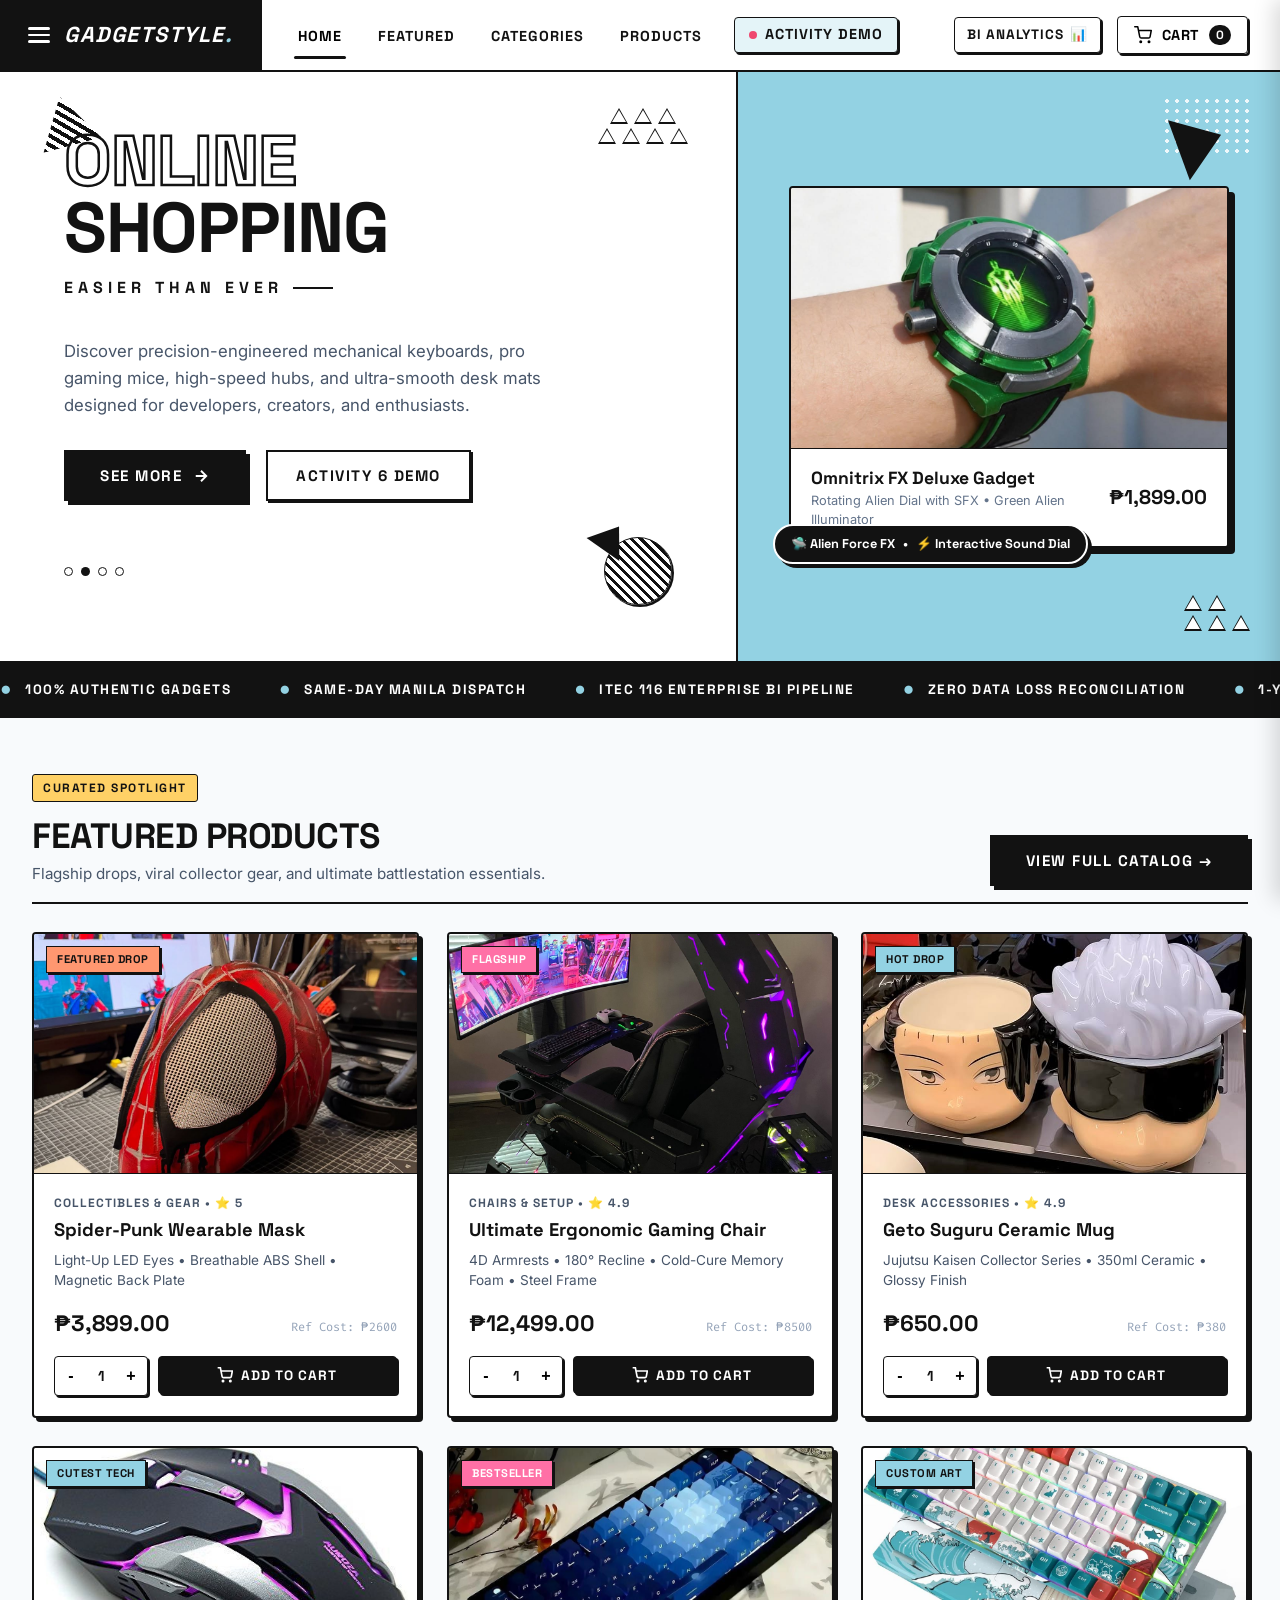
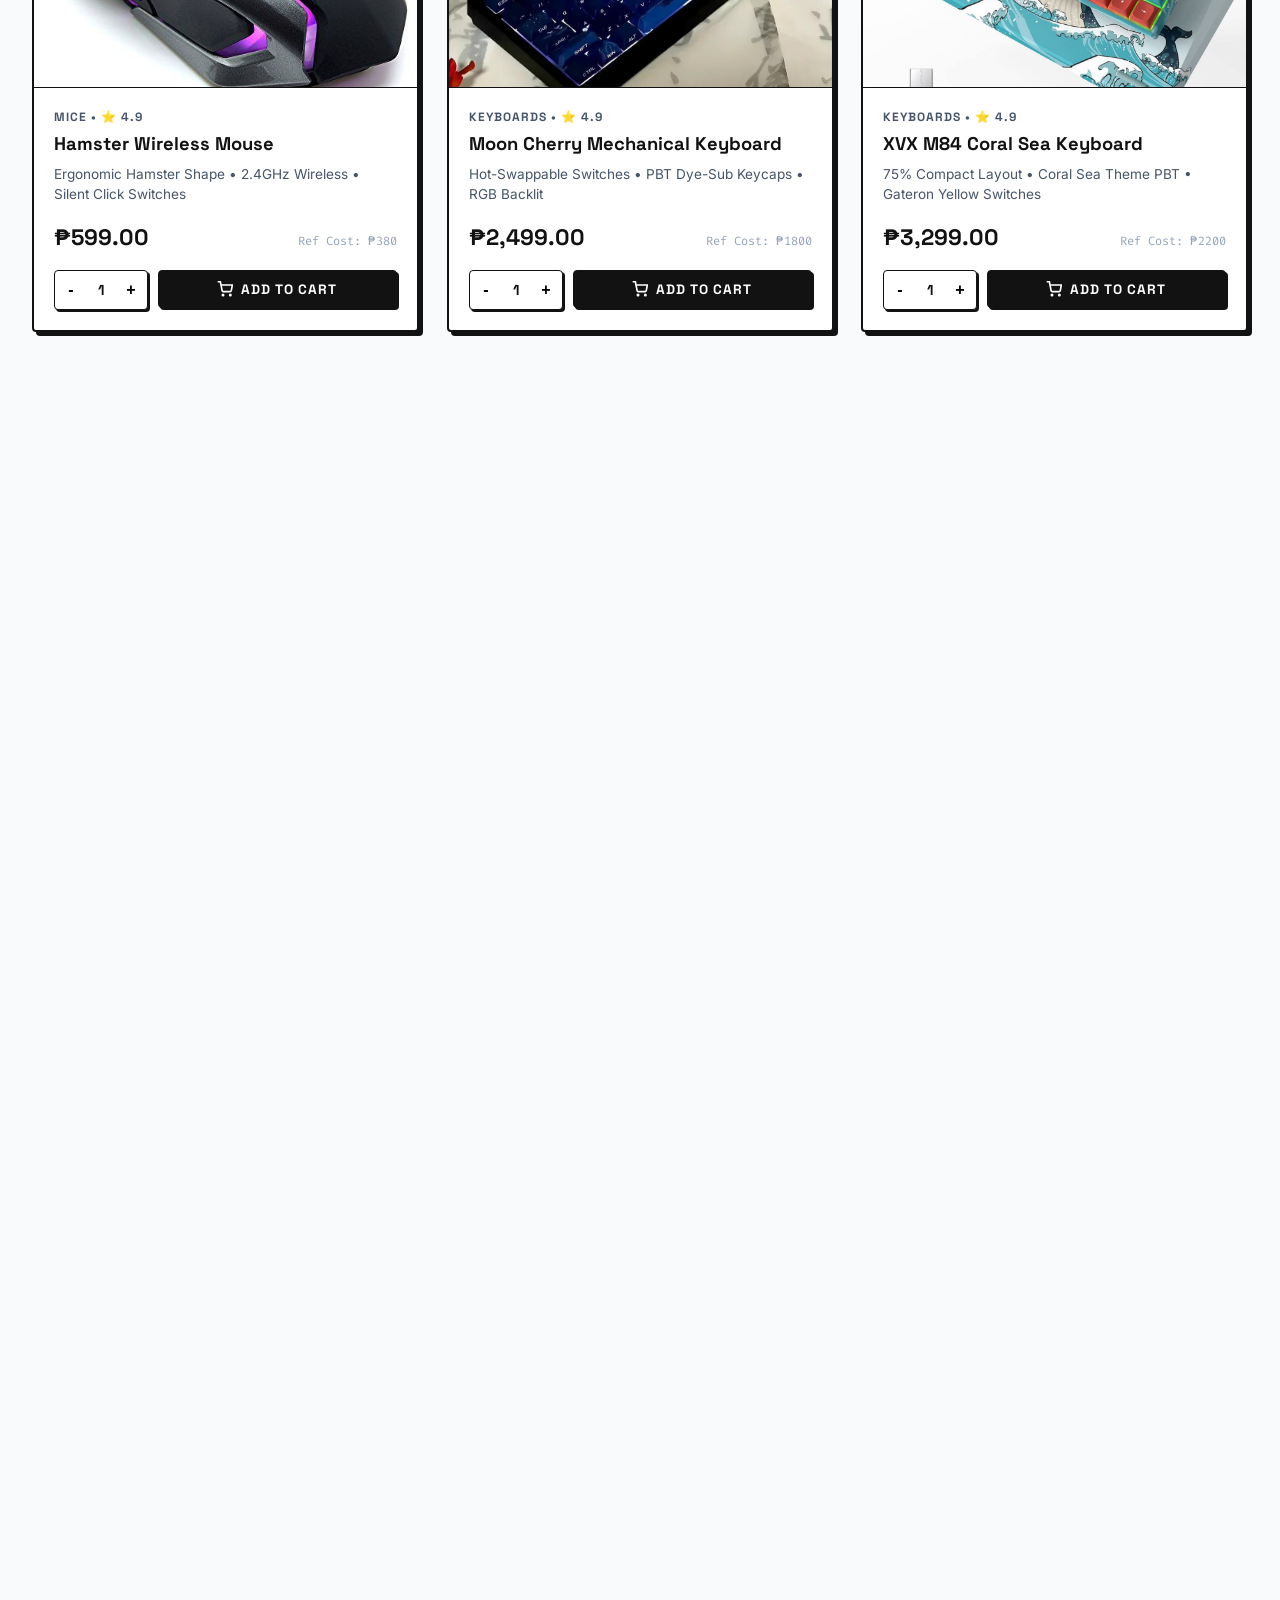
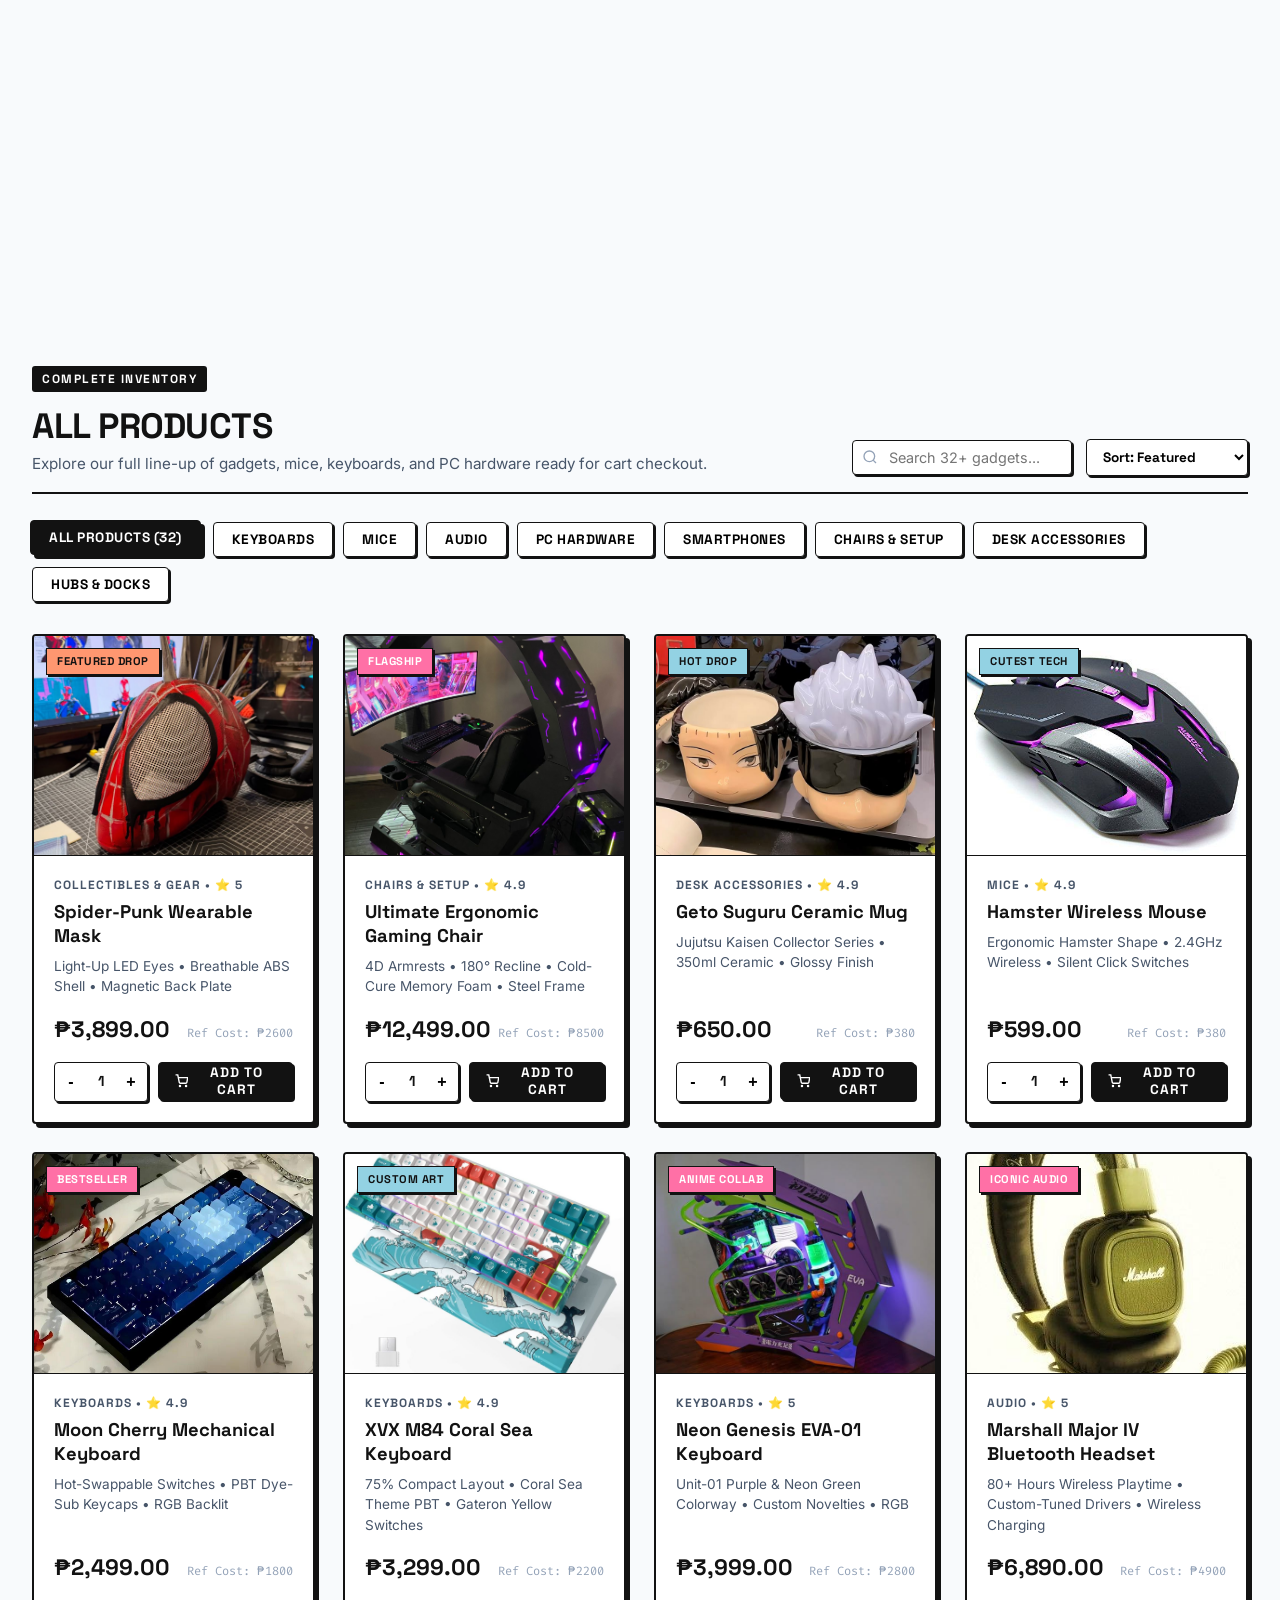
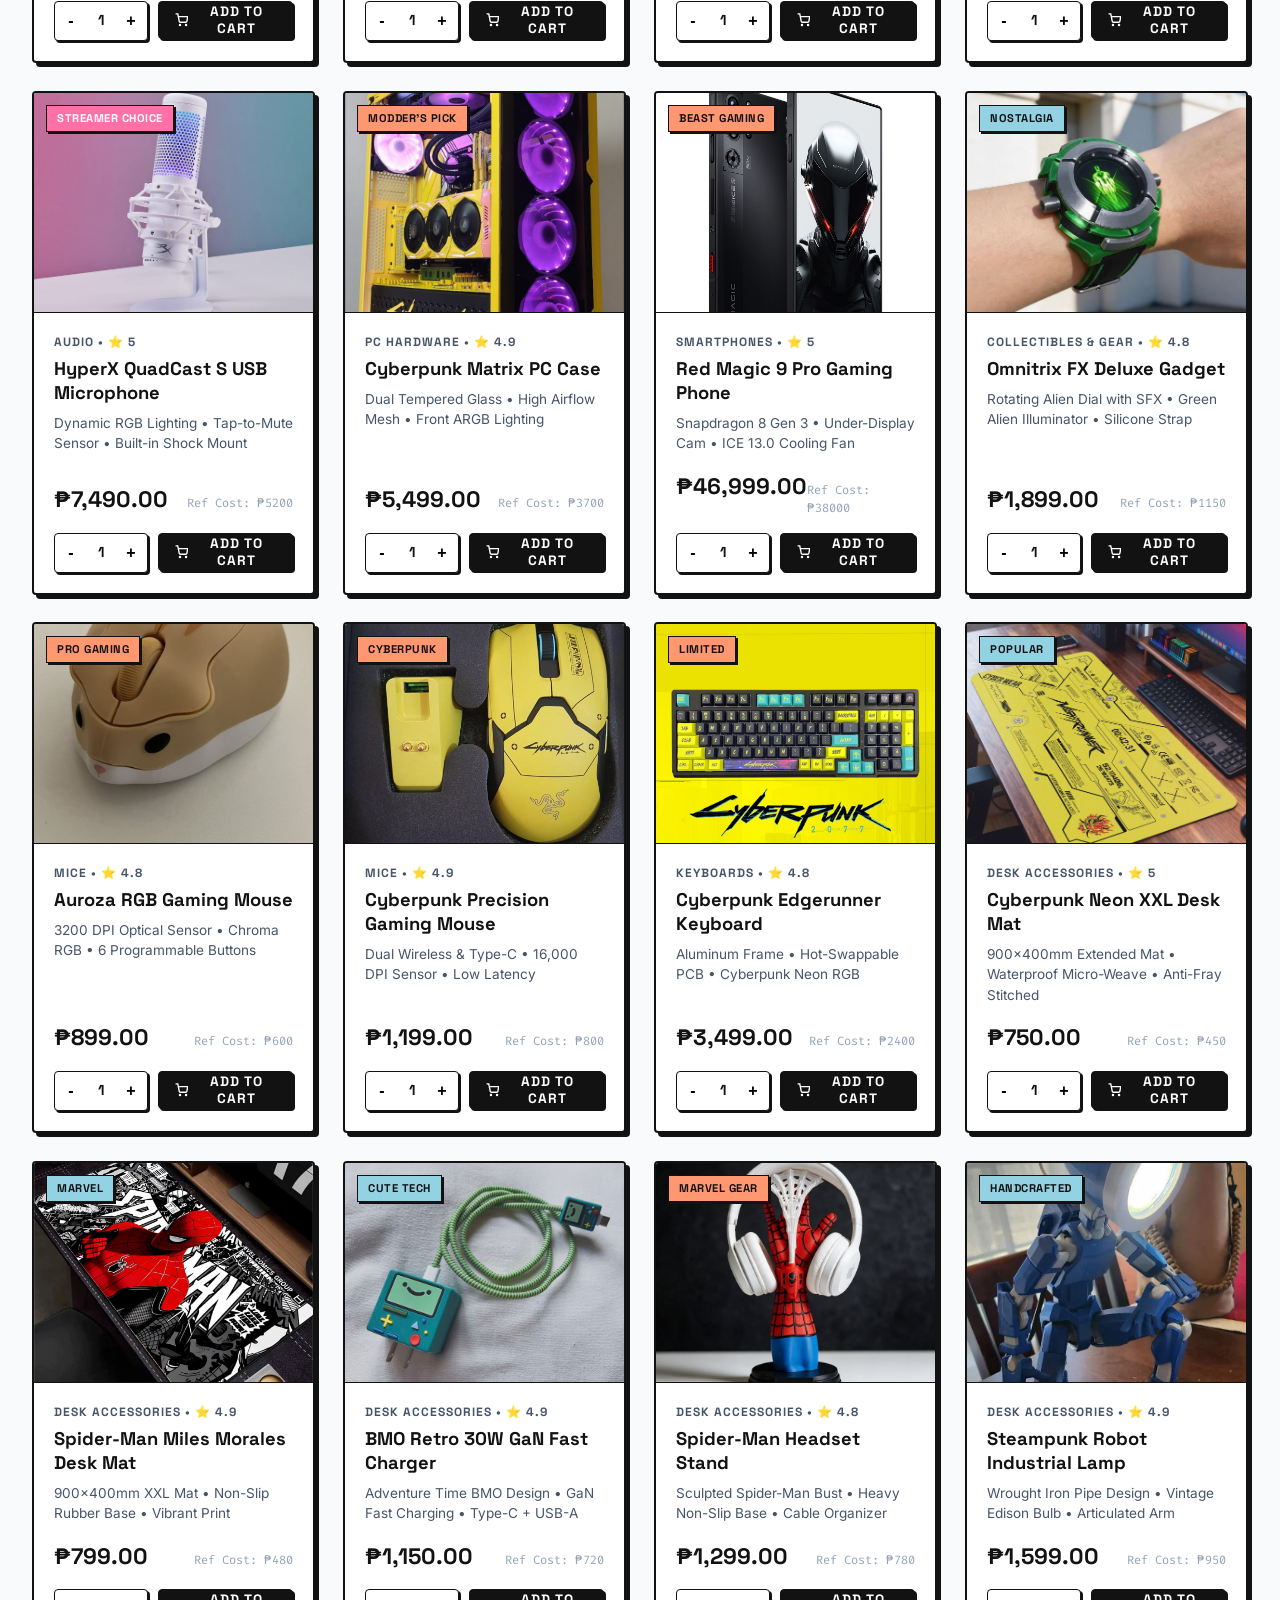
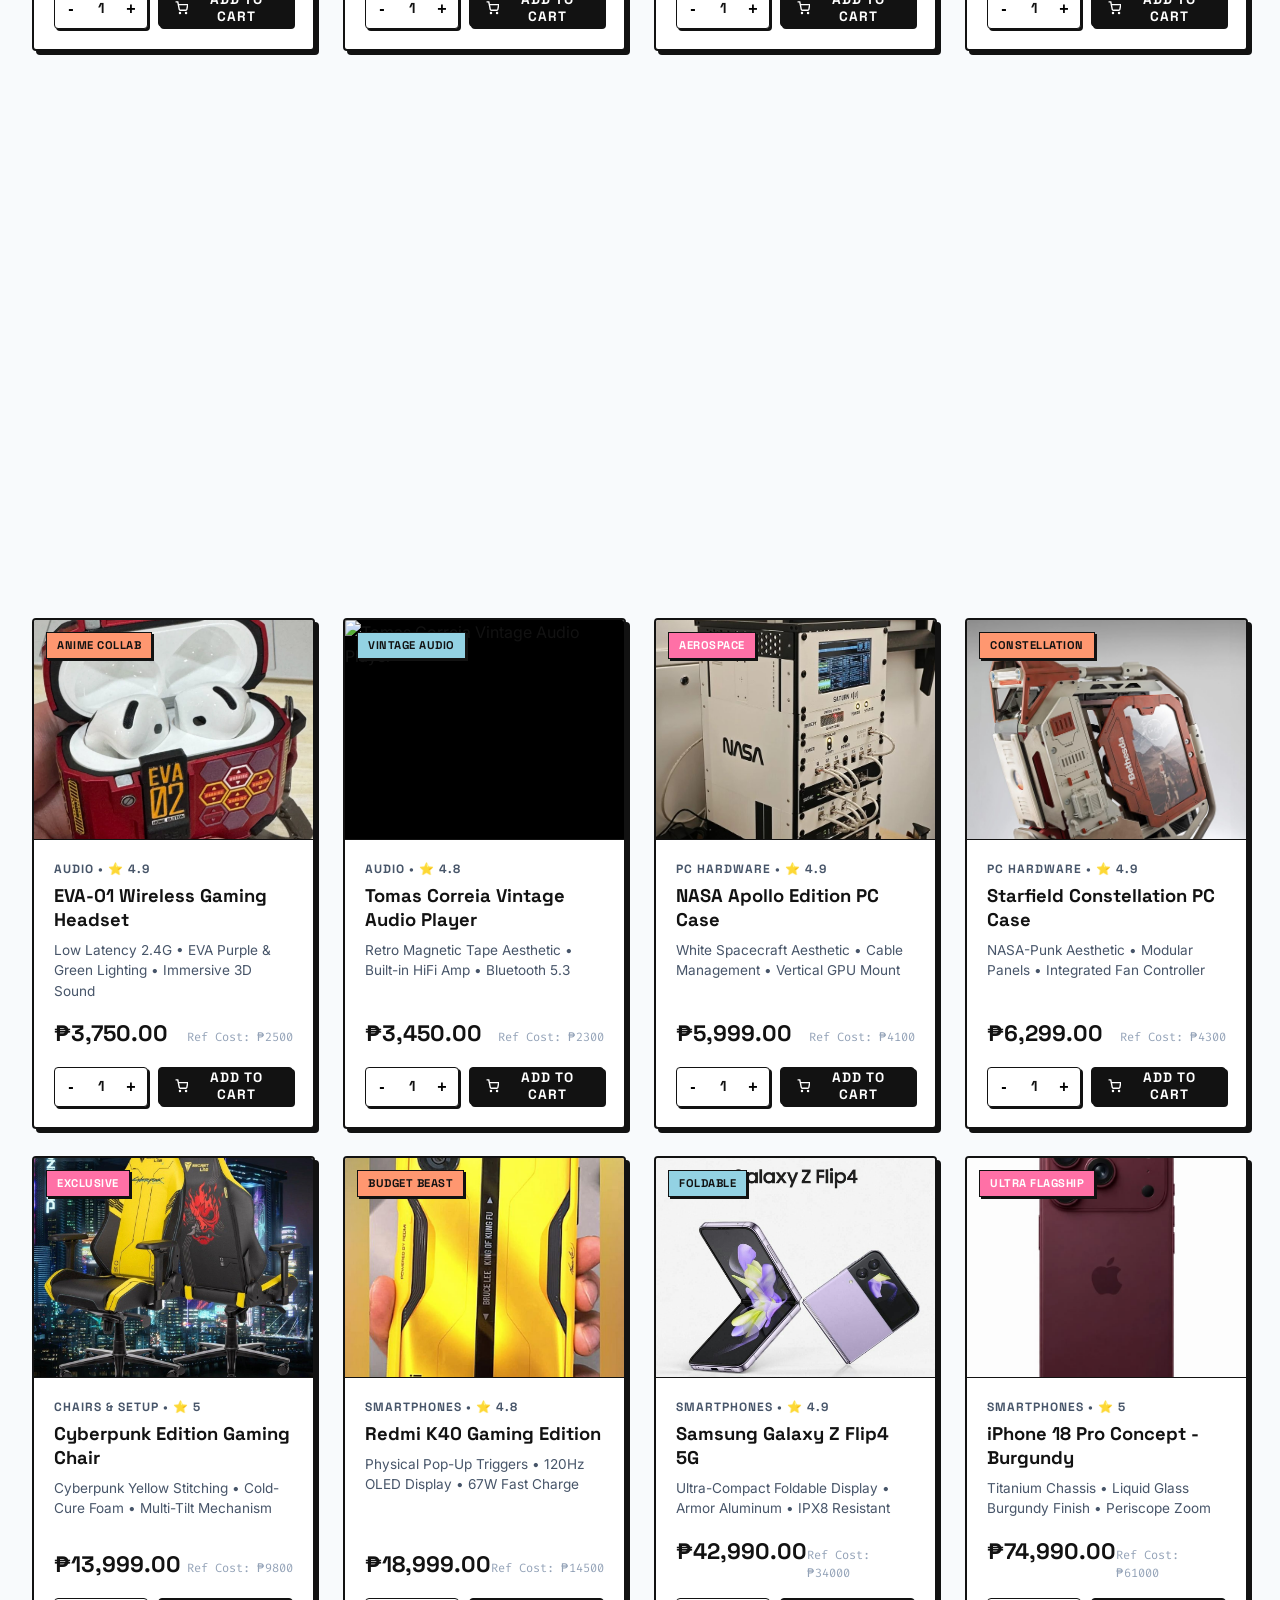
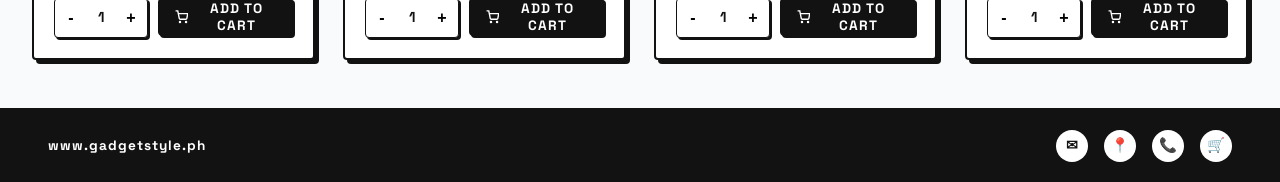
==== node_a_storefront/index.html @ 05dea709 "kumfleto" ====
<!DOCTYPE html>
<html lang="en">
<head>
    <meta charset="UTF-8">
    <meta name="viewport" content="width=device-width, initial-scale=1.0">
    <title>GADGETSTYLE | Modern Tech & Hardware Storefront (ITEC 116 Demo)</title>
    <link rel="stylesheet" href="styles.css">
</head>
<body>

    <!-- ======================================================================
         TOP BAR & NAVBAR (Matches the uploaded Memphis/Graphic style)
         ====================================================================== -->
    <header class="site-header">
        <div class="brand-block" onclick="navigateTo('home')">
            <div class="brand-hamburger">
                <span></span>
                <span></span>
                <span></span>
            </div>
            <div class="brand-logo">GADGETSTYLE<span class="dot">.</span></div>
        </div>

        <nav class="navbar">
            <ul class="nav-links" id="nav-links-list">
                <li><a href="javascript:void(0)" class="nav-link active" id="nav-home" onclick="navigateTo('home', event)">Home</a></li>
                <li><a href="javascript:void(0)" class="nav-link" id="nav-featured" onclick="navigateTo('featured', event)">Featured</a></li>
                <li><a href="javascript:void(0)" class="nav-link" id="nav-categories" onclick="navigateTo('categories', event)">Categories</a></li>
                <li><a href="javascript:void(0)" class="nav-link" id="nav-products" onclick="navigateTo('products', event)">Products</a></li>
                <li>
                    <a href="javascript:void(0)" class="nav-link demo-pill" id="nav-demo" onclick="navigateTo('demo', event)">
                        <span class="pulse-dot"></span>
                        Activity Demo
                    </a>
                </li>
                <div class="nav-slider-indicator" id="nav-slider-indicator"></div>
            </ul>

            <div class="nav-actions">
                <a href="../ui_bi_dashboard/BI_dashboard.html" class="nav-link" style="border: 1.5px solid var(--color-black); padding: 7px 12px; border-radius: 4px; box-shadow: var(--shadow-brutal-sm); background: #fff; font-size: 0.85rem; text-decoration: none; display: flex; align-items: center; gap: 6px;" title="Executive BI Analytics Dashboard">
                    <span>BI Analytics</span>
                    <span>📊</span>
                </a>
                <button class="cart-button" onclick="toggleCart(true)">
                    <svg viewBox="0 0 24 24" fill="none" stroke="currentColor" stroke-width="2" stroke-linecap="round" stroke-linejoin="round">
                        <circle cx="9" cy="21" r="1"></circle>
                        <circle cx="20" cy="21" r="1"></circle>
                        <path d="M1 1h4l2.68 13.39a2 2 0 0 0 2 1.61h9.72a2 2 0 0 0 2-1.61L23 6H6"></path>
                    </svg>
                    <span>CART</span>
                    <span class="cart-counter" id="header-cart-counter">0</span>
                </button>
            </div>
        </nav>
    </header>

    <!-- VIEW CONTAINER -->
    <div class="view-container">

        <!-- ==================================================================
             PAGE 1: STOREFRONT HOMEPAGE
             ================================================================== -->
        <main class="view-page active" id="page-home">
            
            <!-- HERO SECTION (Neo-Brutalist Memphis Split Layout) -->
            <section class="hero-section" id="hero-section">
                
                <!-- Left Hero (White background, Outline Heading, Geometric accents) -->
                <div class="hero-left">
                    <!-- Geometric accents -->
                    <div class="geo-shape geo-triangle-striped"></div>
                    <div class="geo-shape geo-triangle-cluster">
                        <div class="cluster-row">
                            <div class="wire-triangle"></div>
                            <div class="wire-triangle"></div>
                            <div class="wire-triangle"></div>
                        </div>
                        <div class="cluster-row">
                            <div class="wire-triangle"></div>
                            <div class="wire-triangle"></div>
                            <div class="wire-triangle"></div>
                            <div class="wire-triangle"></div>
                        </div>
                    </div>

                    <!-- Typography Content -->
                    <div class="hero-headings">
                        <h1 class="hero-title-outline">Online</h1>
                        <h1 class="hero-title-solid">Shopping</h1>
                        <div class="hero-subhead">Easier Than Ever</div>
                    </div>

                    <p class="hero-description">
                        Discover precision-engineered mechanical keyboards, pro gaming mice, high-speed hubs, and ultra-smooth desk mats designed for developers, creators, and enthusiasts.
                    </p>

                    <div class="hero-cta-group">
                        <button class="btn-black" onclick="navigateTo('featured')">
                            See More
                            <svg width="18" height="18" viewBox="0 0 24 24" fill="none" stroke="currentColor" stroke-width="2.5"><path d="M5 12h14M12 5l7 7-7 7"/></svg>
                        </button>
                        <button class="btn-outline" onclick="navigateTo('demo')">
                            Activity 6 Demo
                        </button>
                    </div>

                    <!-- Bottom Memphis indicators -->
                    <div class="hero-bottom-accents">
                        <div class="slider-dots" style="cursor: pointer;">
                            <span class="slider-dot" onclick="setHeroSlide(0)" title="Spider-Punk Mask"></span>
                            <span class="slider-dot inactive" onclick="setHeroSlide(1)" title="Omnitrix FX Deluxe"></span>
                            <span class="slider-dot inactive" onclick="setHeroSlide(2)" title="Ultimate Gaming Chair"></span>
                            <span class="slider-dot inactive" onclick="setHeroSlide(3)" title="Geto Suguru Mug"></span>
                        </div>
                        <div class="geo-hatch-circle">
                            <div class="geo-black-triangle"></div>
                        </div>
                    </div>
                </div>

                <!-- Right Hero (Sky Blue panel, Featured Gadget showcase, Floating overlays) -->
                <div class="hero-right">
                    <div class="dot-grid"></div>
                    <div class="floating-black-wedge"></div>
                    <div class="floating-wire-cluster">
                        <div class="cluster-row">
                            <div class="wire-triangle"></div>
                            <div class="wire-triangle"></div>
                        </div>
                        <div class="cluster-row">
                            <div class="wire-triangle"></div>
                            <div class="wire-triangle"></div>
                            <div class="wire-triangle"></div>
                        </div>
                    </div>

                    <!-- Featured Hero Gadget Card (Hover arrows to change slides, pause on hover) -->
                    <div class="hero-showcase" onmouseenter="pauseHeroTimer()" onmouseleave="resumeHeroTimer()">
                        <div class="hero-main-card">
                            <!-- Hover Navigation Arrows -->
                            <button class="hero-nav-arrow prev" onclick="prevHeroSlide(event)" title="Previous Gadget" aria-label="Previous Slide">
                                <svg viewBox="0 0 24 24" fill="none" stroke="currentColor" stroke-width="3" stroke-linecap="round" stroke-linejoin="round">
                                    <polyline points="15 18 9 12 15 6"></polyline>
                                </svg>
                            </button>
                            <button class="hero-nav-arrow next" onclick="nextHeroSlide(event)" title="Next Gadget" aria-label="Next Slide">
                                <svg viewBox="0 0 24 24" fill="none" stroke="currentColor" stroke-width="3" stroke-linecap="round" stroke-linejoin="round">
                                    <polyline points="9 18 15 12 9 6"></polyline>
                                </svg>
                            </button>

                            <span class="hero-badge-tag" id="hero-feature-badge">FEATURED DROP</span>
                            <div class="hero-img-wrap">
                                <img id="hero-feature-img" src="Products/Spiderpunk-mask.jpg" alt="Spider-Punk Mask">
                            </div>
                            <div class="hero-card-info">
                                <div>
                                    <h3 class="hero-card-title" id="hero-feature-title">Spider-Punk Mask</h3>
                                    <div id="hero-feature-subtitle" style="font-size: 0.8rem; color: #64748b;">Light-Up LED Eyes • Breathable Shell</div>
                                </div>
                                <div class="hero-card-price" id="hero-feature-price">₱3,899.00</div>
                            </div>
                        </div>
                        <div class="hero-floating-pill" id="hero-floating-pill">
                            <span>🕷️ Cyber Spidey Tech</span>
                            <span>•</span>
                            <span>⚡ LED Pulse Mode</span>
                        </div>
                    </div>
                </div>
            </section>

            <!-- MARQUEE FEATURE TICKER -->
            <div class="feature-ticker">
                <div class="ticker-track">
                    <span class="ticker-item"><span class="dot">●</span> 100% AUTHENTIC GADGETS</span>
                    <span class="ticker-item"><span class="dot">●</span> SAME-DAY MANILA DISPATCH</span>
                    <span class="ticker-item"><span class="dot">●</span> ITEC 116 ENTERPRISE BI PIPELINE</span>
                    <span class="ticker-item"><span class="dot">●</span> ZERO DATA LOSS RECONCILIATION</span>
                    <span class="ticker-item"><span class="dot">●</span> 1-YEAR OFFICIAL HARDWARE WARRANTY</span>
                    <span class="ticker-item"><span class="dot">●</span> 100% AUTHENTIC GADGETS</span>
                    <span class="ticker-item"><span class="dot">●</span> SAME-DAY MANILA DISPATCH</span>
                    <span class="ticker-item"><span class="dot">●</span> ITEC 116 ENTERPRISE BI PIPELINE</span>
                </div>
            </div>

            <!-- ==============================================================
                 1. FEATURED PRODUCTS SECTION (Spotlight Drops)
                 ============================================================== -->
            <section class="section-wrapper" id="featured-section">
                <div class="section-header summon-header">
                    <div class="section-title-group">
                        <span class="section-kicker-badge gold">Curated Spotlight</span>
                        <h2>Featured Products</h2>
                        <p class="section-subtitle">Flagship drops, viral collector gear, and ultimate battlestation essentials.</p>
                    </div>
                    <button class="btn-black" onclick="navigateTo('products')">View Full Catalog &rarr;</button>
                </div>

                <div class="featured-grid" id="featured-grid">
                    <!-- Rendered dynamically via app.js -->
                </div>
            </section>

            <!-- ==============================================================
                 2. CATEGORIES SECTION (Interactive Department Browser)
                 ============================================================== -->
            <section class="section-wrapper" id="categories-section">
                <div class="section-header summon-header">
                    <div class="section-title-group">
                        <span class="section-kicker-badge">Explore Departments</span>
                        <h2>Product Categories</h2>
                        <p class="section-subtitle">Click any category below to immediately filter and browse the full inventory.</p>
                    </div>
                </div>

                <div class="categories-grid" id="categories-grid">
                    <!-- Rendered dynamically via app.js -->
                </div>
            </section>

            <!-- ==============================================================
                 3. ALL PRODUCTS CATALOG SECTION (Full Inventory)
                 ============================================================== -->
            <section class="catalog-section" id="products-section">
                <div class="catalog-header summon-header">
                    <div class="catalog-title-group">
                        <span class="section-kicker-badge">Complete Inventory</span>
                        <h2>All Products</h2>
                        <p class="catalog-subtitle">Explore our full line-up of gadgets, mice, keyboards, and PC hardware ready for cart checkout.</p>
                    </div>

                    <div class="catalog-controls">
                        <div class="search-box">
                            <svg class="search-icon" width="16" height="16" viewBox="0 0 24 24" fill="none" stroke="currentColor" stroke-width="2"><circle cx="11" cy="11" r="8"></circle><line x1="21" y1="21" x2="16.65" y2="16.65"></line></svg>
                            <input type="text" id="product-search" class="search-input" placeholder="Search 32+ gadgets..." oninput="filterProducts()">
                        </div>

                        <select id="product-sort" class="sort-select" onchange="filterProducts()">
                            <option value="featured">Sort: Featured</option>
                            <option value="price-low">Price: Low to High</option>
                            <option value="price-high">Price: High to Low</option>
                            <option value="name">Name: A to Z</option>
                        </select>
                    </div>
                </div>

                <!-- Category Filter Pills -->
                <div class="category-pills" id="category-pills-bar">
                    <!-- Populated dynamically via app.js -->
                </div>

                <!-- Dynamic Products Grid -->
                <div class="products-grid" id="products-grid">
                    <!-- Rendered dynamically by app.js -->
                </div>
            </section>
        </main>


        <!-- ==================================================================
             PAGE 2: ACTIVITY DEMO / ENTERPRISE BI PIPELINE MONITOR
             ================================================================== -->
        <main class="view-page" id="page-demo">
            <section class="demo-dashboard-section">
                
                <!-- Demo Header Banner -->
                <div class="demo-header-banner">
                    <div class="demo-banner-title">
                        <h1>
                            ITEC 116 Activity 6: Enterprise BI Pipeline
                        </h1>
                        <p>Real-time End-to-End Orchestration: Node A (Storefront) ➜ Node B (Ingestion) ➜ Node C (ETL) ➜ Node D (QA Audit)</p>
                    </div>
                    <div style="display: flex; align-items: center; gap: 12px; flex-wrap: wrap;">
                        <a href="../ui_bi_dashboard/BI_dashboard.html" class="btn-demo-action highlight" style="text-decoration: none; padding: 8px 16px;">
                            📊 Open Visual BI Dashboard &rarr;
                        </a>
                        <div class="demo-badge-active">
                            <span class="status-dot"></span>
                            LIVE PIPELINE ACTIVE (PORT 5000)
                        </div>
                    </div>
                </div>

                <!-- 4-Stage Architectural Flow Chart -->
                <div class="pipeline-flow-bar">
                    <div class="pipeline-nodes-wrapper">
                        <!-- Node A -->
                        <div class="pipeline-node-card active" id="card-node-a">
                            <div class="node-header">
                                <span class="node-tag">NODE A</span>
                                <div class="node-status-indicator"><span class="status-dot"></span> Ready</div>
                            </div>
                            <h3 class="node-title">Storefront UI</h3>
                            <p class="node-desc">Emits Schema v1.1 JSON transactional payloads on checkout.</p>
                        </div>

                        <!-- Node B -->
                        <div class="pipeline-node-card" id="card-node-b">
                            <div class="node-header">
                                <span class="node-tag">NODE B</span>
                                <div class="node-status-indicator"><span class="status-dot"></span> Port 5000</div>
                            </div>
                            <h3 class="node-title">BI Ingestion</h3>
                            <p class="node-desc">Authenticates Bearer token & logs raw JSON to SQLite <code>staging_orders</code>.</p>
                        </div>

                        <!-- Node C -->
                        <div class="pipeline-node-card" id="card-node-c">
                            <div class="node-header">
                                <span class="node-tag">NODE C</span>
                                <div class="node-status-indicator"><span class="status-dot"></span> Ready</div>
                            </div>
                            <h3 class="node-title">ETL Pipeline</h3>
                            <p class="node-desc">Transforms timestamps (ISO-8601), loads Star Schema (Facts + Dims).</p>
                        </div>

                        <!-- Node D -->
                        <div class="pipeline-node-card" id="card-node-d">
                            <div class="node-header">
                                <span class="node-tag">NODE D</span>
                                <div class="node-status-indicator"><span class="status-dot"></span> Ready</div>
                            </div>
                            <h3 class="node-title">QA & Governance</h3>
                            <p class="node-desc">Reconciles row counts and revenue to certify 0% data loss.</p>
                        </div>
                    </div>
                </div>

                <!-- Interactive Demo Control Deck -->
                <div class="demo-control-deck">
                    <button class="btn-demo-action primary" onclick="generateSingleMockOrder()">
                        ⚡ Simulate 1 Mock Order
                    </button>
                    <button class="btn-demo-action highlight" onclick="generateBatchMockOrders(5)">
                        🚀 Generate 5 Orders (Batch Stream)
                    </button>
                    <button class="btn-demo-action success" onclick="triggerETLPipeline()">
                        🔄 Run ETL Pipeline Now
                    </button>
                    <button class="btn-demo-action" onclick="triggerQAAudit()">
                        🛡️ Run QA Reconciliation Audit
                    </button>
                    <button class="btn-demo-action" onclick="fetchPipelineStatus()">
                        ↻ Refresh Status
                    </button>
                    <a href="../ui_bi_dashboard/BI_dashboard.html" class="btn-demo-action" style="text-decoration: none;">
                        📊 Open Visual BI Dashboard &rarr;
                    </a>
                </div>

                <!-- 4 Rubric KPIs Summary Cards -->
                <div class="kpi-cards-grid">
                    <div class="kpi-card">
                        <div class="kpi-label">Reconciliation Accuracy</div>
                        <div class="kpi-value" id="kpi-reconciliation">100%</div>
                        <span class="kpi-badge pass" id="kpi-loss-badge">Zero Row Loss [PASS]</span>
                    </div>

                    <div class="kpi-card">
                        <div class="kpi-label">Total Orders Ingested</div>
                        <div class="kpi-value" id="kpi-ingested-count">0</div>
                        <span class="kpi-badge" id="kpi-staged-badge">Staging Orders (Track B)</span>
                    </div>

                    <div class="kpi-card">
                        <div class="kpi-label">Fact_Sales Records</div>
                        <div class="kpi-value" id="kpi-fact-count">0</div>
                        <span class="kpi-badge" id="kpi-pending-badge">Processed by ETL (Track C)</span>
                    </div>

                    <div class="kpi-card">
                        <div class="kpi-label">Warehouse Total Revenue</div>
                        <div class="kpi-value" id="kpi-revenue">₱0.00</div>
                        <span class="kpi-badge pass">Financial Reconciled</span>
                    </div>
                </div>

                <!-- Dual Column Live Inspector -->
                <div class="inspector-dual-grid">
                    
                    <!-- Left: Latest Emitted JSON Payload -->
                    <div class="inspector-card">
                        <div class="inspector-card-header">
                            <span class="inspector-card-title">
                                <span>📄</span> Node A: Latest Emitted JSON Payload (Schema v1.1)
                            </span>
                            <button class="btn-demo-action" style="padding: 4px 10px; font-size: 0.75rem;" onclick="copyPayloadToClipboard()">
                                Copy JSON
                            </button>
                        </div>
                        <div class="code-viewer-box" id="json-payload-viewer">
                            <!-- Populated with highlighted JSON -->
                        </div>
                    </div>

                    <!-- Right: Live Database Table Viewer -->
                    <div class="inspector-card">
                        <div class="inspector-card-header">
                            <span class="inspector-card-title">
                                <span>🗄️</span> SQLite Warehouse Inspector (staging_orders & Fact_Sales)
                            </span>
                            <div style="display: flex; gap: 6px;">
                                <button class="btn-demo-action" style="padding: 4px 8px; font-size: 0.75rem;" onclick="switchTableTab('staging')" id="tab-btn-staging">Staging</button>
                                <button class="btn-demo-action" style="padding: 4px 8px; font-size: 0.75rem;" onclick="switchTableTab('facts')" id="tab-btn-facts">Fact_Sales</button>
                            </div>
                        </div>
                        <div class="table-viewer-box" id="db-table-viewer">
                            <!-- Table populated via JS -->
                        </div>
                    </div>
                </div>

                <!-- Live Track D Reconciliation Terminal Output -->
                <div class="inspector-card">
                    <div class="inspector-card-header">
                        <span class="inspector-card-title">
                            <span>🛡️</span> Track D: QA Reconciliation Audit Output (node_d_governance)
                        </span>
                        <span style="font-size: 0.75rem; color: #86efac; font-family: var(--font-mono);">0% DATA LOSS VERIFIED</span>
                    </div>
                    <pre class="terminal-audit-box" id="audit-terminal-output">
Click 'Run QA Reconciliation Audit' to inspect live reconciliation status...
                    </pre>
                </div>

            </section>
        </main>
    </div>

    <!-- ======================================================================
         CART SLIDE-OVER DRAWER (Checkout Experience)
         ====================================================================== -->
    <div class="cart-drawer-overlay" id="cart-overlay" onclick="toggleCart(false)"></div>
    
    <aside class="cart-drawer" id="cart-drawer">
        <div class="cart-drawer-header">
            <h2 class="cart-drawer-title">Shopping Cart</h2>
            <button class="cart-close-btn" onclick="toggleCart(false)">&times;</button>
        </div>

        <div class="cart-drawer-body">
            <ul class="cart-items-list" id="cart-items">
                <!-- Populated via app.js -->
            </ul>

            <!-- Checkout Order Configuration -->
            <div class="checkout-metadata-box" id="checkout-options-box">
                <div class="meta-field">
                    <label for="customer-select">Customer Profile (Node A Entity):</label>
                    <select id="customer-select" class="meta-select">
                        <option value="CUST-001|Juan Dela Cruz|juan.delacruz@example.com">Juan Dela Cruz (CUST-001)</option>
                        <option value="CUST-002|Maria Clara|maria.clara@example.com">Maria Clara (CUST-002)</option>
                        <option value="CUST-003|Jose Rizal|jose.rizal@example.com">Jose Rizal (CUST-003)</option>
                    </select>
                </div>

                <div class="meta-field">
                    <label for="warehouse-select">Fulfillment Warehouse:</label>
                    <select id="warehouse-select" class="meta-select">
                        <option value="WH-MNL-01 (Manila)">WH-MNL-01 (Manila Hub)</option>
                        <option value="WH-CAV-02 (Dasmariñas)">WH-CAV-02 (Dasmariñas)</option>
                        <option value="WH-CEB-01 (Cebu)">WH-CEB-01 (Cebu Hub)</option>
                    </select>
                </div>

                <div class="meta-field">
                    <label for="payment-select">Payment Method:</label>
                    <select id="payment-select" class="meta-select">
                        <option value="GCash">GCash E-Wallet</option>
                        <option value="Maya">Maya Digital</option>
                        <option value="Credit Card">Credit Card / Debit</option>
                    </select>
                </div>
            </div>
        </div>

        <div class="cart-drawer-footer">
            <div class="summary-rows">
                <div class="summary-row">
                    <span>Subtotal</span>
                    <span>₱<span id="subtotal">0.00</span></span>
                </div>
                <div class="summary-row">
                    <span>VAT (12%)</span>
                    <span>₱<span id="tax">0.00</span></span>
                </div>
                <div class="summary-row">
                    <span>Shipping</span>
                    <span>₱<span id="shipping">0.00</span></span>
                </div>
                <div class="summary-row total-row">
                    <span>Total Amount</span>
                    <span>₱<span id="total">0.00</span></span>
                </div>
            </div>

            <button id="checkout-btn" class="btn-checkout" onclick="checkout()">
                <span>Place Order & Ingest</span>
                <svg width="20" height="20" viewBox="0 0 24 24" fill="none" stroke="currentColor" stroke-width="2.5"><path d="M5 12h14M12 5l7 7-7 7"/></svg>
            </button>
        </div>
    </aside>

    <!-- ======================================================================
         FOOTER (Matches the reference image)
         ====================================================================== -->
    <footer class="site-footer">
        <a href="javascript:void(0)" class="footer-url" onclick="navigateTo('home')">www.gadgetstyle.ph</a>
        <div class="footer-icons">
            <a href="mailto:demo@gadgetstyle.ph" class="footer-icon-circle" title="Contact Email">✉</a>
            <a href="#location" class="footer-icon-circle" title="Manila Warehouse">📍</a>
            <a href="tel:+63900000000" class="footer-icon-circle" title="Phone Support">📞</a>
            <a href="javascript:void(0)" onclick="toggleCart(true)" class="footer-icon-circle" title="Cart">🛒</a>
        </div>
    </footer>

    <!-- TOAST NOTIFICATION -->
    <div class="toast-notice" id="toast-notice">
        <div id="toast-message">Notification message here</div>
        <button class="toast-btn-action" id="toast-action-btn" onclick="navigateTo('demo')">View Demo</button>
    </div>

    <!-- MAIN JAVASCRIPT LOGIC -->
    <script src="app.js"></script>
</body>
</html>
---- node_a_storefront/styles.css ----
/* ==========================================================================
   GADGETSTYLE - Neo-Brutalist / Memphis Graphic E-Commerce Theme
   ITEC 116 Activity 6: Storefront (Node A) & Pipeline Demo Monitor
   ========================================================================== */

@import url('https://fonts.googleapis.com/css2?family=Fira+Code:wght@400;500;700&family=Inter:wght@400;500;600;700&family=Space+Grotesk:wght@600;700;800;900&display=swap');

:root {
    --bg-main: #f8fafc;
    --bg-white: #ffffff;
    --color-black: #121212;
    --color-dark: #1e1e1e;
    --color-gray-100: #f1f5f9;
    --color-gray-200: #e2e8f0;
    --color-gray-400: #94a3b8;
    --color-gray-600: #475569;
    --color-gray-800: #1e293b;
    
    /* Memphis / Reference Accent Colors */
    --accent-blue: #93d2e3;
    --accent-blue-light: #e4f4f8;
    --accent-blue-dark: #3b8296;
    --accent-yellow: #ffd166;
    --accent-green: #06d6a0;
    --accent-red: #ef476f;
    --accent-purple: #7b2cbf;

    --font-heading: 'Space Grotesk', -apple-system, BlinkMacSystemFont, 'Segoe UI', Roboto, sans-serif;
    --font-body: 'Inter', -apple-system, BlinkMacSystemFont, 'Segoe UI', Roboto, sans-serif;
    --font-mono: 'Fira Code', monospace;

    --border-thick: 2px solid var(--color-black);
    --border-medium: 1.5px solid var(--color-black);
    --shadow-brutal: 4px 4px 0px var(--color-black);
    --shadow-brutal-sm: 2px 2px 0px var(--color-black);
    --shadow-brutal-lg: 6px 6px 0px var(--color-black);
    --transition: all 0.2s cubic-bezier(0.16, 1, 0.3, 1);
}

html {
    scroll-behavior: smooth;
}

* {
    box-sizing: border-box;
    margin: 0;
    padding: 0;
}

body {
    font-family: var(--font-body);
    background-color: var(--bg-main);
    color: var(--color-black);
    line-height: 1.5;
    overflow-x: hidden;
}

/* ==========================================================================
   HEADER & NAVBAR (Matches the uploaded style)
   ========================================================================== */
.site-header {
    display: flex;
    align-items: stretch;
    height: 72px;
    background: var(--bg-white);
    border-bottom: var(--border-thick);
    position: sticky;
    top: 0;
    z-index: 1000;
}

.brand-block {
    background-color: var(--color-black);
    color: var(--bg-white);
    display: flex;
    align-items: center;
    gap: 14px;
    padding: 0 28px;
    min-width: 250px;
    border-right: var(--border-thick);
    cursor: pointer;
    text-decoration: none;
}

.brand-hamburger {
    display: flex;
    flex-direction: column;
    gap: 4px;
    cursor: pointer;
}

.brand-hamburger span {
    display: block;
    width: 22px;
    height: 2.5px;
    background-color: var(--bg-white);
    border-radius: 2px;
}

.brand-logo {
    font-family: var(--font-heading);
    font-size: 1.35rem;
    font-weight: 900;
    font-style: italic;
    letter-spacing: 1.5px;
    color: var(--bg-white);
    text-transform: uppercase;
}

.brand-logo .dot {
    color: var(--accent-blue);
}

.navbar {
    flex: 1;
    display: flex;
    align-items: center;
    justify-content: space-between;
    padding: 0 32px;
    background: var(--bg-white);
}

.nav-links {
    display: flex;
    align-items: center;
    gap: 28px;
    list-style: none;
    position: relative;
    padding: 6px 0;
}

.nav-link {
    font-family: var(--font-heading);
    font-size: 0.9rem;
    font-weight: 700;
    text-transform: uppercase;
    letter-spacing: 1px;
    color: var(--color-black);
    text-decoration: none;
    position: relative;
    padding: 6px 4px;
    cursor: pointer;
    transition: color 0.2s ease;
    z-index: 2;
}

.nav-link:hover {
    color: #000;
}

.nav-link.active {
    color: #000;
}

/* Sliding active indicator underline */
.nav-slider-indicator {
    position: absolute;
    bottom: 0px;
    height: 3px;
    background-color: var(--color-black);
    border-radius: 2px;
    transition: all 0.35s cubic-bezier(0.16, 1, 0.3, 1);
    z-index: 1;
    pointer-events: none;
}

.nav-link.demo-pill {
    background: var(--accent-blue-light);
    border: var(--border-medium);
    padding: 6px 14px;
    display: flex;
    align-items: center;
    gap: 8px;
    border-radius: 4px;
    box-shadow: var(--shadow-brutal-sm);
    z-index: 2;
}

.nav-link.demo-pill .pulse-dot {
    width: 8px;
    height: 8px;
    background: var(--accent-red);
    border-radius: 50%;
    animation: pulse 1.5s infinite;
}

@keyframes pulse {
    0% { transform: scale(0.9); opacity: 0.8; }
    50% { transform: scale(1.3); opacity: 1; }
    100% { transform: scale(0.9); opacity: 0.8; }
}

.nav-actions {
    display: flex;
    align-items: center;
    gap: 16px;
}

.cart-button {
    background: transparent;
    border: var(--border-medium);
    border-radius: 4px;
    padding: 8px 16px;
    display: flex;
    align-items: center;
    gap: 10px;
    font-family: var(--font-heading);
    font-weight: 700;
    font-size: 0.9rem;
    letter-spacing: 0.5px;
    cursor: pointer;
    box-shadow: var(--shadow-brutal-sm);
    transition: var(--transition);
    position: relative;
}

.cart-button:hover {
    transform: translate(-2px, -2px);
    box-shadow: var(--shadow-brutal);
    background-color: var(--accent-blue-light);
}

.cart-button svg {
    width: 18px;
    height: 18px;
}

.cart-counter {
    background-color: var(--color-black);
    color: var(--bg-white);
    font-size: 0.75rem;
    font-weight: 800;
    padding: 2px 7px;
    border-radius: 12px;
}

/* ==========================================================================
   VIEW SWITCHER CONTAINER (Home vs Activity Demo)
   ========================================================================== */
.view-container {
    width: 100%;
}

.view-page {
    display: none;
}

.view-page.active {
    display: block;
}

/* ==========================================================================
   HERO SECTION (Matches reference image)
   ========================================================================== */
.hero-section {
    display: grid;
    grid-template-columns: 1.15fr 0.85fr;
    min-height: 520px;
    background: var(--bg-white);
    border-bottom: var(--border-thick);
    position: relative;
    overflow: hidden;
}

/* Left Hero: Typography & Memphis Graphics */
.hero-left {
    padding: 56px 64px;
    display: flex;
    flex-direction: column;
    justify-content: center;
    position: relative;
    background: var(--bg-white);
}

/* Memphis Geometric Shapes */
.geo-shape {
    position: absolute;
    pointer-events: none;
}

.geo-triangle-striped {
    top: 24px;
    left: 36px;
    width: 60px;
    height: 50px;
    clip-path: polygon(50% 0%, 0% 100%, 100% 100%);
    background: repeating-linear-gradient(
        45deg,
        #111,
        #111 4px,
        #fff 4px,
        #fff 8px
    );
    transform: rotate(-15deg);
}

.geo-triangle-cluster {
    top: 36px;
    right: 48px;
    display: flex;
    flex-direction: column;
    align-items: center;
    gap: 4px;
}

.cluster-row {
    display: flex;
    gap: 6px;
}

.wire-triangle {
    width: 18px;
    height: 16px;
    border-left: 9px solid transparent;
    border-right: 9px solid transparent;
    border-bottom: 16px solid var(--color-black);
    position: relative;
}

.wire-triangle::after {
    content: '';
    position: absolute;
    top: 2px;
    left: -7px;
    border-left: 7px solid transparent;
    border-right: 7px solid transparent;
    border-bottom: 12px solid #fff;
}

.hero-headings {
    margin-bottom: 20px;
    z-index: 2;
}

.hero-title-outline {
    font-family: var(--font-heading);
    font-size: clamp(2.8rem, 5.5vw, 4.6rem);
    font-weight: 900;
    line-height: 0.95;
    letter-spacing: -1px;
    text-transform: uppercase;
    color: transparent;
    -webkit-text-stroke: 2.5px var(--color-black);
}

.hero-title-solid {
    font-family: var(--font-heading);
    font-size: clamp(2.8rem, 5.5vw, 4.6rem);
    font-weight: 900;
    line-height: 0.95;
    letter-spacing: -1.5px;
    text-transform: uppercase;
    color: var(--color-black);
    margin-bottom: 14px;
}

.hero-subhead {
    font-family: var(--font-heading);
    font-size: 1rem;
    font-weight: 800;
    letter-spacing: 5px;
    text-transform: uppercase;
    color: var(--color-black);
    margin-bottom: 18px;
    display: flex;
    align-items: center;
    gap: 10px;
}

.hero-subhead::after {
    content: '';
    display: inline-block;
    width: 40px;
    height: 2px;
    background: var(--color-black);
}

.hero-description {
    font-size: 1.05rem;
    color: var(--color-gray-600);
    max-width: 480px;
    margin-bottom: 32px;
    line-height: 1.6;
    z-index: 2;
}

.hero-cta-group {
    display: flex;
    align-items: center;
    gap: 20px;
    z-index: 2;
}

.btn-black {
    background-color: var(--color-black);
    color: var(--bg-white);
    border: var(--border-thick);
    font-family: var(--font-heading);
    font-size: 0.95rem;
    font-weight: 800;
    letter-spacing: 1.5px;
    text-transform: uppercase;
    padding: 14px 34px;
    cursor: pointer;
    box-shadow: var(--shadow-brutal);
    transition: var(--transition);
    text-decoration: none;
    display: inline-flex;
    align-items: center;
    gap: 10px;
}

.btn-black:hover {
    transform: translate(-3px, -3px);
    box-shadow: var(--shadow-brutal-lg);
    background-color: var(--color-dark);
}

.btn-outline {
    background-color: var(--bg-white);
    color: var(--color-black);
    border: var(--border-thick);
    font-family: var(--font-heading);
    font-size: 0.95rem;
    font-weight: 800;
    letter-spacing: 1.5px;
    text-transform: uppercase;
    padding: 14px 28px;
    cursor: pointer;
    box-shadow: var(--shadow-brutal-sm);
    transition: var(--transition);
}

.btn-outline:hover {
    background: var(--color-gray-100);
    transform: translate(-2px, -2px);
    box-shadow: var(--shadow-brutal);
}

/* Bottom Memphis elements on Hero Left */
.hero-bottom-accents {
    display: flex;
    align-items: center;
    justify-content: space-between;
    margin-top: 36px;
    z-index: 2;
}

.slider-dots {
    display: flex;
    gap: 8px;
}

.slider-dot {
    width: 9px;
    height: 9px;
    border-radius: 50%;
    background: var(--color-black);
}

.slider-dot.inactive {
    background: transparent;
    border: 1.5px solid var(--color-black);
}

.geo-hatch-circle {
    width: 68px;
    height: 68px;
    border-radius: 50%;
    background: repeating-linear-gradient(
        45deg,
        #111,
        #111 3px,
        #fff 3px,
        #fff 7px
    );
    border: var(--border-medium);
    box-shadow: var(--shadow-brutal-sm);
    position: relative;
}

.geo-black-triangle {
    position: absolute;
    top: -14px;
    left: -14px;
    width: 0;
    height: 0;
    border-left: 20px solid transparent;
    border-right: 20px solid transparent;
    border-bottom: 28px solid var(--color-black);
    transform: rotate(35deg);
}

/* Right Hero: Sky Blue Block with Gadget Showcase */
.hero-right {
    background-color: var(--accent-blue);
    border-left: var(--border-thick);
    display: flex;
    align-items: center;
    justify-content: center;
    position: relative;
    padding: 40px;
    overflow: hidden;
}

/* Memphis Geometric Accents on Blue Panel */
.dot-grid {
    position: absolute;
    top: 24px;
    right: 28px;
    width: 90px;
    height: 60px;
    background-image: radial-gradient(#fff 25%, transparent 25%);
    background-size: 10px 10px;
    opacity: 0.85;
}

.floating-black-wedge {
    position: absolute;
    top: 48px;
    right: 48px;
    width: 0;
    height: 0;
    border-left: 32px solid transparent;
    border-right: 32px solid transparent;
    border-bottom: 45px solid var(--color-black);
    transform: rotate(70deg);
}

.floating-wire-cluster {
    position: absolute;
    bottom: 30px;
    right: 30px;
    display: flex;
    flex-direction: column;
    gap: 4px;
}

/* Hero Showcase Card */
.hero-showcase {
    position: relative;
    z-index: 5;
    width: 100%;
    max-width: 440px;
}

.hero-main-card {
    background: var(--bg-white);
    border: var(--border-thick);
    box-shadow: var(--shadow-brutal-lg);
    border-radius: 4px;
    overflow: hidden;
    position: relative;
    transition: var(--transition);
}

.hero-main-card:hover {
    transform: scale(1.02);
}

/* Hero Showcase Hover Navigation Arrows */
.hero-nav-arrow {
    position: absolute;
    top: 42%;
    transform: translateY(-50%) scale(0.85);
    width: 44px;
    height: 44px;
    background: var(--color-black);
    color: var(--bg-white);
    border: 2px solid var(--bg-white);
    border-radius: 50%;
    display: flex;
    align-items: center;
    justify-content: center;
    cursor: pointer;
    box-shadow: 2px 2px 0px rgba(0,0,0,0.9);
    z-index: 15;
    opacity: 0;
    visibility: hidden;
    pointer-events: none;
    transition: all 0.25s cubic-bezier(0.16, 1, 0.3, 1);
}

.hero-nav-arrow svg {
    width: 20px;
    height: 20px;
    stroke: #ffffff;
}

.hero-nav-arrow.prev {
    left: 12px;
}

.hero-nav-arrow.next {
    right: 12px;
}

/* ONLY show arrows on hover over this showcase card */
.hero-showcase:hover .hero-nav-arrow {
    opacity: 1;
    visibility: visible;
    pointer-events: auto;
    transform: translateY(-50%) scale(1);
}

.hero-nav-arrow:hover {
    background: var(--accent-yellow);
    border-color: var(--color-black);
    transform: translateY(-50%) scale(1.1);
    box-shadow: 3px 3px 0px var(--color-black);
}

.hero-nav-arrow:hover svg {
    stroke: #000000;
}

.hero-img-wrap {
    width: 100%;
    height: 260px;
    background: #000;
    overflow: hidden;
    position: relative;
}

.hero-img-wrap img {
    width: 100%;
    height: 100%;
    object-fit: cover;
    transition: transform 0.4s ease;
}

.hero-main-card:hover .hero-img-wrap img {
    transform: scale(1.05);
}

.hero-badge-tag {
    position: absolute;
    top: 14px;
    left: 14px;
    background: var(--accent-yellow);
    color: var(--color-black);
    border: var(--border-medium);
    box-shadow: var(--shadow-brutal-sm);
    font-family: var(--font-heading);
    font-weight: 800;
    font-size: 0.75rem;
    letter-spacing: 1px;
    padding: 4px 10px;
    text-transform: uppercase;
}

.hero-card-info {
    padding: 16px 20px;
    display: flex;
    align-items: center;
    justify-content: space-between;
    background: var(--bg-white);
    border-top: var(--border-medium);
}

.hero-card-title {
    font-family: var(--font-heading);
    font-size: 1.1rem;
    font-weight: 800;
    color: var(--color-black);
}

.hero-card-price {
    font-family: var(--font-heading);
    font-size: 1.25rem;
    font-weight: 900;
    color: var(--color-black);
}

.hero-floating-pill {
    position: absolute;
    bottom: -16px;
    left: -16px;
    background: var(--color-black);
    color: var(--bg-white);
    border: 2px solid var(--bg-white);
    padding: 8px 16px;
    border-radius: 30px;
    font-family: var(--font-heading);
    font-size: 0.8rem;
    font-weight: 700;
    display: flex;
    align-items: center;
    gap: 8px;
    box-shadow: var(--shadow-brutal);
    z-index: 6;
}

/* ==========================================================================
   FEATURE TICKER / BANNER
   ========================================================================== */
.feature-ticker {
    background: var(--color-black);
    color: var(--bg-white);
    border-bottom: var(--border-thick);
    padding: 12px 0;
    overflow: hidden;
    white-space: nowrap;
}

.ticker-track {
    display: inline-flex;
    gap: 48px;
    animation: marquee 25s linear infinite;
}

.ticker-item {
    font-family: var(--font-heading);
    font-size: 0.85rem;
    font-weight: 800;
    letter-spacing: 1.5px;
    text-transform: uppercase;
    display: flex;
    align-items: center;
    gap: 12px;
}

.ticker-item .dot {
    color: var(--accent-blue);
    font-size: 1.2rem;
}

@keyframes marquee {
    0% { transform: translateX(0); }
    100% { transform: translateX(-50%); }
}

/* ==========================================================================
   SCROLL REVEAL "SUMMONING" ANIMATIONS
   Cards rise up dynamically from below with spring physics and staggered ripple
   ========================================================================== */
.summon-card {
    opacity: 0;
    transform: translateY(70px) scale(0.95);
    transition: opacity 1s cubic-bezier(0.16, 1, 0.3, 1),
                transform 1s cubic-bezier(0.16, 1, 0.3, 1),
                box-shadow 0.2s ease;
    transition-delay: var(--summon-delay, 0ms);
    will-change: transform, opacity;
}

.summon-card.summoned {
    opacity: 1;
    transform: translateY(0) scale(1);
}

.featured-card.summon-card.summoned:hover,
.product-card.summon-card.summoned:hover {
    transition-delay: 0ms !important;
    transform: translate(-4px, -4px) scale(1);
    box-shadow: var(--shadow-brutal-lg);
}

.category-card.summon-card.summoned:hover {
    transition-delay: 0ms !important;
    transform: translate(-3px, -3px) scale(1);
    box-shadow: var(--shadow-brutal);
}

.category-card.summon-card.summoned.active {
    transform: translate(-2px, -2px) scale(1);
}

.summon-header {
    opacity: 0;
    transform: translateY(28px);
    transition: opacity 0.6s cubic-bezier(0.16, 1, 0.3, 1),
                transform 0.6s cubic-bezier(0.16, 1, 0.3, 1);
}

.summon-header.summoned {
    opacity: 1;
    transform: translateY(0);
}

/* ==========================================================================
   FEATURED PRODUCTS SECTION (Spotlight & Curated Drops)
   ========================================================================== */
.section-wrapper {
    max-width: 1320px;
    margin: 56px auto;
    padding: 0 32px;
}

.section-header {
    display: flex;
    align-items: flex-end;
    justify-content: space-between;
    margin-bottom: 28px;
    border-bottom: var(--border-thick);
    padding-bottom: 16px;
    flex-wrap: wrap;
    gap: 16px;
}

.section-kicker-badge {
    display: inline-block;
    font-family: var(--font-heading);
    font-size: 0.75rem;
    font-weight: 800;
    letter-spacing: 1.5px;
    text-transform: uppercase;
    background: var(--color-black);
    color: var(--bg-white);
    padding: 4px 10px;
    border-radius: 3px;
    margin-bottom: 8px;
}

.section-kicker-badge.gold {
    background: var(--accent-yellow);
    color: var(--color-black);
    border: var(--border-medium);
}

.section-title-group h2 {
    font-family: var(--font-heading);
    font-size: 2.2rem;
    font-weight: 900;
    text-transform: uppercase;
    letter-spacing: -0.5px;
    color: var(--color-black);
}

.section-subtitle {
    font-size: 0.95rem;
    color: var(--color-gray-600);
}

/* Featured Products Grid */
.featured-grid {
    display: grid;
    grid-template-columns: repeat(auto-fill, minmax(290px, 1fr));
    gap: 28px;
}

.featured-card {
    background: var(--bg-white);
    border: var(--border-thick);
    border-radius: 4px;
    box-shadow: var(--shadow-brutal);
    display: flex;
    flex-direction: column;
    overflow: hidden;
    position: relative;
    transition: var(--transition);
}

.featured-card:hover {
    transform: translate(-4px, -4px);
    box-shadow: var(--shadow-brutal-lg);
    border-color: var(--color-black);
}

.featured-card .card-img-container {
    height: 240px;
}

/* ==========================================================================
   CATEGORIES SECTION
   ========================================================================== */
.categories-grid {
    display: grid;
    grid-template-columns: repeat(auto-fill, minmax(170px, 1fr));
    gap: 18px;
}

.category-card {
    background: var(--bg-white);
    border: var(--border-medium);
    border-radius: 4px;
    padding: 22px 18px;
    text-align: center;
    cursor: pointer;
    box-shadow: var(--shadow-brutal-sm);
    transition: var(--transition);
    display: flex;
    flex-direction: column;
    align-items: center;
    gap: 10px;
}

.category-card:hover {
    transform: translate(-3px, -3px);
    box-shadow: var(--shadow-brutal);
    background: var(--accent-blue-light);
    border-color: var(--color-black);
}

.category-card.active {
    background: var(--color-black);
    color: var(--bg-white);
    transform: translate(-2px, -2px);
    box-shadow: var(--shadow-brutal);
}

.cat-icon-wrap {
    width: 52px;
    height: 52px;
    background: var(--color-gray-100);
    border: var(--border-medium);
    border-radius: 50%;
    display: flex;
    align-items: center;
    justify-content: center;
    font-size: 1.6rem;
    transition: var(--transition);
}

.category-card:hover .cat-icon-wrap {
    background: var(--accent-yellow);
    transform: rotate(-8deg);
}

.category-card.active .cat-icon-wrap {
    background: #fff;
    color: #000;
}

.cat-card-name {
    font-family: var(--font-heading);
    font-size: 0.95rem;
    font-weight: 800;
    text-transform: uppercase;
    letter-spacing: 0.5px;
}

.cat-card-count {
    font-size: 0.75rem;
    font-family: var(--font-mono);
    color: var(--color-gray-600);
}

.category-card.active .cat-card-count {
    color: var(--accent-yellow);
}

/* Sort select dropdown */
.sort-select {
    border: var(--border-medium);
    padding: 8px 12px;
    font-family: var(--font-heading);
    font-size: 0.85rem;
    font-weight: 700;
    border-radius: 4px;
    background: #fff;
    box-shadow: var(--shadow-brutal-sm);
    outline: none;
    cursor: pointer;
}

/* ==========================================================================
   PRODUCTS CATALOG SECTION
   ========================================================================== */
.catalog-section {
    max-width: 1320px;
    margin: 48px auto;
    padding: 0 32px;
}

.catalog-header {
    display: flex;
    align-items: flex-end;
    justify-content: space-between;
    margin-bottom: 28px;
    border-bottom: var(--border-thick);
    padding-bottom: 16px;
    flex-wrap: wrap;
    gap: 20px;
}

.catalog-title-group h2 {
    font-family: var(--font-heading);
    font-size: 2.2rem;
    font-weight: 900;
    text-transform: uppercase;
    letter-spacing: -0.5px;
    color: var(--color-black);
}

.catalog-subtitle {
    font-size: 0.95rem;
    color: var(--color-gray-600);
}

.catalog-controls {
    display: flex;
    align-items: center;
    gap: 14px;
    flex-wrap: wrap;
}

.search-box {
    position: relative;
    display: flex;
    align-items: center;
}

.search-input {
    border: var(--border-medium);
    padding: 8px 14px 8px 36px;
    font-family: var(--font-body);
    font-size: 0.9rem;
    border-radius: 4px;
    box-shadow: var(--shadow-brutal-sm);
    outline: none;
    width: 220px;
    transition: var(--transition);
}

.search-input:focus {
    width: 260px;
    background: #fff;
}

.search-icon {
    position: absolute;
    left: 10px;
    color: var(--color-gray-400);
    pointer-events: none;
}

.category-pills {
    display: flex;
    gap: 10px;
    margin-bottom: 32px;
    flex-wrap: wrap;
}

.cat-pill {
    background: var(--bg-white);
    border: var(--border-medium);
    padding: 8px 18px;
    font-family: var(--font-heading);
    font-weight: 700;
    font-size: 0.85rem;
    text-transform: uppercase;
    letter-spacing: 0.5px;
    cursor: pointer;
    box-shadow: var(--shadow-brutal-sm);
    border-radius: 4px;
    transition: var(--transition);
}

.cat-pill:hover,
.cat-pill.active {
    background: var(--color-black);
    color: var(--bg-white);
    transform: translate(-2px, -2px);
    box-shadow: var(--shadow-brutal);
}

/* Product Grid */
.products-grid {
    display: grid;
    grid-template-columns: repeat(auto-fill, minmax(280px, 1fr));
    gap: 28px;
}

.product-card {
    background: var(--bg-white);
    border: var(--border-thick);
    border-radius: 4px;
    box-shadow: var(--shadow-brutal);
    display: flex;
    flex-direction: column;
    overflow: hidden;
    position: relative;
    transition: var(--transition);
}

.product-card:hover {
    transform: translate(-4px, -4px);
    box-shadow: var(--shadow-brutal-lg);
}

.card-img-container {
    width: 100%;
    height: 220px;
    position: relative;
    background: #000;
    overflow: hidden;
    border-bottom: var(--border-medium);
}

.card-img-container img {
    width: 100%;
    height: 100%;
    object-fit: cover;
    transition: transform 0.3s ease;
}

.product-card:hover .card-img-container img {
    transform: scale(1.08);
}

.card-tag {
    position: absolute;
    top: 12px;
    left: 12px;
    background: var(--accent-yellow);
    border: var(--border-medium);
    padding: 4px 10px;
    font-family: var(--font-heading);
    font-size: 0.7rem;
    font-weight: 800;
    text-transform: uppercase;
    letter-spacing: 0.5px;
    box-shadow: var(--shadow-brutal-sm);
}

.card-tag.bestseller {
    background: #ff70a6;
    color: #fff;
}

.card-tag.hot {
    background: #ff9770;
}

.card-tag.aesthetic {
    background: var(--accent-blue);
}

.card-body {
    padding: 20px;
    display: flex;
    flex-direction: column;
    flex: 1;
}

.card-cat {
    font-family: var(--font-heading);
    font-size: 0.75rem;
    font-weight: 700;
    color: var(--color-gray-600);
    text-transform: uppercase;
    letter-spacing: 1px;
    margin-bottom: 6px;
}

.card-title {
    font-family: var(--font-heading);
    font-size: 1.15rem;
    font-weight: 800;
    color: var(--color-black);
    margin-bottom: 8px;
    line-height: 1.3;
}

.card-specs {
    font-size: 0.85rem;
    color: var(--color-gray-600);
    margin-bottom: 16px;
    flex: 1;
}

.card-price-row {
    display: flex;
    align-items: baseline;
    justify-content: space-between;
    margin-bottom: 16px;
}

.card-price {
    font-family: var(--font-heading);
    font-size: 1.4rem;
    font-weight: 900;
    color: var(--color-black);
}

.card-cost-ref {
    font-size: 0.75rem;
    font-family: var(--font-mono);
    color: var(--color-gray-400);
}

.card-actions {
    display: flex;
    gap: 10px;
}

.qty-stepper {
    display: flex;
    align-items: center;
    border: var(--border-medium);
    border-radius: 4px;
    box-shadow: var(--shadow-brutal-sm);
    background: var(--bg-white);
}

.qty-btn {
    width: 32px;
    height: 38px;
    background: transparent;
    border: none;
    font-weight: 800;
    font-size: 1rem;
    cursor: pointer;
    transition: var(--transition);
}

.qty-btn:hover {
    background: var(--color-gray-200);
}

.qty-val {
    width: 28px;
    text-align: center;
    font-family: var(--font-heading);
    font-weight: 800;
    font-size: 0.9rem;
}

.btn-add-cart {
    flex: 1;
    background: var(--color-black);
    color: var(--bg-white);
    border: var(--border-medium);
    padding: 0 16px;
    height: 38px;
    font-family: var(--font-heading);
    font-size: 0.85rem;
    font-weight: 800;
    letter-spacing: 1px;
    text-transform: uppercase;
    cursor: pointer;
    border-radius: 4px;
    box-shadow: var(--shadow-brutal-sm);
    transition: var(--transition);
    display: flex;
    align-items: center;
    justify-content: center;
    gap: 8px;
}

.btn-add-cart:hover {
    background: var(--accent-blue);
    color: var(--color-black);
    transform: translate(-2px, -2px);
    box-shadow: var(--shadow-brutal);
}

/* ==========================================================================
   CART SLIDE-OVER DRAWER
   ========================================================================== */
.cart-drawer-overlay {
    position: fixed;
    top: 0;
    left: 0;
    width: 100%;
    height: 100%;
    background: rgba(0, 0, 0, 0.6);
    backdrop-filter: blur(2px);
    z-index: 2000;
    opacity: 0;
    visibility: hidden;
    transition: var(--transition);
}

.cart-drawer-overlay.open {
    opacity: 1;
    visibility: visible;
}

.cart-drawer {
    position: fixed;
    top: 0;
    right: -480px;
    width: 100%;
    max-width: 480px;
    height: 100%;
    background: var(--bg-white);
    border-left: var(--border-thick);
    z-index: 2001;
    display: flex;
    flex-direction: column;
    box-shadow: -6px 0 20px rgba(0,0,0,0.15);
    transition: right 0.3s cubic-bezier(0.16, 1, 0.3, 1);
}

.cart-drawer.open {
    right: 0;
}

.cart-drawer-header {
    padding: 20px 24px;
    border-bottom: var(--border-thick);
    display: flex;
    align-items: center;
    justify-content: space-between;
    background: var(--color-black);
    color: var(--bg-white);
}

.cart-drawer-title {
    font-family: var(--font-heading);
    font-size: 1.25rem;
    font-weight: 900;
    letter-spacing: 1px;
    text-transform: uppercase;
}

.cart-close-btn {
    background: transparent;
    border: none;
    color: var(--bg-white);
    font-size: 1.5rem;
    cursor: pointer;
    line-height: 1;
}

.cart-drawer-body {
    flex: 1;
    padding: 24px;
    overflow-y: auto;
}

.cart-items-list {
    list-style: none;
    display: flex;
    flex-direction: column;
    gap: 16px;
    margin-bottom: 24px;
}

.cart-item-card {
    display: flex;
    gap: 14px;
    border: var(--border-medium);
    border-radius: 4px;
    padding: 12px;
    background: var(--bg-white);
    box-shadow: var(--shadow-brutal-sm);
    position: relative;
}

.cart-item-thumb {
    width: 64px;
    height: 64px;
    object-fit: cover;
    border: var(--border-medium);
    border-radius: 2px;
}

.cart-item-info {
    flex: 1;
}

.cart-item-name {
    font-family: var(--font-heading);
    font-size: 0.95rem;
    font-weight: 800;
    margin-bottom: 4px;
}

.cart-item-unit {
    font-size: 0.8rem;
    color: var(--color-gray-600);
    margin-bottom: 8px;
}

.cart-item-controls {
    display: flex;
    align-items: center;
    justify-content: space-between;
}

.cart-item-total {
    font-family: var(--font-heading);
    font-weight: 800;
    font-size: 1rem;
}

.cart-item-remove {
    background: transparent;
    border: none;
    color: var(--accent-red);
    font-size: 0.8rem;
    cursor: pointer;
    font-weight: 700;
    text-decoration: underline;
}

.cart-empty-message {
    text-align: center;
    padding: 48px 16px;
    color: var(--color-gray-600);
}

.cart-empty-message svg {
    width: 48px;
    height: 48px;
    color: var(--color-gray-400);
    margin-bottom: 12px;
}

/* Checkout Form Options in Cart */
.checkout-metadata-box {
    background: var(--color-gray-100);
    border: var(--border-medium);
    border-radius: 4px;
    padding: 16px;
    margin-bottom: 20px;
}

.meta-field {
    margin-bottom: 12px;
}

.meta-field:last-child {
    margin-bottom: 0;
}

.meta-field label {
    display: block;
    font-family: var(--font-heading);
    font-size: 0.75rem;
    font-weight: 800;
    text-transform: uppercase;
    letter-spacing: 0.5px;
    margin-bottom: 4px;
}

.meta-select {
    width: 100%;
    border: var(--border-medium);
    padding: 6px 10px;
    font-family: var(--font-body);
    font-size: 0.85rem;
    border-radius: 3px;
    background: #fff;
    outline: none;
}

.cart-drawer-footer {
    padding: 20px 24px;
    border-top: var(--border-thick);
    background: var(--bg-white);
}

.summary-rows {
    display: flex;
    flex-direction: column;
    gap: 6px;
    margin-bottom: 16px;
}

.summary-row {
    display: flex;
    justify-content: space-between;
    font-size: 0.9rem;
    color: var(--color-gray-600);
}

.summary-row.total-row {
    font-family: var(--font-heading);
    font-size: 1.35rem;
    font-weight: 900;
    color: var(--color-black);
    border-top: var(--border-medium);
    padding-top: 8px;
    margin-top: 4px;
}

.btn-checkout {
    width: 100%;
    background: var(--color-black);
    color: var(--bg-white);
    border: var(--border-thick);
    padding: 14px;
    font-family: var(--font-heading);
    font-size: 1rem;
    font-weight: 900;
    letter-spacing: 1.5px;
    text-transform: uppercase;
    cursor: pointer;
    box-shadow: var(--shadow-brutal);
    border-radius: 4px;
    transition: var(--transition);
    display: flex;
    align-items: center;
    justify-content: center;
    gap: 10px;
}

.btn-checkout:hover:not(:disabled) {
    background: var(--accent-green);
    color: var(--color-black);
    transform: translate(-3px, -3px);
    box-shadow: var(--shadow-brutal-lg);
}

.btn-checkout:disabled {
    opacity: 0.5;
    cursor: not-allowed;
}

/* ==========================================================================
   ACTIVITY DEMO MONITOR (ITEC 116 Activity 6 Enterprise Pipeline Console)
   ========================================================================== */
.demo-dashboard-section {
    max-width: 1380px;
    margin: 32px auto 64px auto;
    padding: 0 32px;
}

.demo-header-banner {
    background: var(--color-black);
    color: var(--bg-white);
    border: var(--border-thick);
    box-shadow: var(--shadow-brutal-lg);
    border-radius: 4px;
    padding: 28px 36px;
    margin-bottom: 32px;
    display: flex;
    align-items: center;
    justify-content: space-between;
    flex-wrap: wrap;
    gap: 20px;
}

.demo-banner-title h1 {
    font-family: var(--font-heading);
    font-size: 1.8rem;
    font-weight: 900;
    text-transform: uppercase;
    letter-spacing: 0.5px;
    display: flex;
    align-items: center;
    gap: 12px;
}

.demo-banner-title p {
    color: var(--color-gray-400);
    font-size: 0.95rem;
    margin-top: 4px;
}

.demo-badge-active {
    background: var(--accent-green);
    color: var(--color-black);
    font-family: var(--font-heading);
    font-weight: 800;
    font-size: 0.75rem;
    letter-spacing: 1px;
    padding: 6px 14px;
    border-radius: 20px;
    border: var(--border-medium);
    display: inline-flex;
    align-items: center;
    gap: 8px;
}

/* 4-Node Pipeline Flowchart Bar */
.pipeline-flow-bar {
    background: var(--bg-white);
    border: var(--border-thick);
    border-radius: 4px;
    box-shadow: var(--shadow-brutal);
    padding: 24px;
    margin-bottom: 32px;
}

.pipeline-nodes-wrapper {
    display: grid;
    grid-template-columns: repeat(4, 1fr);
    gap: 16px;
    position: relative;
}

.pipeline-node-card {
    border: var(--border-medium);
    border-radius: 4px;
    padding: 16px;
    background: var(--bg-main);
    box-shadow: var(--shadow-brutal-sm);
    position: relative;
    transition: var(--transition);
}

.pipeline-node-card.active {
    background: var(--accent-blue-light);
    border-color: var(--color-black);
}

.node-header {
    display: flex;
    align-items: center;
    justify-content: space-between;
    margin-bottom: 8px;
}

.node-tag {
    font-family: var(--font-mono);
    font-size: 0.75rem;
    font-weight: 700;
    background: var(--color-black);
    color: #fff;
    padding: 2px 8px;
    border-radius: 3px;
}

.node-status-indicator {
    display: flex;
    align-items: center;
    gap: 6px;
    font-size: 0.75rem;
    font-weight: 700;
    color: var(--color-gray-600);
}

.status-dot {
    width: 8px;
    height: 8px;
    border-radius: 50%;
    background: var(--accent-green);
}

.node-title {
    font-family: var(--font-heading);
    font-size: 1.05rem;
    font-weight: 800;
    margin-bottom: 4px;
}

.node-desc {
    font-size: 0.8rem;
    color: var(--color-gray-600);
    line-height: 1.4;
}

/* Control Deck Bar */
.demo-control-deck {
    display: flex;
    align-items: center;
    gap: 14px;
    margin-bottom: 32px;
    flex-wrap: wrap;
    background: var(--bg-white);
    border: var(--border-thick);
    padding: 16px 20px;
    border-radius: 4px;
    box-shadow: var(--shadow-brutal);
}

.btn-demo-action {
    background: var(--bg-white);
    color: var(--color-black);
    border: var(--border-medium);
    border-radius: 4px;
    padding: 10px 18px;
    font-family: var(--font-heading);
    font-size: 0.85rem;
    font-weight: 800;
    letter-spacing: 0.5px;
    text-transform: uppercase;
    cursor: pointer;
    box-shadow: var(--shadow-brutal-sm);
    transition: var(--transition);
    display: inline-flex;
    align-items: center;
    gap: 8px;
}

.btn-demo-action:hover {
    transform: translate(-2px, -2px);
    box-shadow: var(--shadow-brutal);
    background: var(--color-gray-100);
}

.btn-demo-action.primary {
    background: var(--color-black);
    color: var(--bg-white);
}

.btn-demo-action.primary:hover {
    background: var(--accent-blue);
    color: var(--color-black);
}

.btn-demo-action.highlight {
    background: var(--accent-yellow);
}

.btn-demo-action.success {
    background: var(--accent-green);
}

/* Rubric KPIs Cards */
.kpi-cards-grid {
    display: grid;
    grid-template-columns: repeat(4, 1fr);
    gap: 20px;
    margin-bottom: 32px;
}

.kpi-card {
    background: var(--bg-white);
    border: var(--border-thick);
    border-radius: 4px;
    padding: 20px;
    box-shadow: var(--shadow-brutal);
}

.kpi-label {
    font-family: var(--font-heading);
    font-size: 0.8rem;
    font-weight: 800;
    text-transform: uppercase;
    letter-spacing: 1px;
    color: var(--color-gray-600);
    margin-bottom: 8px;
}

.kpi-value {
    font-family: var(--font-heading);
    font-size: 2rem;
    font-weight: 900;
    color: var(--color-black);
    line-height: 1.1;
    margin-bottom: 6px;
}

.kpi-badge {
    display: inline-block;
    font-family: var(--font-mono);
    font-size: 0.7rem;
    font-weight: 700;
    padding: 3px 8px;
    border-radius: 3px;
    border: 1px solid var(--color-black);
    background: var(--accent-blue-light);
}

.kpi-badge.pass {
    background: #dcfce7;
    color: #166534;
}

/* Dual Column Live Inspector */
.inspector-dual-grid {
    display: grid;
    grid-template-columns: 1fr 1fr;
    gap: 24px;
    margin-bottom: 32px;
}

.inspector-card {
    background: var(--bg-white);
    border: var(--border-thick);
    border-radius: 4px;
    box-shadow: var(--shadow-brutal);
    display: flex;
    flex-direction: column;
    overflow: hidden;
}

.inspector-card-header {
    background: var(--color-black);
    color: var(--bg-white);
    padding: 14px 20px;
    display: flex;
    align-items: center;
    justify-content: space-between;
}

.inspector-card-title {
    font-family: var(--font-heading);
    font-size: 0.95rem;
    font-weight: 800;
    letter-spacing: 0.5px;
    text-transform: uppercase;
    display: flex;
    align-items: center;
    gap: 8px;
}

.code-viewer-box {
    background: #18181b;
    color: #a1a1aa;
    font-family: var(--font-mono);
    font-size: 0.8rem;
    line-height: 1.6;
    padding: 18px;
    height: 380px;
    overflow: auto;
    border-top: var(--border-medium);
}

.json-key { color: #38bdf8; }
.json-string { color: #4ade80; }
.json-number { color: #facc15; }
.json-boolean { color: #f472b6; }

/* Table View in Inspector */
.table-viewer-box {
    height: 380px;
    overflow: auto;
    background: var(--bg-white);
}

.demo-table {
    width: 100%;
    border-collapse: collapse;
    font-size: 0.85rem;
    text-align: left;
}

.demo-table th {
    background: var(--color-gray-100);
    padding: 10px 14px;
    font-family: var(--font-heading);
    font-weight: 800;
    font-size: 0.75rem;
    text-transform: uppercase;
    letter-spacing: 0.5px;
    border-bottom: var(--border-medium);
    position: sticky;
    top: 0;
}

.demo-table td {
    padding: 10px 14px;
    border-bottom: 1px solid var(--color-gray-200);
    font-family: var(--font-mono);
    font-size: 0.8rem;
}

.demo-table tr:hover {
    background: var(--accent-blue-light);
}

.badge-tag-sm {
    padding: 2px 6px;
    border-radius: 3px;
    font-size: 0.7rem;
    font-weight: 700;
}

.badge-tag-sm.done {
    background: #dcfce7;
    color: #166534;
}

.badge-tag-sm.pending {
    background: #fef3c7;
    color: #854d0e;
}

/* Track D Terminal Report */
.terminal-audit-box {
    background: #09090b;
    color: #22c55e;
    font-family: var(--font-mono);
    font-size: 0.85rem;
    line-height: 1.7;
    padding: 20px;
    border-radius: 4px;
    border: var(--border-thick);
    box-shadow: var(--shadow-brutal);
    white-space: pre-wrap;
    max-height: 280px;
    overflow-y: auto;
}

/* ==========================================================================
   FOOTER (Matches reference image)
   ========================================================================== */
.site-footer {
    background-color: var(--color-black);
    color: var(--bg-white);
    border-top: var(--border-thick);
    padding: 20px 48px;
    display: flex;
    align-items: center;
    justify-content: space-between;
    font-family: var(--font-heading);
    font-size: 0.85rem;
    letter-spacing: 1px;
}

.footer-url {
    color: var(--bg-white);
    text-decoration: none;
    font-weight: 700;
    transition: var(--transition);
}

.footer-url:hover {
    color: var(--accent-blue);
}

.footer-icons {
    display: flex;
    align-items: center;
    gap: 16px;
}

.footer-icon-circle {
    width: 32px;
    height: 32px;
    border-radius: 50%;
    background: var(--bg-white);
    color: var(--color-black);
    display: flex;
    align-items: center;
    justify-content: center;
    text-decoration: none;
    font-size: 0.9rem;
    font-weight: 800;
    transition: var(--transition);
}

.footer-icon-circle:hover {
    background: var(--accent-blue);
    transform: translateY(-2px);
}

/* ==========================================================================
   TOAST NOTIFICATION MODAL
   ========================================================================== */
.toast-notice {
    position: fixed;
    bottom: 24px;
    right: 24px;
    background: var(--color-black);
    color: var(--bg-white);
    border: var(--border-thick);
    padding: 16px 24px;
    border-radius: 4px;
    box-shadow: var(--shadow-brutal-lg);
    z-index: 3000;
    display: flex;
    align-items: center;
    gap: 14px;
    transform: translateY(100px);
    opacity: 0;
    transition: var(--transition);
}

.toast-notice.show {
    transform: translateY(0);
    opacity: 1;
}

.toast-btn-action {
    background: var(--accent-blue);
    color: var(--color-black);
    border: var(--border-medium);
    padding: 4px 12px;
    font-family: var(--font-heading);
    font-weight: 800;
    font-size: 0.75rem;
    text-transform: uppercase;
    cursor: pointer;
    border-radius: 3px;
}

/* Responsive adjustments */
@media (max-width: 960px) {
    .hero-section {
        grid-template-columns: 1fr;
    }
    .hero-right {
        border-left: none;
        border-top: var(--border-thick);
    }
    .pipeline-nodes-wrapper {
        grid-template-columns: 1fr 1fr;
    }
    .kpi-cards-grid {
        grid-template-columns: 1fr 1fr;
    }
    .inspector-dual-grid {
        grid-template-columns: 1fr;
    }
}

@media (max-width: 640px) {
    .site-header {
        height: auto;
        flex-direction: column;
    }
    .brand-block {
        width: 100%;
        border-right: none;
        border-bottom: var(--border-thick);
        padding: 14px 20px;
    }
    .navbar {
        padding: 14px 20px;
        flex-wrap: wrap;
        gap: 12px;
    }
    .nav-links {
        gap: 16px;
    }
    .hero-left {
        padding: 36px 24px;
    }
    .pipeline-nodes-wrapper {
        grid-template-columns: 1fr;
    }
    .kpi-cards-grid {
        grid-template-columns: 1fr;
    }
}
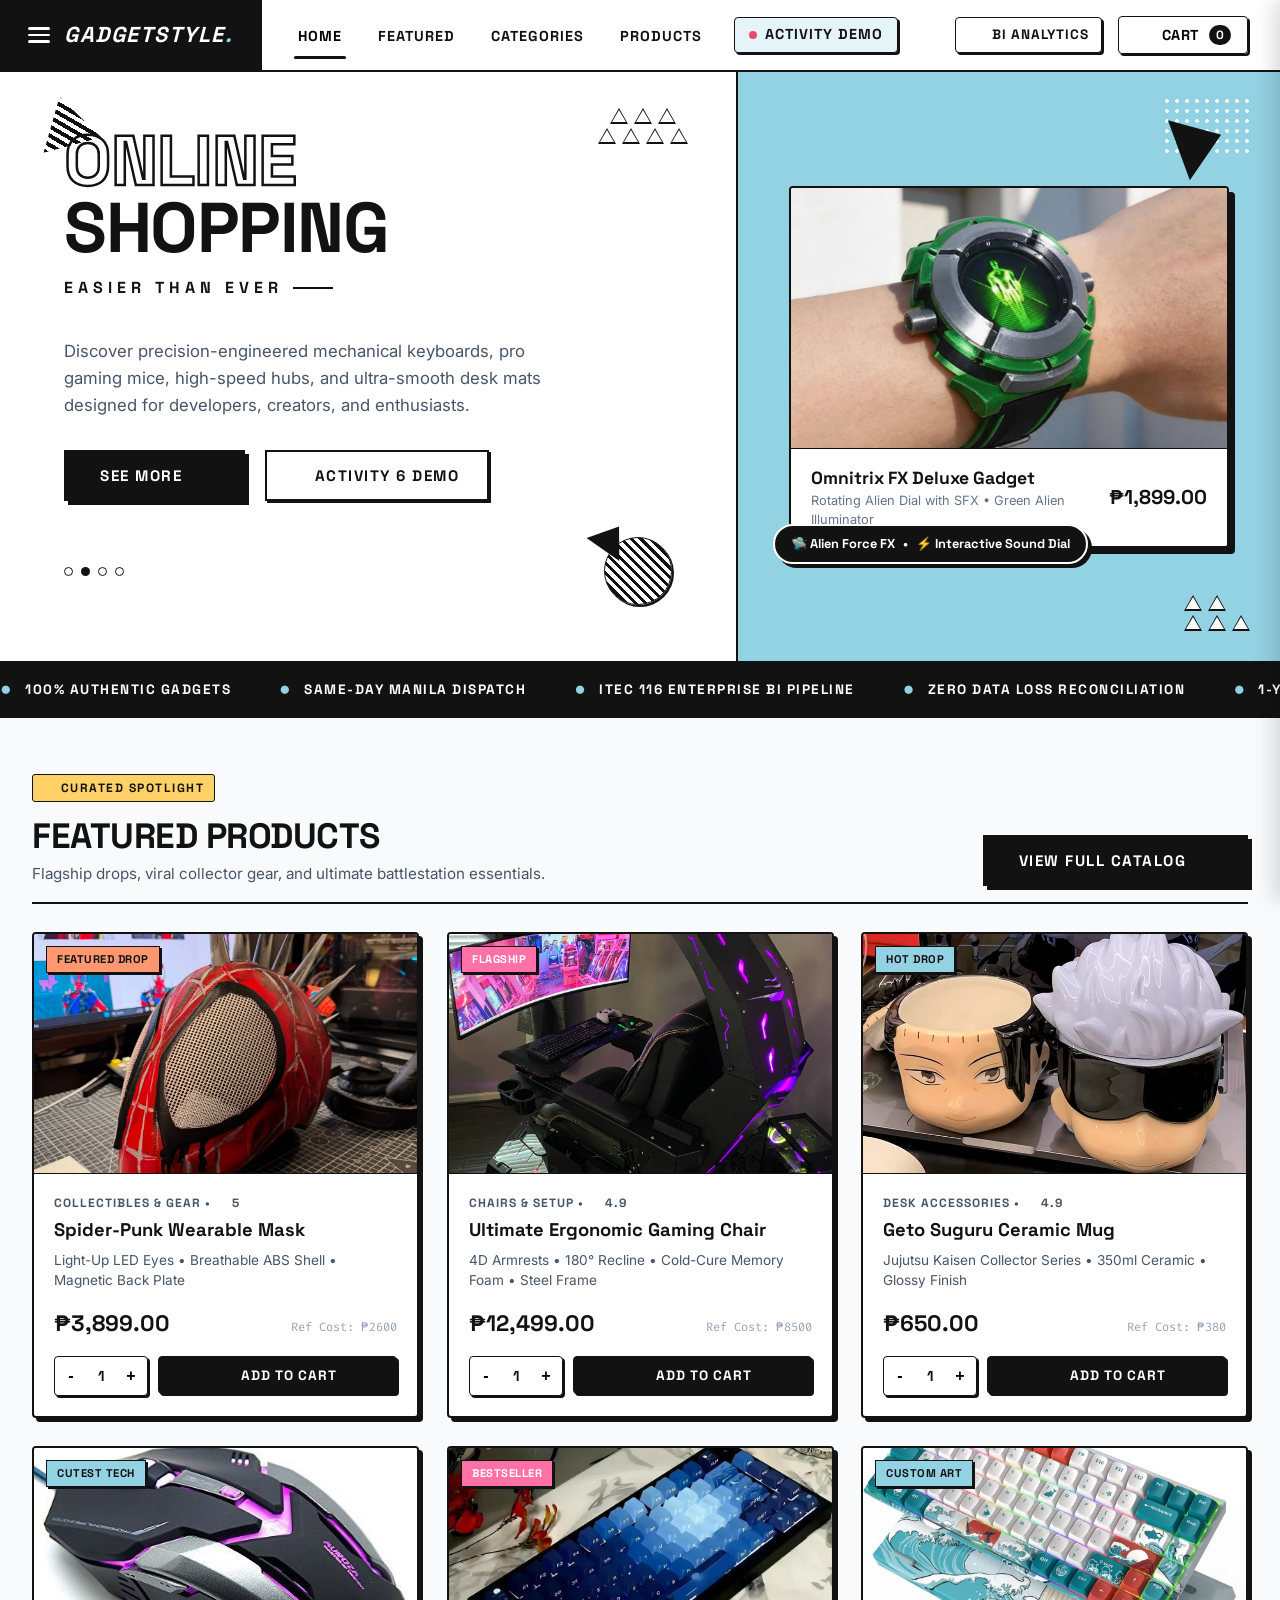
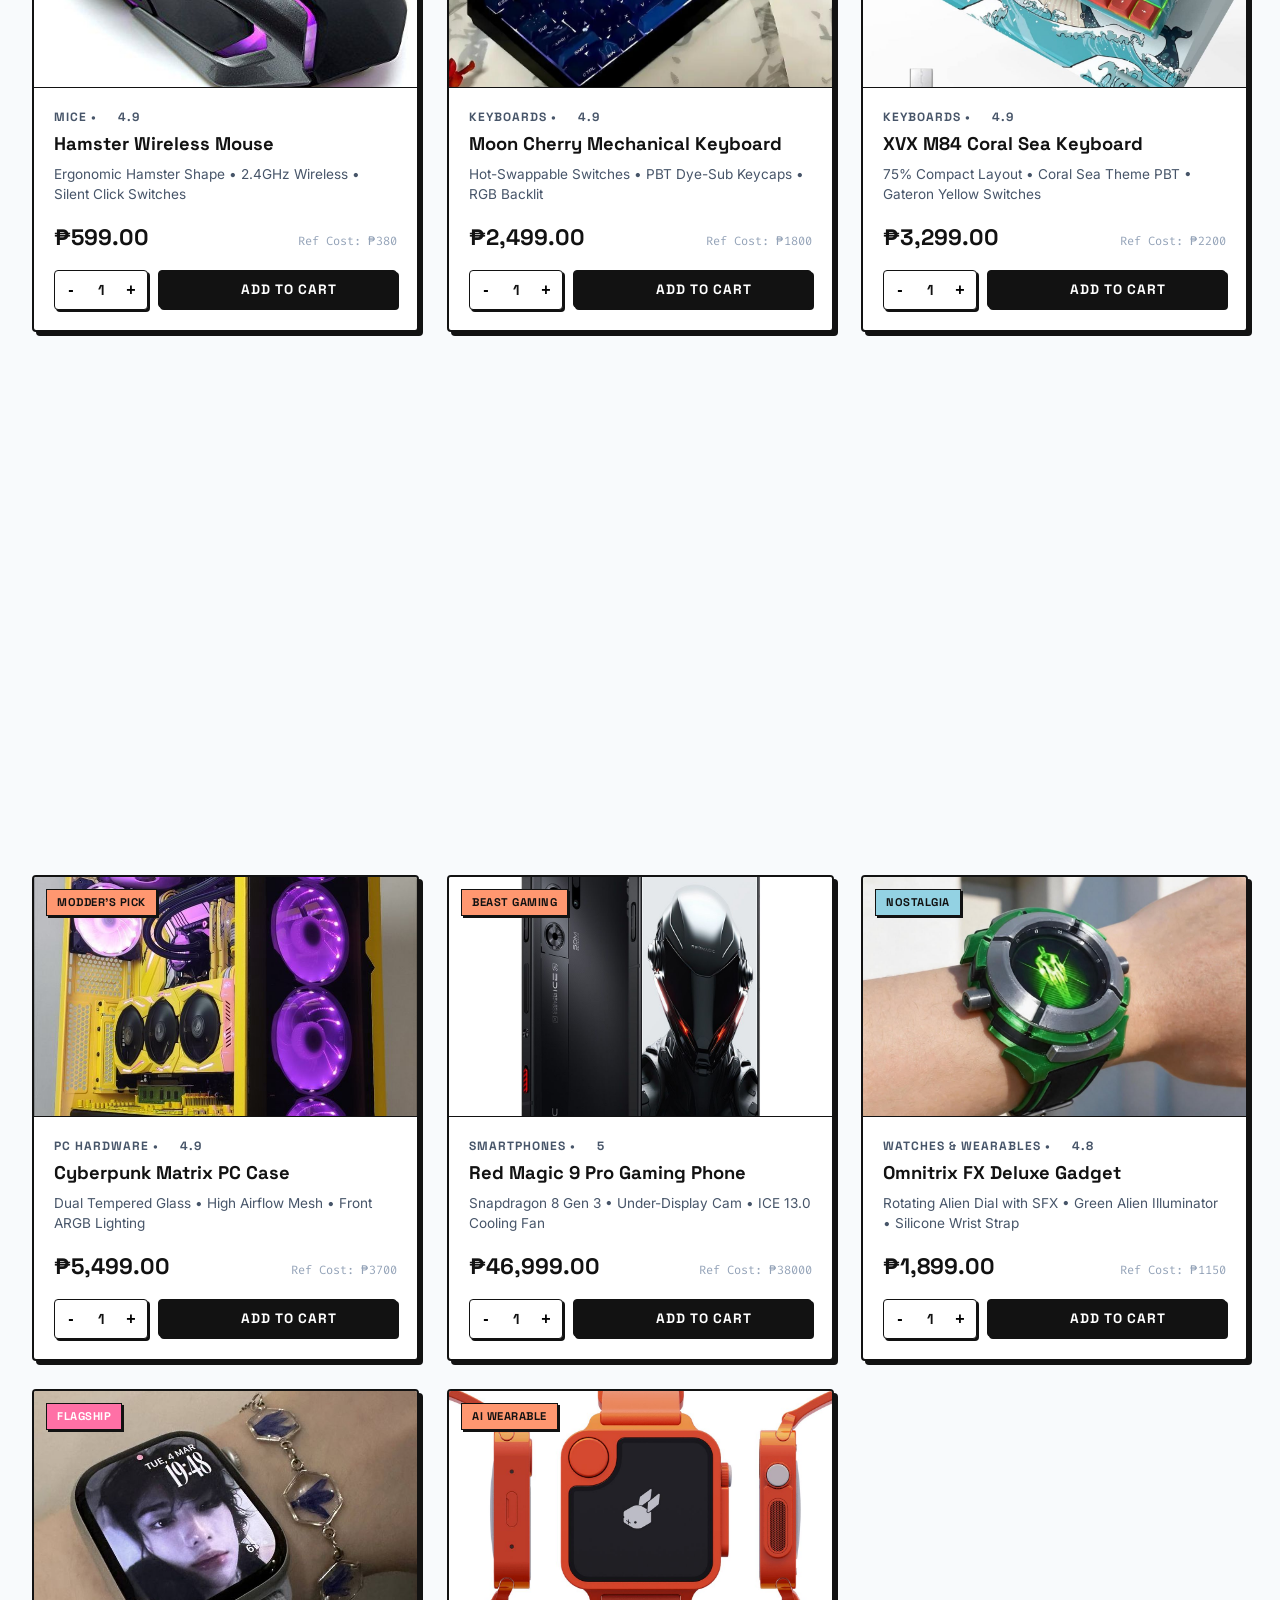
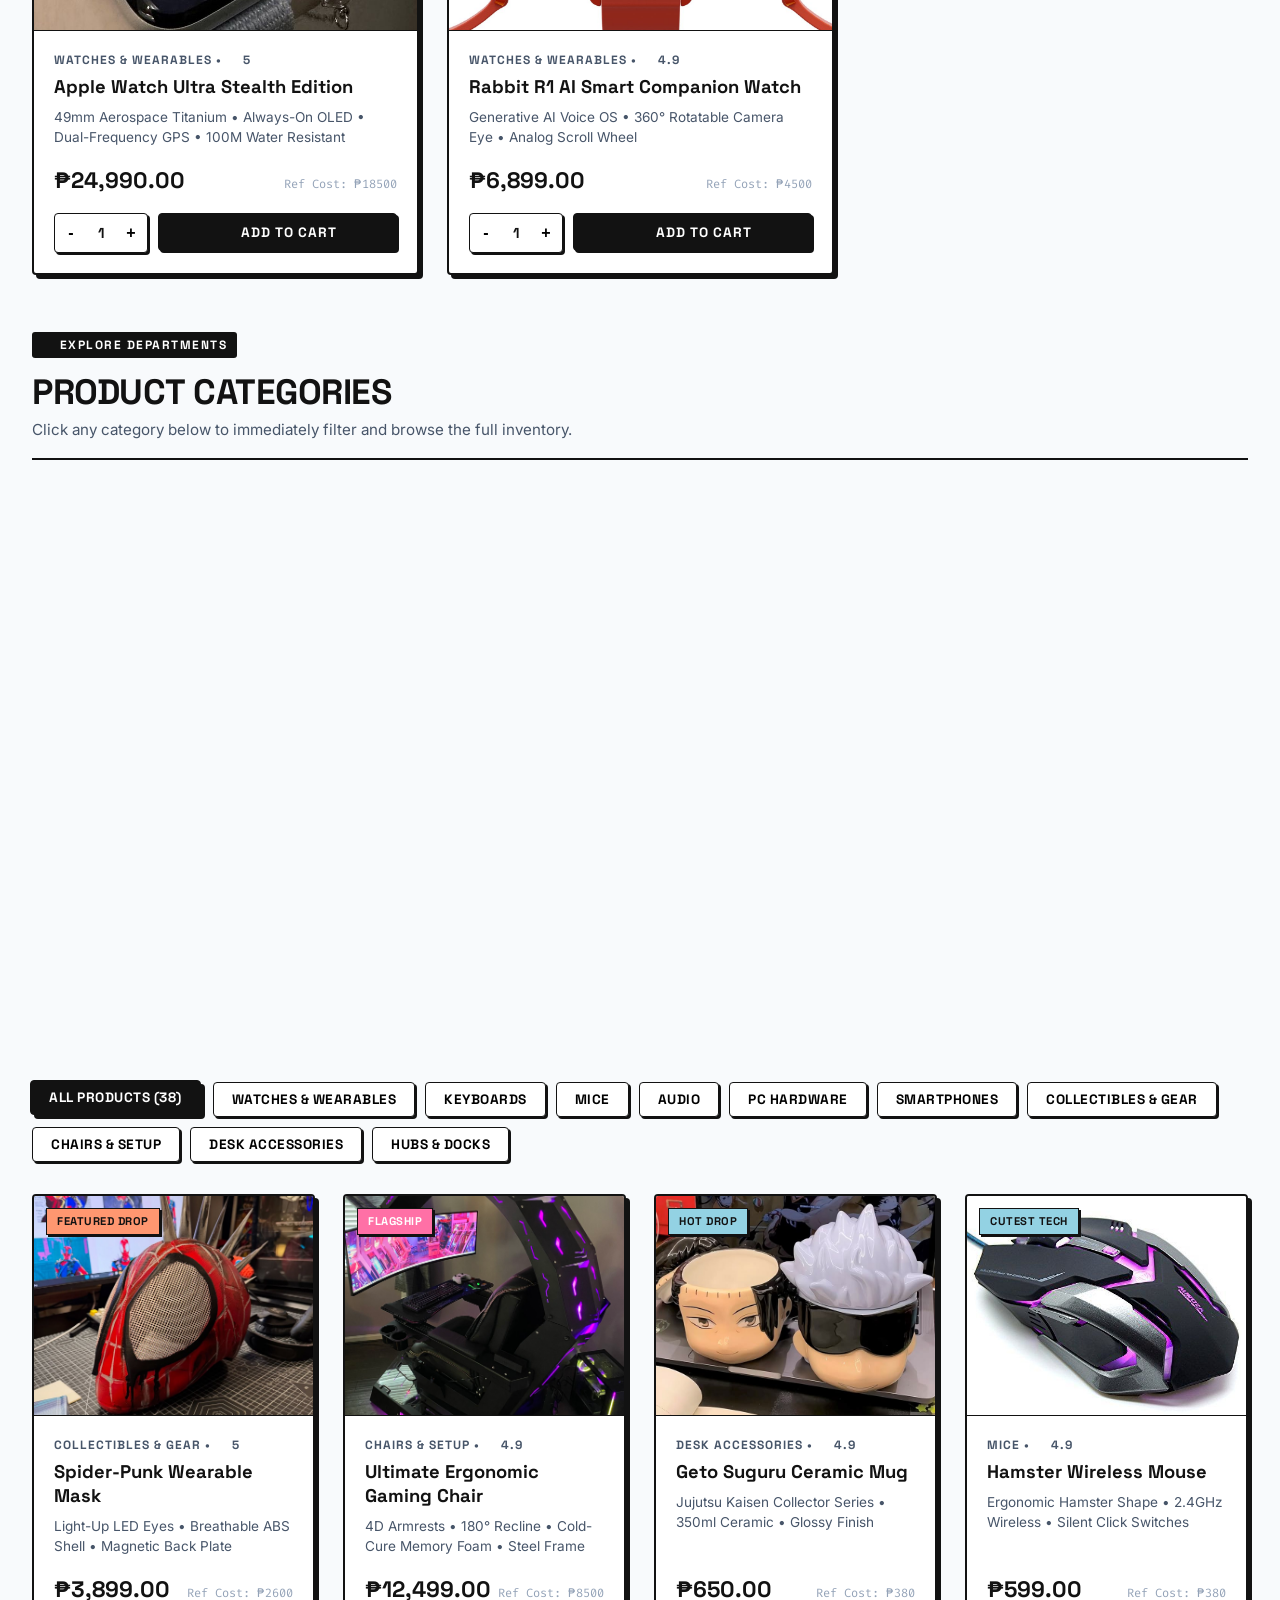
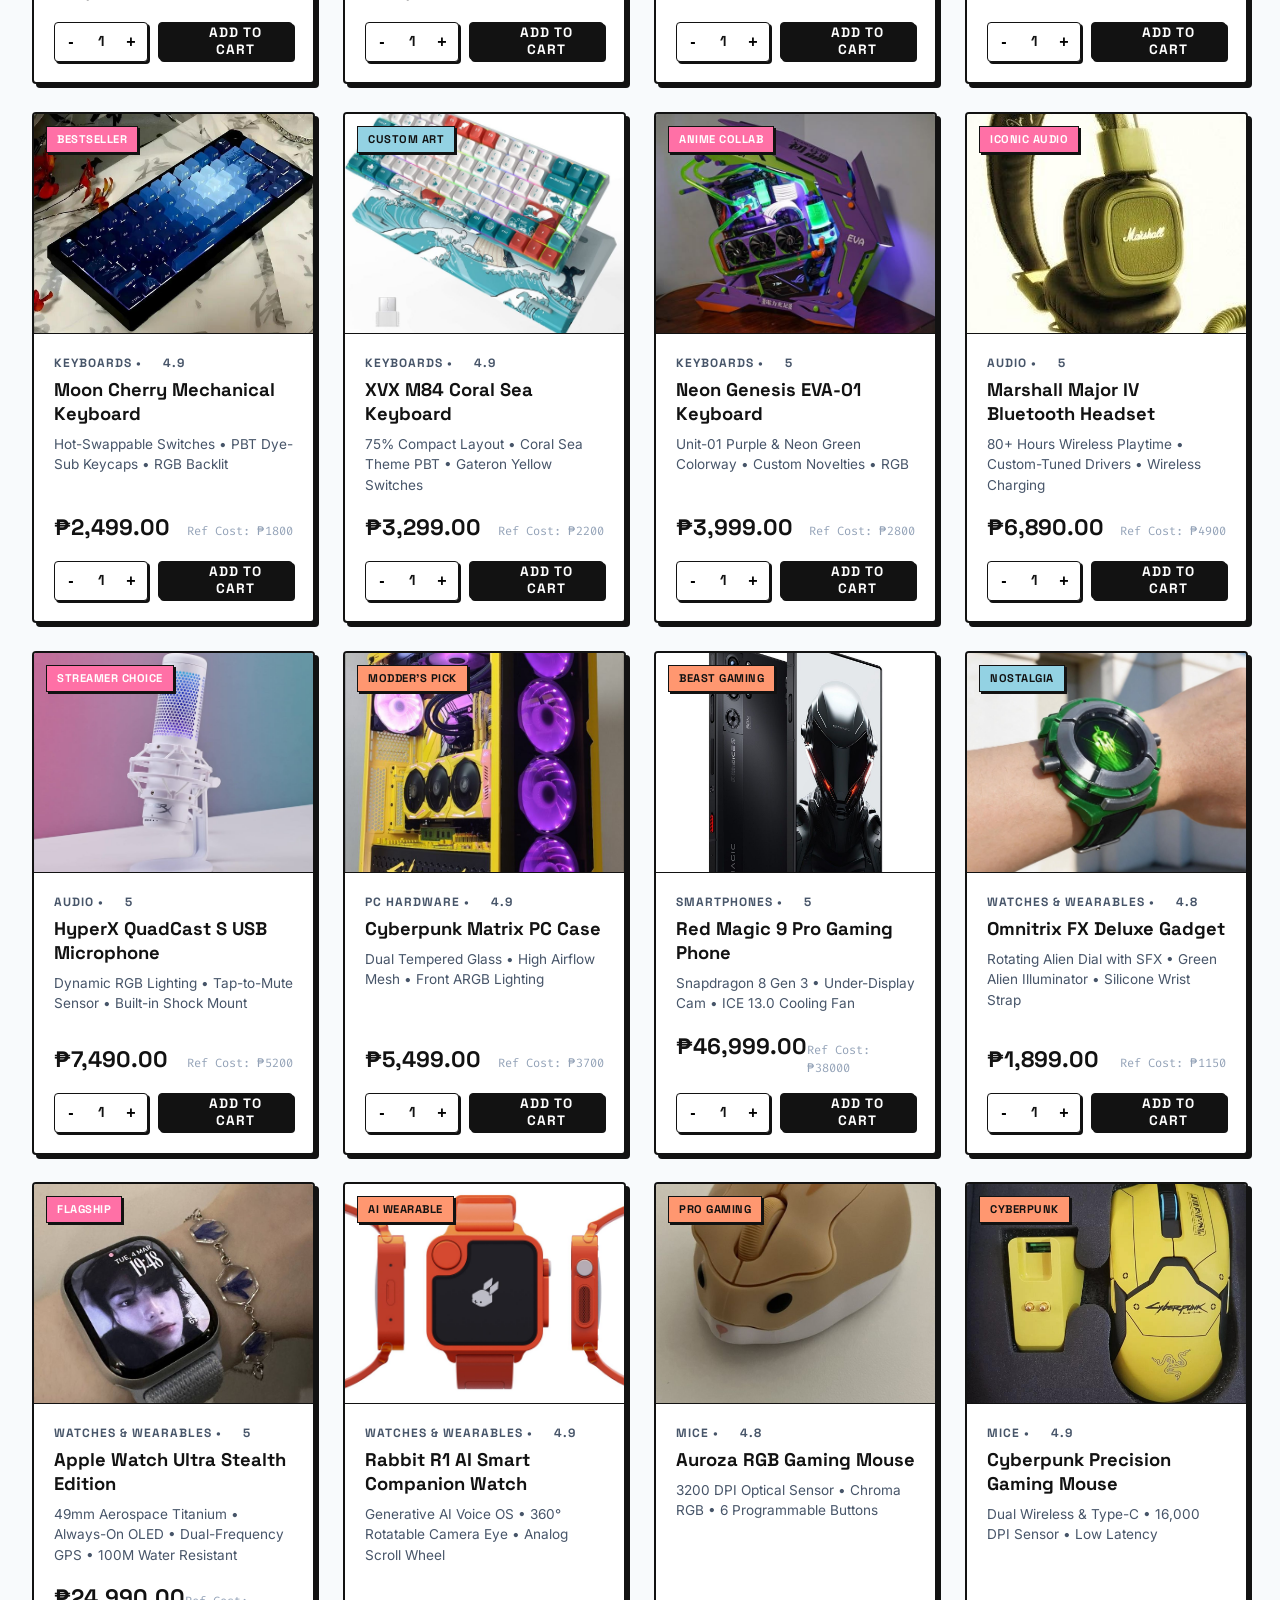
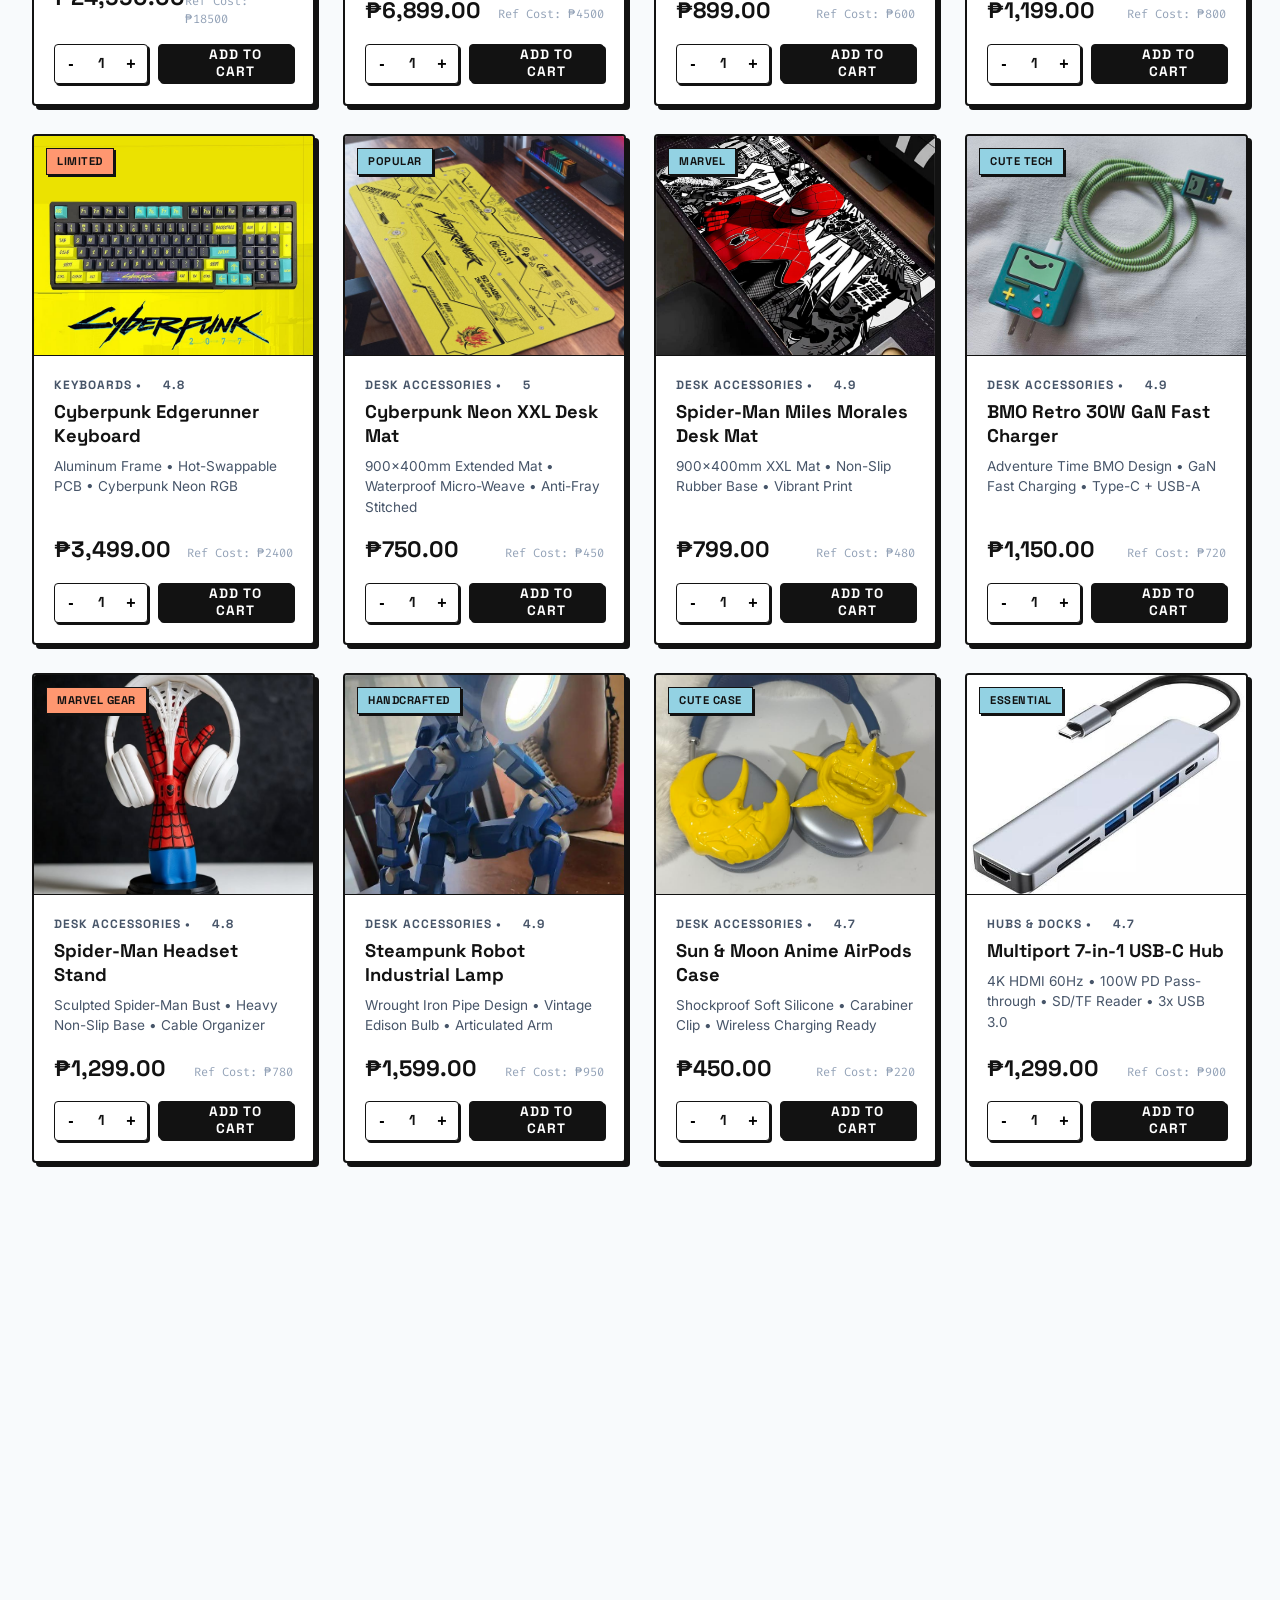
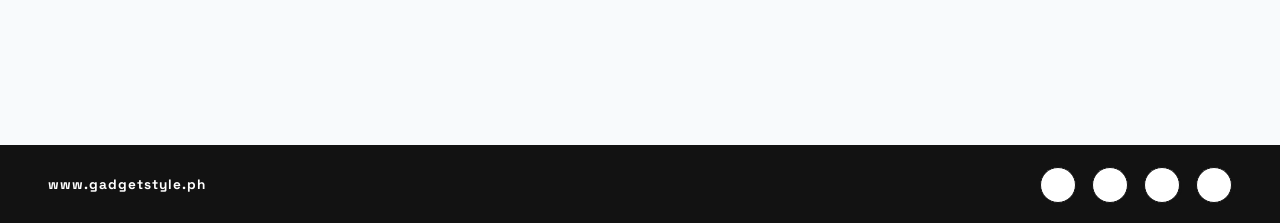
==== commit c1dd337a: "change hero section icons and added watch products" ====
--- a/node_a_storefront/index.html
+++ b/node_a_storefront/index.html
@@ -4,6 +4,8 @@
     <meta charset="UTF-8">
     <meta name="viewport" content="width=device-width, initial-scale=1.0">
     <title>GADGETSTYLE | Modern Tech & Hardware Storefront (ITEC 116 Demo)</title>
+    <!-- Lucide Icons CDN -->
+    <script src="https://unpkg.com/lucide@latest"></script>
     <link rel="stylesheet" href="styles.css">
 </head>
 <body>
@@ -37,16 +39,12 @@
             </ul>
 
             <div class="nav-actions">
-                <a href="../ui_bi_dashboard/BI_dashboard.html" class="nav-link" style="border: 1.5px solid var(--color-black); padding: 7px 12px; border-radius: 4px; box-shadow: var(--shadow-brutal-sm); background: #fff; font-size: 0.85rem; text-decoration: none; display: flex; align-items: center; gap: 6px;" title="Executive BI Analytics Dashboard">
+                <a href="../ui_bi_dashboard/BI_dashboard.html" class="nav-link" style="border: 1.5px solid var(--color-black); padding: 7px 12px; border-radius: 4px; box-shadow: var(--shadow-brutal-sm); background: #fff; font-size: 0.85rem; text-decoration: none; display: flex; align-items: center; gap: 8px;" title="Executive BI Analytics Dashboard">
+                    <i data-lucide="line-chart" style="width: 16px; height: 16px;"></i>
                     <span>BI Analytics</span>
-                    <span>📊</span>
                 </a>
                 <button class="cart-button" onclick="toggleCart(true)">
-                    <svg viewBox="0 0 24 24" fill="none" stroke="currentColor" stroke-width="2" stroke-linecap="round" stroke-linejoin="round">
-                        <circle cx="9" cy="21" r="1"></circle>
-                        <circle cx="20" cy="21" r="1"></circle>
-                        <path d="M1 1h4l2.68 13.39a2 2 0 0 0 2 1.61h9.72a2 2 0 0 0 2-1.61L23 6H6"></path>
-                    </svg>
+                    <i data-lucide="shopping-bag" style="width: 17px; height: 17px;"></i>
                     <span>CART</span>
                     <span class="cart-counter" id="header-cart-counter">0</span>
                 </button>
@@ -97,9 +95,10 @@
                     <div class="hero-cta-group">
                         <button class="btn-black" onclick="navigateTo('featured')">
                             See More
-                            <svg width="18" height="18" viewBox="0 0 24 24" fill="none" stroke="currentColor" stroke-width="2.5"><path d="M5 12h14M12 5l7 7-7 7"/></svg>
+                            <i data-lucide="arrow-right" style="width: 17px; height: 17px;"></i>
                         </button>
                         <button class="btn-outline" onclick="navigateTo('demo')">
+                            <i data-lucide="play" style="width: 14px; height: 14px; fill: currentColor;"></i>
                             Activity 6 Demo
                         </button>
                     </div>
@@ -139,14 +138,10 @@
                         <div class="hero-main-card">
                             <!-- Hover Navigation Arrows -->
                             <button class="hero-nav-arrow prev" onclick="prevHeroSlide(event)" title="Previous Gadget" aria-label="Previous Slide">
-                                <svg viewBox="0 0 24 24" fill="none" stroke="currentColor" stroke-width="3" stroke-linecap="round" stroke-linejoin="round">
-                                    <polyline points="15 18 9 12 15 6"></polyline>
-                                </svg>
+                                <i data-lucide="chevron-left" style="width: 20px; height: 20px;"></i>
                             </button>
                             <button class="hero-nav-arrow next" onclick="nextHeroSlide(event)" title="Next Gadget" aria-label="Next Slide">
-                                <svg viewBox="0 0 24 24" fill="none" stroke="currentColor" stroke-width="3" stroke-linecap="round" stroke-linejoin="round">
-                                    <polyline points="9 18 15 12 9 6"></polyline>
-                                </svg>
+                                <i data-lucide="chevron-right" style="width: 20px; height: 20px;"></i>
                             </button>
 
                             <span class="hero-badge-tag" id="hero-feature-badge">FEATURED DROP</span>
@@ -190,11 +185,17 @@
             <section class="section-wrapper" id="featured-section">
                 <div class="section-header summon-header">
                     <div class="section-title-group">
-                        <span class="section-kicker-badge gold">Curated Spotlight</span>
+                        <span class="section-kicker-badge gold">
+                            <i data-lucide="sparkles" style="width: 13px; height: 13px;"></i>
+                            Curated Spotlight
+                        </span>
                         <h2>Featured Products</h2>
                         <p class="section-subtitle">Flagship drops, viral collector gear, and ultimate battlestation essentials.</p>
                     </div>
-                    <button class="btn-black" onclick="navigateTo('products')">View Full Catalog &rarr;</button>
+                    <button class="btn-black" onclick="navigateTo('products')">
+                        View Full Catalog
+                        <i data-lucide="arrow-right" style="width: 16px; height: 16px;"></i>
+                    </button>
                 </div>
 
                 <div class="featured-grid" id="featured-grid">
@@ -208,7 +209,10 @@
             <section class="section-wrapper" id="categories-section">
                 <div class="section-header summon-header">
                     <div class="section-title-group">
-                        <span class="section-kicker-badge">Explore Departments</span>
+                        <span class="section-kicker-badge">
+                            <i data-lucide="layers" style="width: 13px; height: 13px;"></i>
+                            Explore Departments
+                        </span>
                         <h2>Product Categories</h2>
                         <p class="section-subtitle">Click any category below to immediately filter and browse the full inventory.</p>
                     </div>
@@ -225,15 +229,18 @@
             <section class="catalog-section" id="products-section">
                 <div class="catalog-header summon-header">
                     <div class="catalog-title-group">
-                        <span class="section-kicker-badge">Complete Inventory</span>
+                        <span class="section-kicker-badge">
+                            <i data-lucide="boxes" style="width: 13px; height: 13px;"></i>
+                            Complete Inventory
+                        </span>
                         <h2>All Products</h2>
                         <p class="catalog-subtitle">Explore our full line-up of gadgets, mice, keyboards, and PC hardware ready for cart checkout.</p>
                     </div>
 
                     <div class="catalog-controls">
                         <div class="search-box">
-                            <svg class="search-icon" width="16" height="16" viewBox="0 0 24 24" fill="none" stroke="currentColor" stroke-width="2"><circle cx="11" cy="11" r="8"></circle><line x1="21" y1="21" x2="16.65" y2="16.65"></line></svg>
-                            <input type="text" id="product-search" class="search-input" placeholder="Search 32+ gadgets..." oninput="filterProducts()">
+                            <i data-lucide="search" class="search-icon" style="width: 16px; height: 16px; color: var(--color-gray-600);"></i>
+                            <input type="text" id="product-search" class="search-input" placeholder="Search 38+ gadgets..." oninput="filterProducts()">
                         </div>
 
                         <select id="product-sort" class="sort-select" onchange="filterProducts()">
@@ -270,11 +277,12 @@
                         <h1>
                             ITEC 116 Activity 6: Enterprise BI Pipeline
                         </h1>
-                        <p>Real-time End-to-End Orchestration: Node A (Storefront) ➜ Node B (Ingestion) ➜ Node C (ETL) ➜ Node D (QA Audit)</p>
+                        <p>Real-time End-to-End Orchestration: Node A (Storefront) &rarr; Node B (Ingestion) &rarr; Node C (ETL) &rarr; Node D (QA Audit)</p>
                     </div>
                     <div style="display: flex; align-items: center; gap: 12px; flex-wrap: wrap;">
-                        <a href="../ui_bi_dashboard/BI_dashboard.html" class="btn-demo-action highlight" style="text-decoration: none; padding: 8px 16px;">
-                            📊 Open Visual BI Dashboard &rarr;
+                        <a href="../ui_bi_dashboard/BI_dashboard.html" class="btn-demo-action highlight" style="text-decoration: none; padding: 8px 16px; display: inline-flex; align-items: center; gap: 8px;">
+                            <i data-lucide="line-chart" style="width: 16px; height: 16px;"></i>
+                            <span>Open Visual BI Dashboard &rarr;</span>
                         </a>
                         <div class="demo-badge-active">
                             <span class="status-dot"></span>
@@ -289,7 +297,10 @@
                         <!-- Node A -->
                         <div class="pipeline-node-card active" id="card-node-a">
                             <div class="node-header">
-                                <span class="node-tag">NODE A</span>
+                                <span class="node-tag">
+                                    <i data-lucide="store" style="width: 12px; height: 12px; margin-right: 4px;"></i>
+                                    NODE A
+                                </span>
                                 <div class="node-status-indicator"><span class="status-dot"></span> Ready</div>
                             </div>
                             <h3 class="node-title">Storefront UI</h3>
@@ -299,7 +310,10 @@
                         <!-- Node B -->
                         <div class="pipeline-node-card" id="card-node-b">
                             <div class="node-header">
-                                <span class="node-tag">NODE B</span>
+                                <span class="node-tag">
+                                    <i data-lucide="server" style="width: 12px; height: 12px; margin-right: 4px;"></i>
+                                    NODE B
+                                </span>
                                 <div class="node-status-indicator"><span class="status-dot"></span> Port 5000</div>
                             </div>
                             <h3 class="node-title">BI Ingestion</h3>
@@ -309,7 +323,10 @@
                         <!-- Node C -->
                         <div class="pipeline-node-card" id="card-node-c">
                             <div class="node-header">
-                                <span class="node-tag">NODE C</span>
+                                <span class="node-tag">
+                                    <i data-lucide="cpu" style="width: 12px; height: 12px; margin-right: 4px;"></i>
+                                    NODE C
+                                </span>
                                 <div class="node-status-indicator"><span class="status-dot"></span> Ready</div>
                             </div>
                             <h3 class="node-title">ETL Pipeline</h3>
@@ -319,7 +336,10 @@
                         <!-- Node D -->
                         <div class="pipeline-node-card" id="card-node-d">
                             <div class="node-header">
-                                <span class="node-tag">NODE D</span>
+                                <span class="node-tag">
+                                    <i data-lucide="shield-check" style="width: 12px; height: 12px; margin-right: 4px;"></i>
+                                    NODE D
+                                </span>
                                 <div class="node-status-indicator"><span class="status-dot"></span> Ready</div>
                             </div>
                             <h3 class="node-title">QA & Governance</h3>
@@ -331,47 +351,73 @@
                 <!-- Interactive Demo Control Deck -->
                 <div class="demo-control-deck">
                     <button class="btn-demo-action primary" onclick="generateSingleMockOrder()">
-                        ⚡ Simulate 1 Mock Order
+                        <i data-lucide="zap" style="width: 16px; height: 16px;"></i>
+                        <span>Simulate 1 Mock Order</span>
                     </button>
                     <button class="btn-demo-action highlight" onclick="generateBatchMockOrders(5)">
-                        🚀 Generate 5 Orders (Batch Stream)
+                        <i data-lucide="rocket" style="width: 16px; height: 16px;"></i>
+                        <span>Generate 5 Orders (Batch Stream)</span>
                     </button>
                     <button class="btn-demo-action success" onclick="triggerETLPipeline()">
-                        🔄 Run ETL Pipeline Now
+                        <i data-lucide="refresh-cw" style="width: 16px; height: 16px;"></i>
+                        <span>Run ETL Pipeline Now</span>
                     </button>
                     <button class="btn-demo-action" onclick="triggerQAAudit()">
-                        🛡️ Run QA Reconciliation Audit
+                        <i data-lucide="shield-check" style="width: 16px; height: 16px;"></i>
+                        <span>Run QA Reconciliation Audit</span>
                     </button>
                     <button class="btn-demo-action" onclick="fetchPipelineStatus()">
-                        ↻ Refresh Status
+                        <i data-lucide="rotate-cw" style="width: 16px; height: 16px;"></i>
+                        <span>Refresh Status</span>
                     </button>
-                    <a href="../ui_bi_dashboard/BI_dashboard.html" class="btn-demo-action" style="text-decoration: none;">
-                        📊 Open Visual BI Dashboard &rarr;
+                    <a href="../ui_bi_dashboard/BI_dashboard.html" class="btn-demo-action" style="text-decoration: none; display: inline-flex; align-items: center; gap: 8px;">
+                        <i data-lucide="bar-chart-3" style="width: 16px; height: 16px;"></i>
+                        <span>Open Visual BI Dashboard &rarr;</span>
                     </a>
                 </div>
 
                 <!-- 4 Rubric KPIs Summary Cards -->
                 <div class="kpi-cards-grid">
                     <div class="kpi-card">
-                        <div class="kpi-label">Reconciliation Accuracy</div>
+                        <div style="display: flex; align-items: center; justify-content: space-between; margin-bottom: 6px;">
+                            <div class="kpi-label">Reconciliation Accuracy</div>
+                            <div class="kpi-icon-pill" style="width: 26px; height: 26px; border: 1.5px solid var(--color-black); border-radius: 4px; display: flex; align-items: center; justify-content: center; background: #dcfce7; box-shadow: var(--shadow-brutal-sm);">
+                                <i data-lucide="shield-check" style="width: 14px; height: 14px; color: #15803d;"></i>
+                            </div>
+                        </div>
                         <div class="kpi-value" id="kpi-reconciliation">100%</div>
                         <span class="kpi-badge pass" id="kpi-loss-badge">Zero Row Loss [PASS]</span>
                     </div>
 
                     <div class="kpi-card">
-                        <div class="kpi-label">Total Orders Ingested</div>
+                        <div style="display: flex; align-items: center; justify-content: space-between; margin-bottom: 6px;">
+                            <div class="kpi-label">Total Orders Ingested</div>
+                            <div class="kpi-icon-pill" style="width: 26px; height: 26px; border: 1.5px solid var(--color-black); border-radius: 4px; display: flex; align-items: center; justify-content: center; background: #fef3c7; box-shadow: var(--shadow-brutal-sm);">
+                                <i data-lucide="package-check" style="width: 14px; height: 14px; color: #b45309;"></i>
+                            </div>
+                        </div>
                         <div class="kpi-value" id="kpi-ingested-count">0</div>
                         <span class="kpi-badge" id="kpi-staged-badge">Staging Orders (Track B)</span>
                     </div>
 
                     <div class="kpi-card">
-                        <div class="kpi-label">Fact_Sales Records</div>
+                        <div style="display: flex; align-items: center; justify-content: space-between; margin-bottom: 6px;">
+                            <div class="kpi-label">Fact_Sales Records</div>
+                            <div class="kpi-icon-pill" style="width: 26px; height: 26px; border: 1.5px solid var(--color-black); border-radius: 4px; display: flex; align-items: center; justify-content: center; background: var(--accent-blue-light); box-shadow: var(--shadow-brutal-sm);">
+                                <i data-lucide="database" style="width: 14px; height: 14px; color: #0369a1;"></i>
+                            </div>
+                        </div>
                         <div class="kpi-value" id="kpi-fact-count">0</div>
                         <span class="kpi-badge" id="kpi-pending-badge">Processed by ETL (Track C)</span>
                     </div>
 
                     <div class="kpi-card">
-                        <div class="kpi-label">Warehouse Total Revenue</div>
+                        <div style="display: flex; align-items: center; justify-content: space-between; margin-bottom: 6px;">
+                            <div class="kpi-label">Warehouse Total Revenue</div>
+                            <div class="kpi-icon-pill" style="width: 26px; height: 26px; border: 1.5px solid var(--color-black); border-radius: 4px; display: flex; align-items: center; justify-content: center; background: #f3e8ff; box-shadow: var(--shadow-brutal-sm);">
+                                <i data-lucide="badge-dollar-sign" style="width: 14px; height: 14px; color: #7e22ce;"></i>
+                            </div>
+                        </div>
                         <div class="kpi-value" id="kpi-revenue">₱0.00</div>
                         <span class="kpi-badge pass">Financial Reconciled</span>
                     </div>
@@ -384,10 +430,12 @@
                     <div class="inspector-card">
                         <div class="inspector-card-header">
                             <span class="inspector-card-title">
-                                <span>📄</span> Node A: Latest Emitted JSON Payload (Schema v1.1)
+                                <i data-lucide="file-code-2" style="width: 16px; height: 16px; vertical-align: -2px;"></i>
+                                Node A: Latest Emitted JSON Payload (Schema v1.1)
                             </span>
-                            <button class="btn-demo-action" style="padding: 4px 10px; font-size: 0.75rem;" onclick="copyPayloadToClipboard()">
-                                Copy JSON
+                            <button class="btn-demo-action" style="padding: 4px 10px; font-size: 0.75rem; display: inline-flex; align-items: center; gap: 4px;" onclick="copyPayloadToClipboard()">
+                                <i data-lucide="copy" style="width: 12px; height: 12px;"></i>
+                                <span>Copy JSON</span>
                             </button>
                         </div>
                         <div class="code-viewer-box" id="json-payload-viewer">
@@ -399,7 +447,8 @@
                     <div class="inspector-card">
                         <div class="inspector-card-header">
                             <span class="inspector-card-title">
-                                <span>🗄️</span> SQLite Warehouse Inspector (staging_orders & Fact_Sales)
+                                <i data-lucide="database" style="width: 16px; height: 16px; vertical-align: -2px;"></i>
+                                SQLite Warehouse Inspector (staging_orders & Fact_Sales)
                             </span>
                             <div style="display: flex; gap: 6px;">
                                 <button class="btn-demo-action" style="padding: 4px 8px; font-size: 0.75rem;" onclick="switchTableTab('staging')" id="tab-btn-staging">Staging</button>
@@ -416,7 +465,8 @@
                 <div class="inspector-card">
                     <div class="inspector-card-header">
                         <span class="inspector-card-title">
-                            <span>🛡️</span> Track D: QA Reconciliation Audit Output (node_d_governance)
+                            <i data-lucide="shield-check" style="width: 16px; height: 16px; vertical-align: -2px;"></i>
+                            Track D: QA Reconciliation Audit Output (node_d_governance)
                         </span>
                         <span style="font-size: 0.75rem; color: #86efac; font-family: var(--font-mono);">0% DATA LOSS VERIFIED</span>
                     </div>
@@ -437,7 +487,9 @@
     <aside class="cart-drawer" id="cart-drawer">
         <div class="cart-drawer-header">
             <h2 class="cart-drawer-title">Shopping Cart</h2>
-            <button class="cart-close-btn" onclick="toggleCart(false)">&times;</button>
+            <button class="cart-close-btn" onclick="toggleCart(false)">
+                <i data-lucide="x" style="width: 20px; height: 20px;"></i>
+            </button>
         </div>
 
         <div class="cart-drawer-body">
@@ -498,7 +550,7 @@
 
             <button id="checkout-btn" class="btn-checkout" onclick="checkout()">
                 <span>Place Order & Ingest</span>
-                <svg width="20" height="20" viewBox="0 0 24 24" fill="none" stroke="currentColor" stroke-width="2.5"><path d="M5 12h14M12 5l7 7-7 7"/></svg>
+                <i data-lucide="send" style="width: 18px; height: 18px;"></i>
             </button>
         </div>
     </aside>
@@ -509,10 +561,10 @@
     <footer class="site-footer">
         <a href="javascript:void(0)" class="footer-url" onclick="navigateTo('home')">www.gadgetstyle.ph</a>
         <div class="footer-icons">
-            <a href="mailto:demo@gadgetstyle.ph" class="footer-icon-circle" title="Contact Email">✉</a>
-            <a href="#location" class="footer-icon-circle" title="Manila Warehouse">📍</a>
-            <a href="tel:+63900000000" class="footer-icon-circle" title="Phone Support">📞</a>
-            <a href="javascript:void(0)" onclick="toggleCart(true)" class="footer-icon-circle" title="Cart">🛒</a>
+            <a href="mailto:demo@gadgetstyle.ph" class="footer-icon-circle" title="Contact Email"><i data-lucide="mail"></i></a>
+            <a href="#location" class="footer-icon-circle" title="Manila Warehouse"><i data-lucide="map-pin"></i></a>
+            <a href="tel:+63900000000" class="footer-icon-circle" title="Phone Support"><i data-lucide="phone"></i></a>
+            <a href="javascript:void(0)" onclick="toggleCart(true)" class="footer-icon-circle" title="Cart"><i data-lucide="shopping-bag"></i></a>
         </div>
     </footer>
 
--- a/node_a_storefront/styles.css
+++ b/node_a_storefront/styles.css
@@ -55,6 +55,15 @@
     overflow-x: hidden;
 }
 
+i[data-lucide],
+svg.lucide {
+    display: inline-flex;
+    align-items: center;
+    justify-content: center;
+    vertical-align: middle;
+    stroke-width: 2.2px;
+}
+
 /* ==========================================================================
    HEADER & NAVBAR (Matches the uploaded style)
    ========================================================================== */
@@ -910,6 +919,14 @@
     justify-content: center;
     font-size: 1.6rem;
     transition: var(--transition);
+}
+
+.cat-icon-wrap i,
+.cat-icon-wrap svg {
+    width: 26px;
+    height: 26px;
+    color: var(--color-black);
+    stroke-width: 2.2px;
 }
 
 .category-card:hover .cat-icon-wrap {
@@ -1903,8 +1920,8 @@
 }
 
 .footer-icon-circle {
-    width: 32px;
-    height: 32px;
+    width: 36px;
+    height: 36px;
     border-radius: 50%;
     background: var(--bg-white);
     color: var(--color-black);
@@ -1915,6 +1932,16 @@
     font-size: 0.9rem;
     font-weight: 800;
     transition: var(--transition);
+    border: 1.5px solid var(--color-black);
+    box-shadow: 2px 2px 0px var(--color-black);
+}
+
+.footer-icon-circle i,
+.footer-icon-circle svg {
+    width: 17px;
+    height: 17px;
+    color: var(--color-black);
+    stroke-width: 2.2px;
 }
 
 .footer-icon-circle:hover {
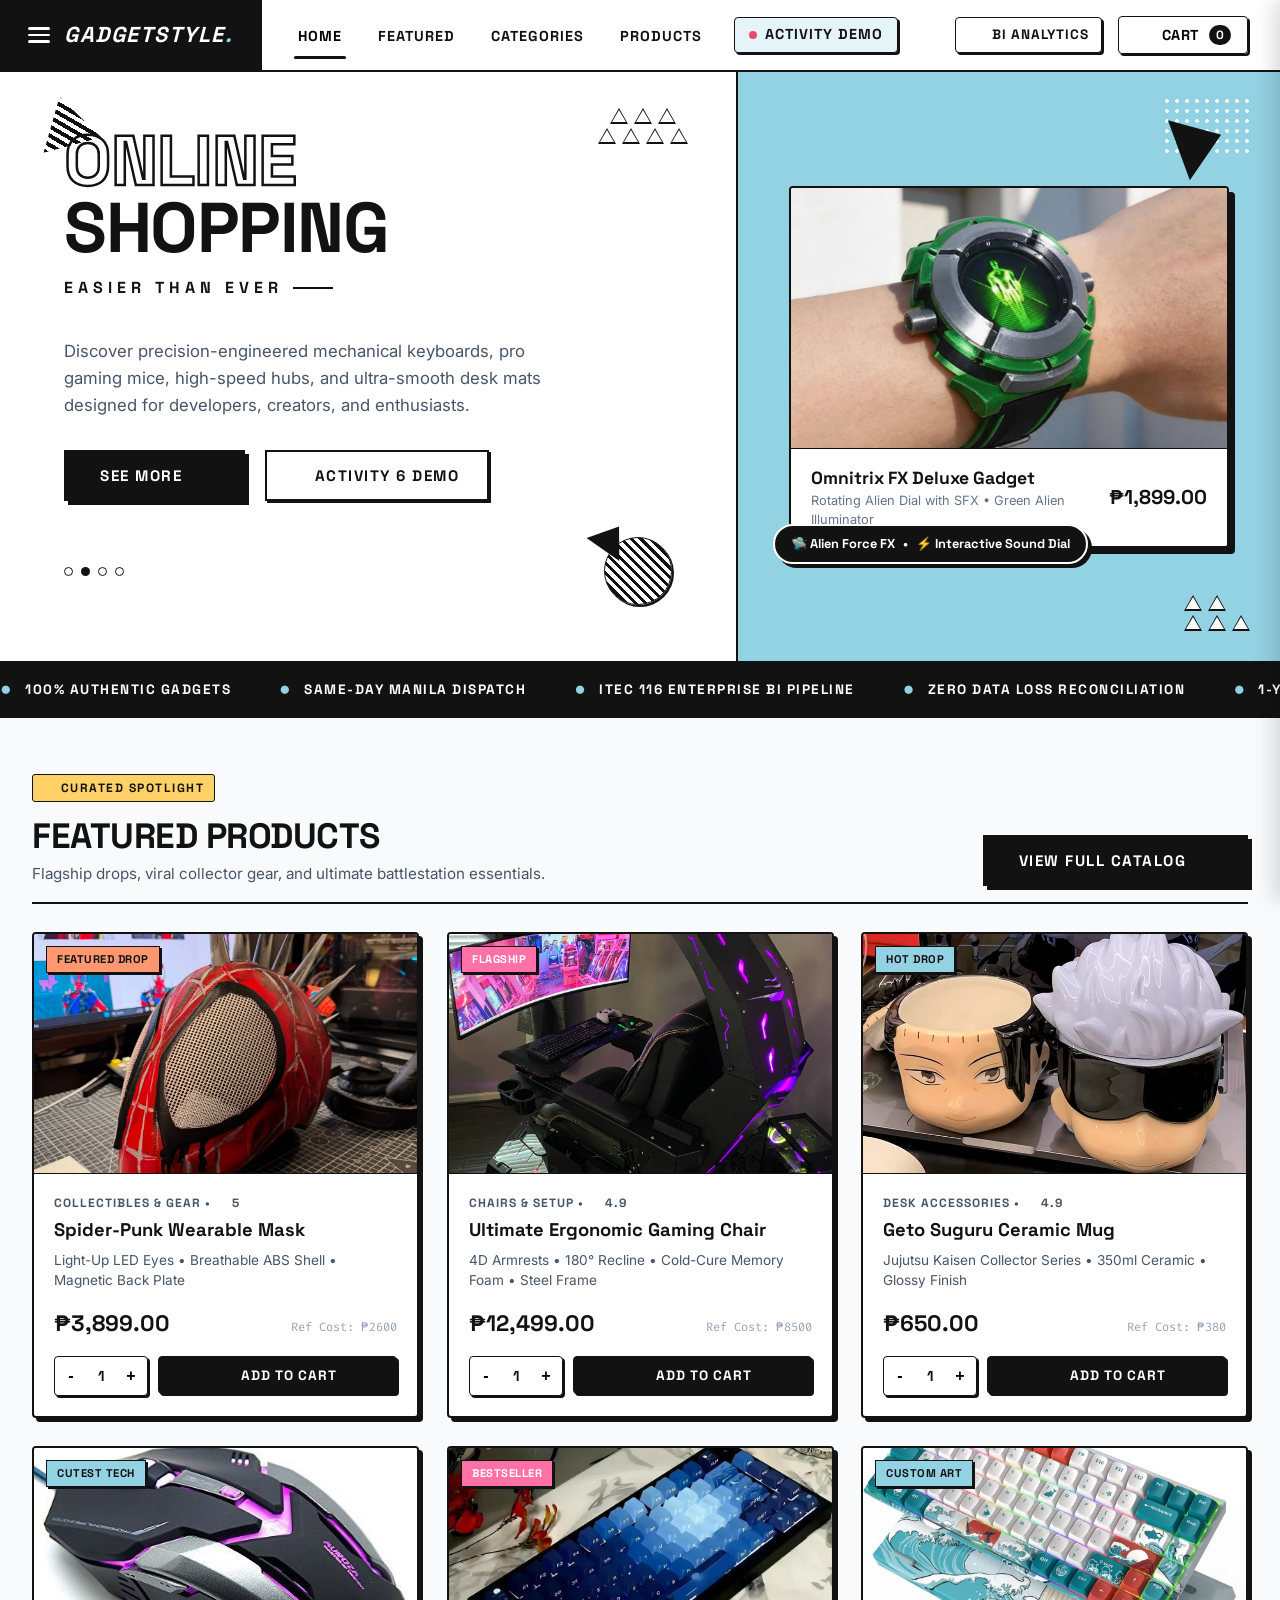
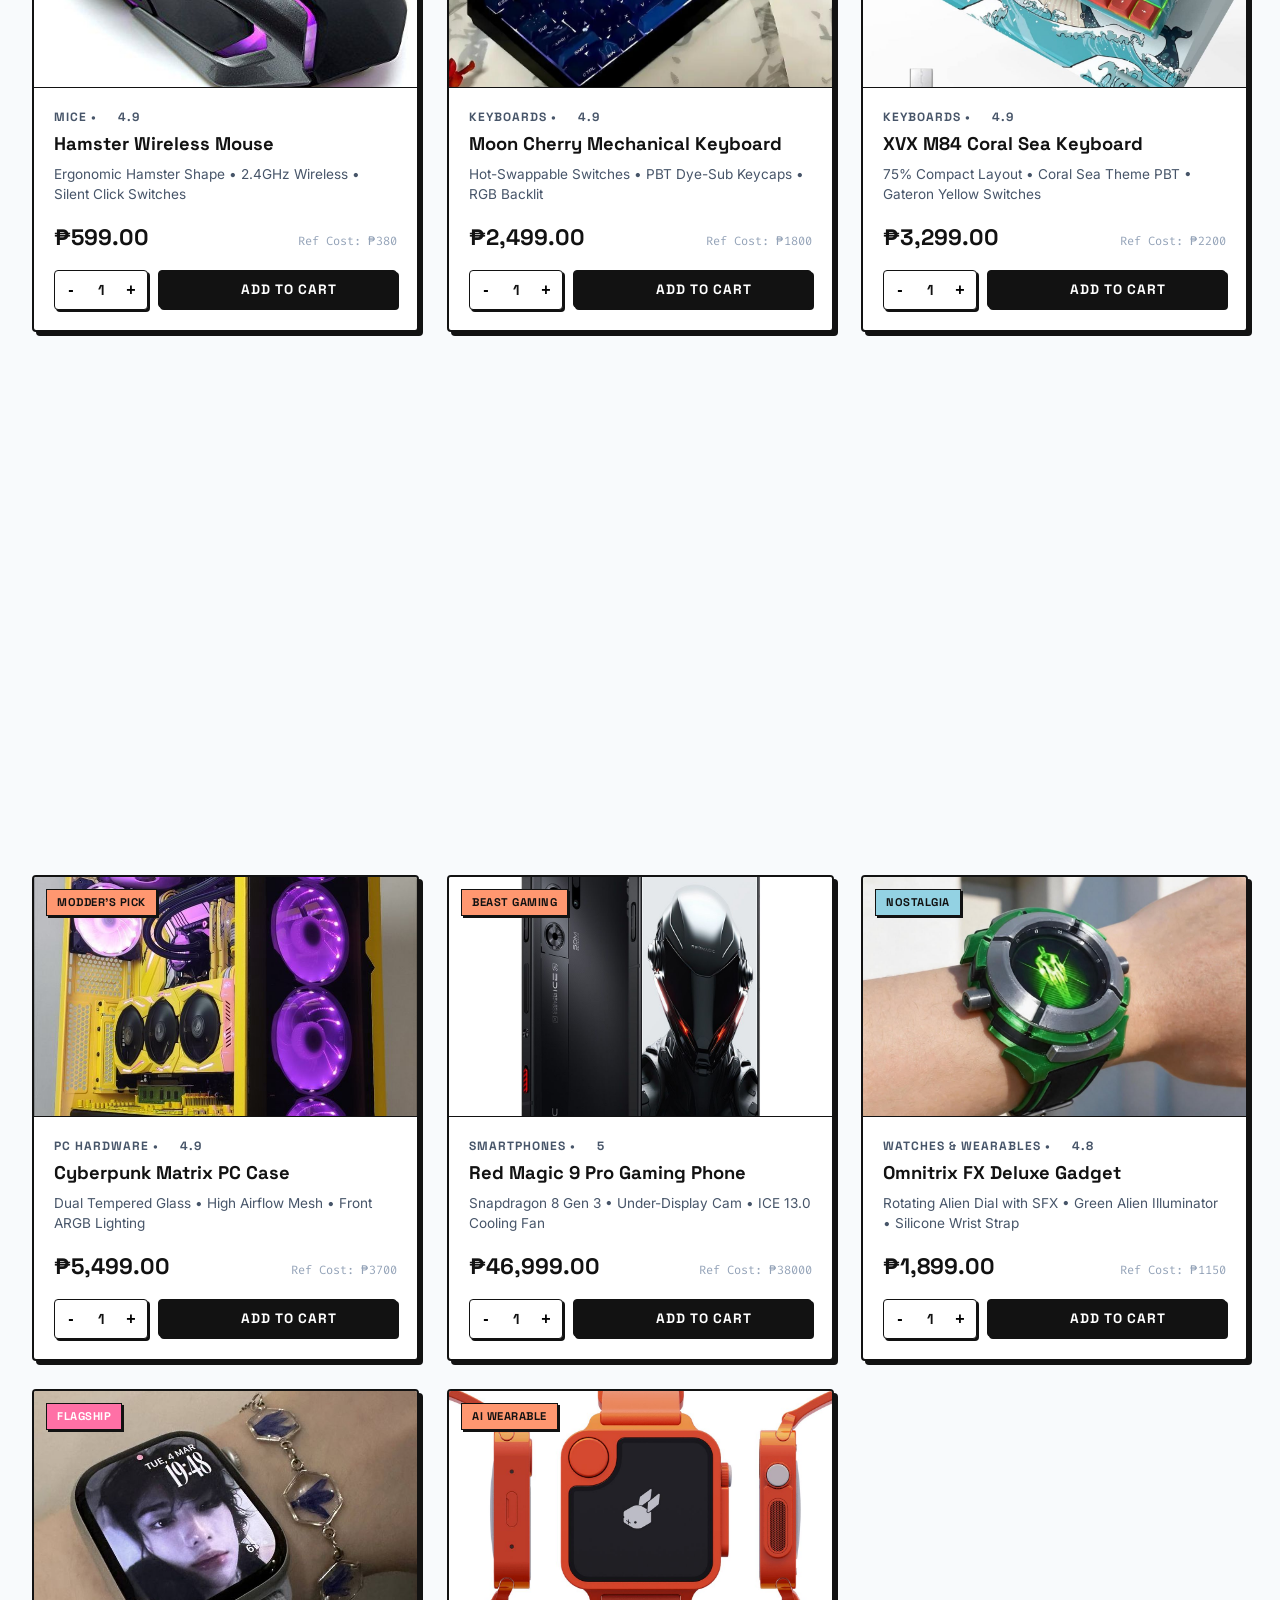
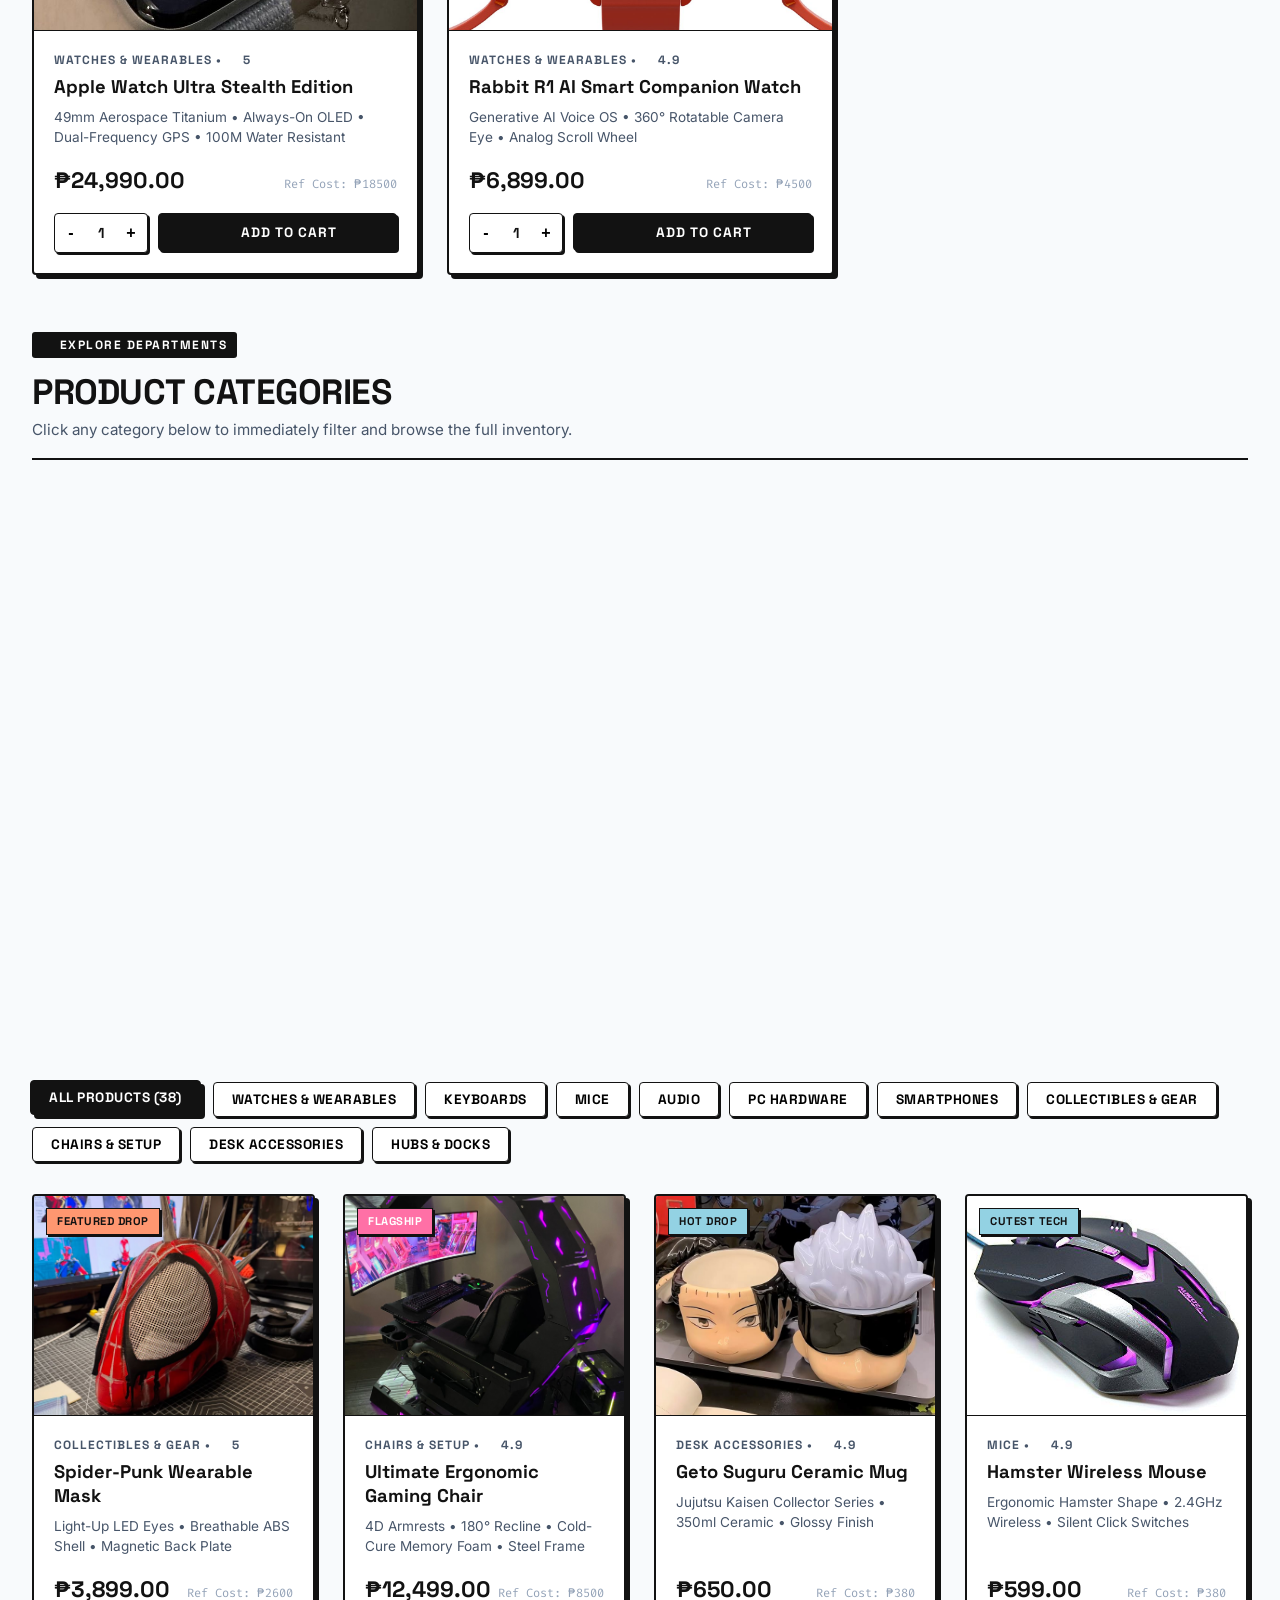
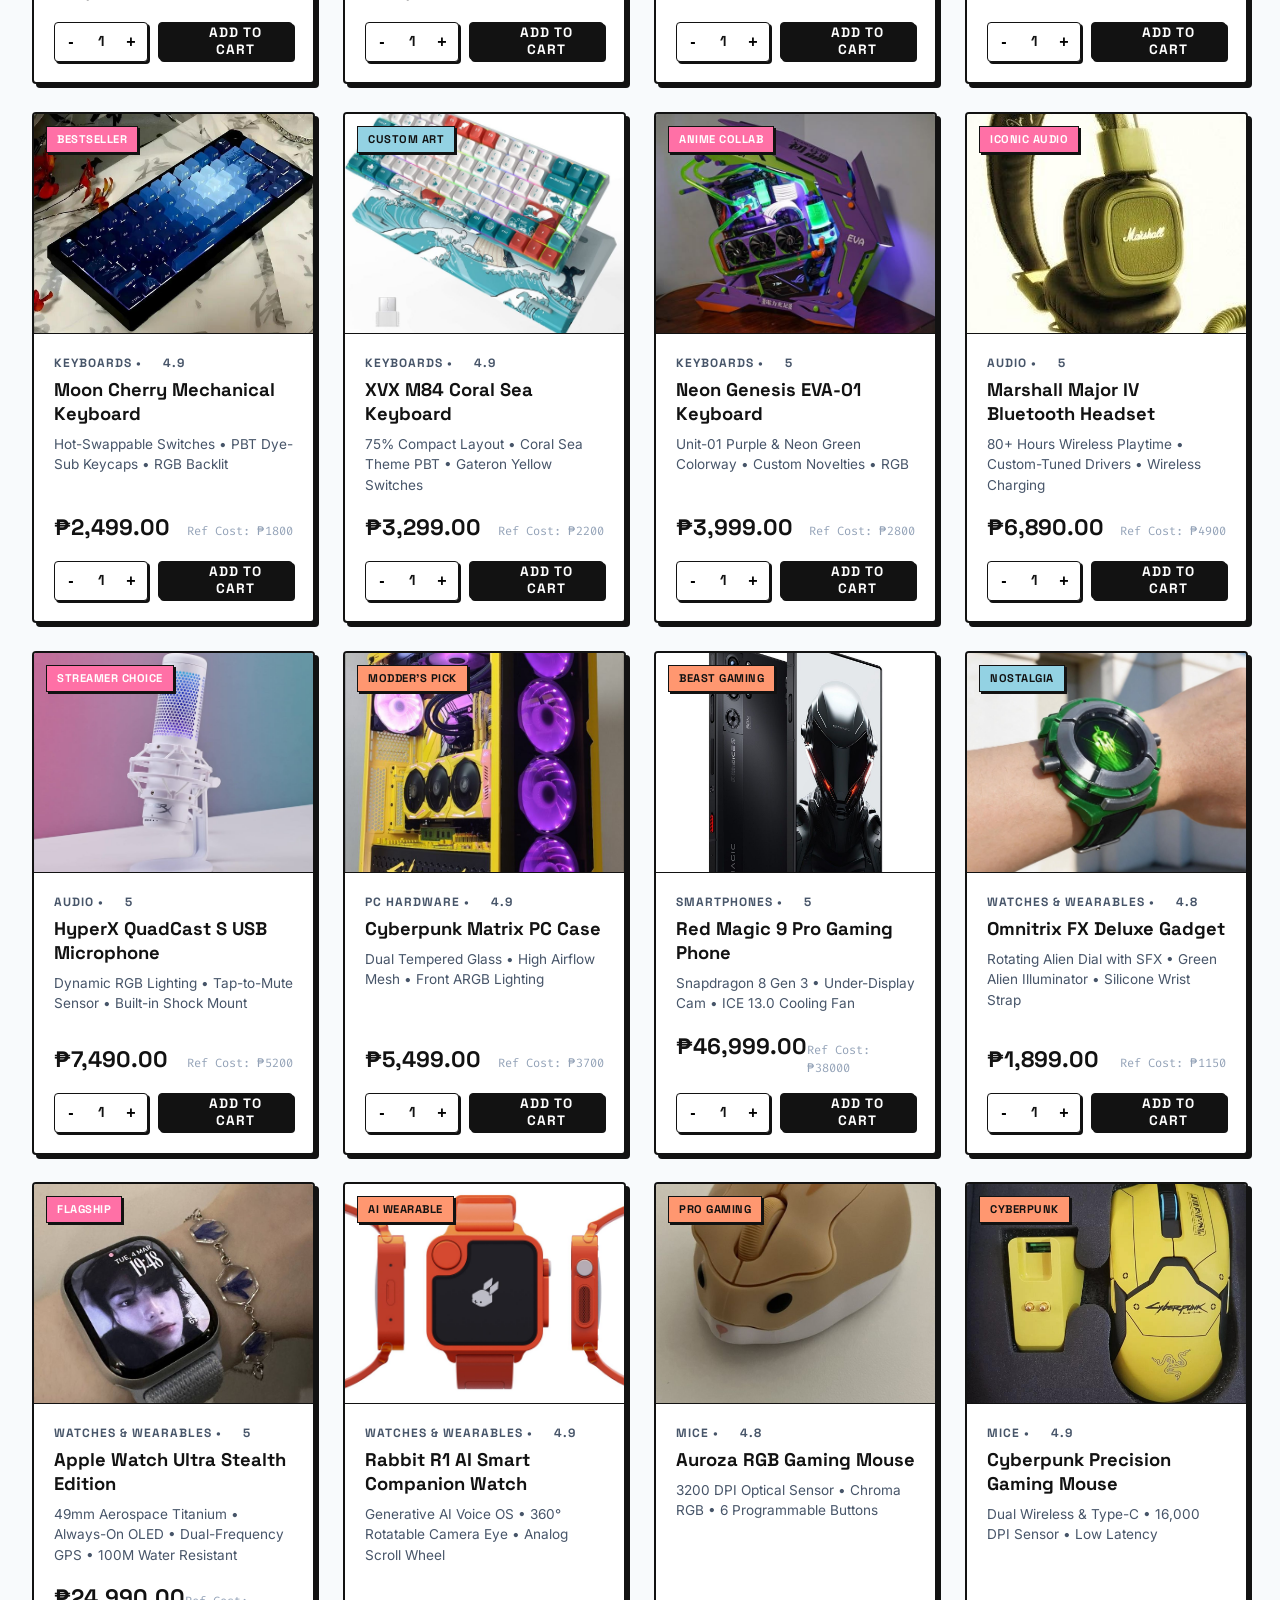
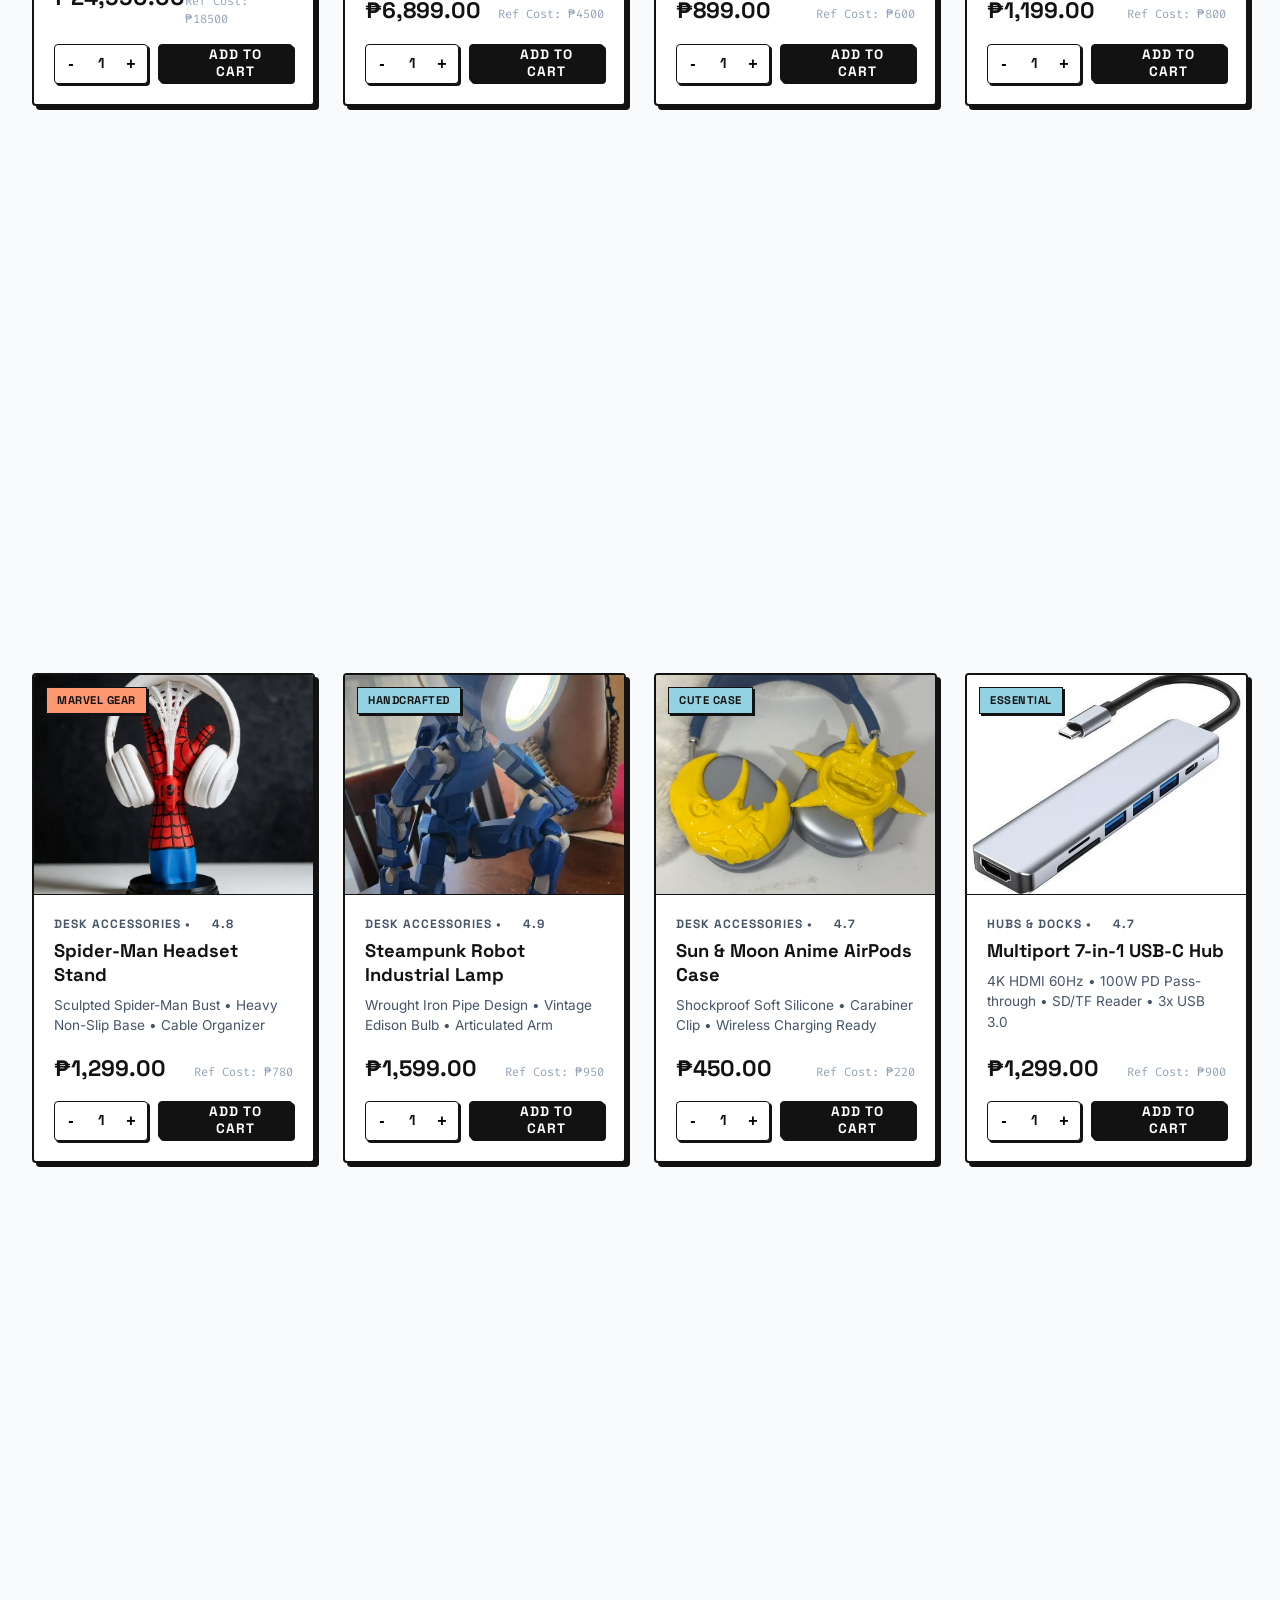
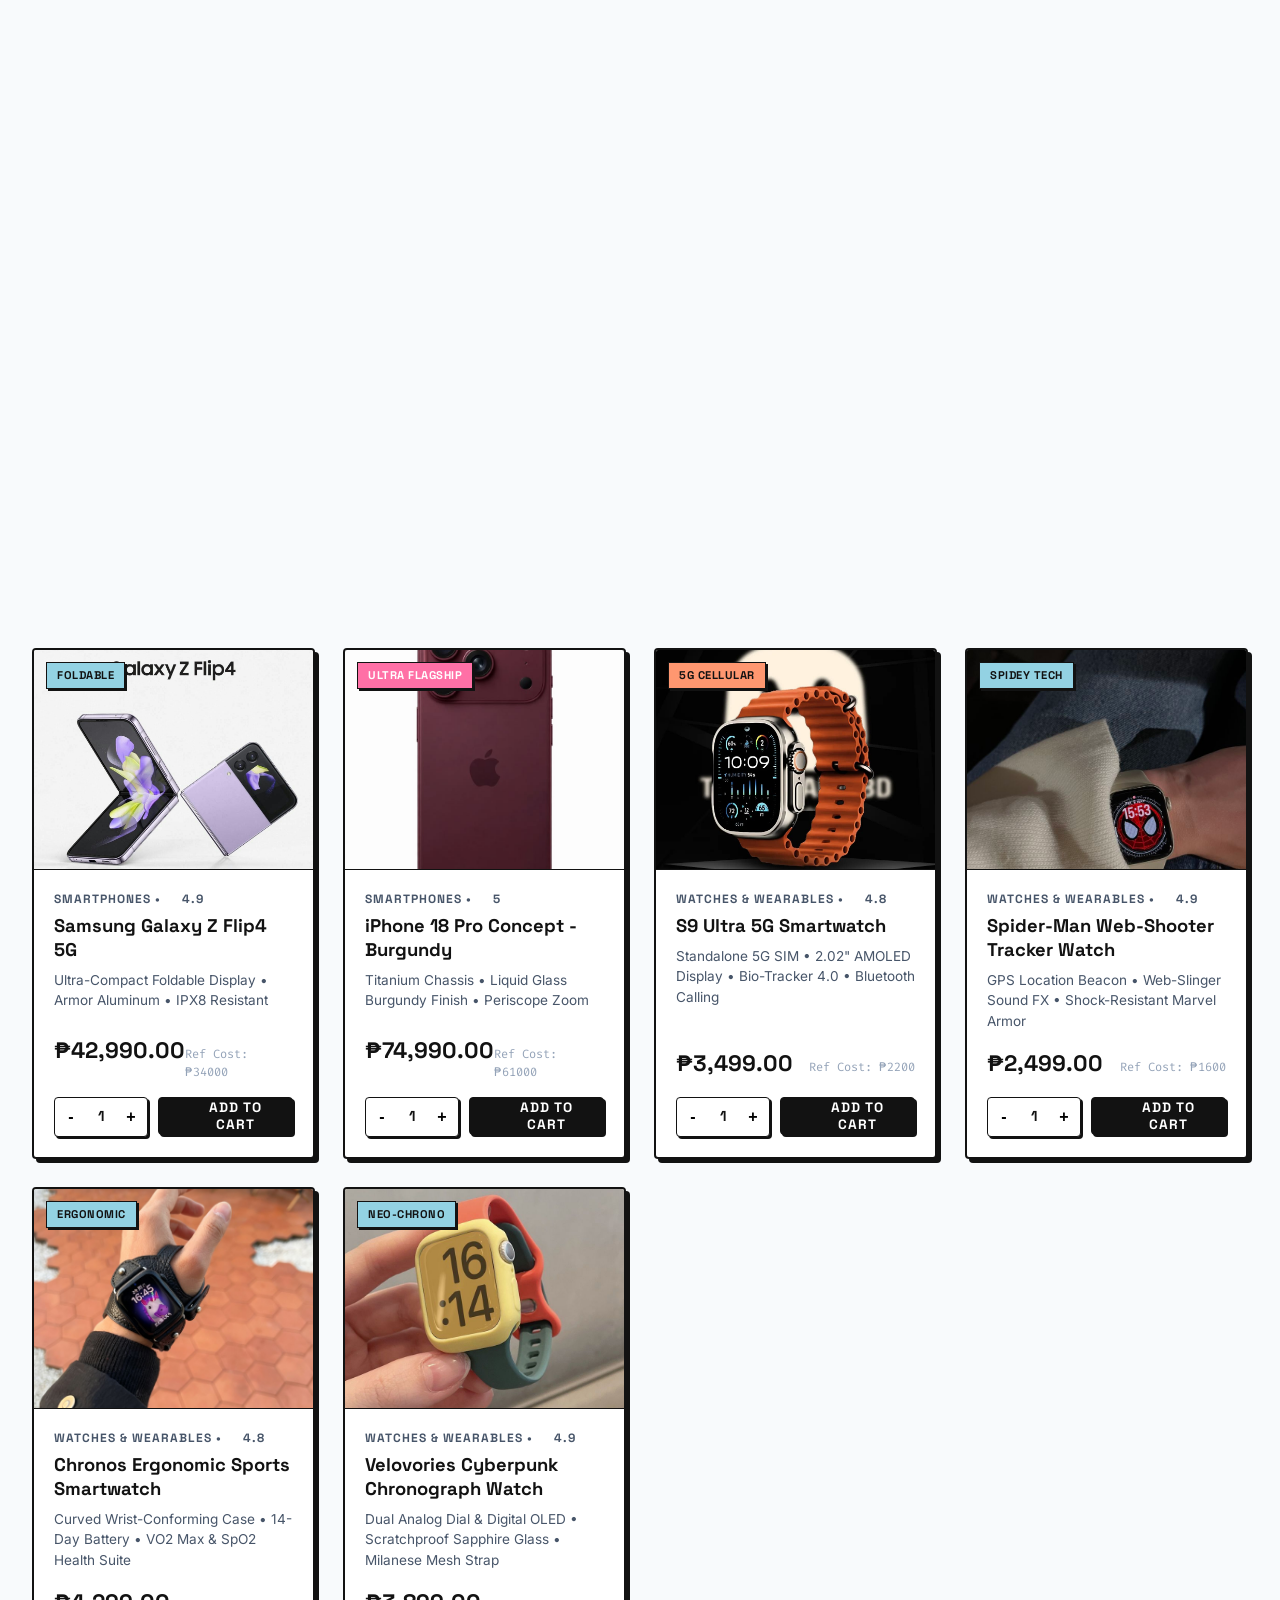
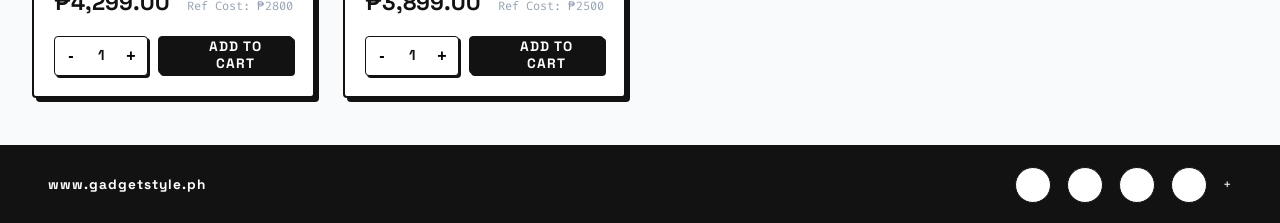
==== commit 97c39101: "dk" ====
--- a/node_a_storefront/index.html
+++ b/node_a_storefront/index.html
@@ -4,15 +4,15 @@
     <meta charset="UTF-8">
     <meta name="viewport" content="width=device-width, initial-scale=1.0">
     <title>GADGETSTYLE | Modern Tech & Hardware Storefront (ITEC 116 Demo)</title>
-    <!-- Lucide Icons CDN -->
+
     <script src="https://unpkg.com/lucide@latest"></script>
     <link rel="stylesheet" href="styles.css">
 </head>
 <body>
 
-    <!-- ======================================================================
-         TOP BAR & NAVBAR (Matches the uploaded Memphis/Graphic style)
-         ====================================================================== -->
+
+
+
     <header class="site-header">
         <div class="brand-block" onclick="navigateTo('home')">
             <div class="brand-hamburger">
@@ -52,20 +52,20 @@
         </nav>
     </header>
 
-    <!-- VIEW CONTAINER -->
+
     <div class="view-container">
 
-        <!-- ==================================================================
-             PAGE 1: STOREFRONT HOMEPAGE
-             ================================================================== -->
+
+
+
         <main class="view-page active" id="page-home">
-            
-            <!-- HERO SECTION (Neo-Brutalist Memphis Split Layout) -->
+
+
             <section class="hero-section" id="hero-section">
-                
-                <!-- Left Hero (White background, Outline Heading, Geometric accents) -->
+
+
                 <div class="hero-left">
-                    <!-- Geometric accents -->
+
                     <div class="geo-shape geo-triangle-striped"></div>
                     <div class="geo-shape geo-triangle-cluster">
                         <div class="cluster-row">
@@ -81,7 +81,7 @@
                         </div>
                     </div>
 
-                    <!-- Typography Content -->
+
                     <div class="hero-headings">
                         <h1 class="hero-title-outline">Online</h1>
                         <h1 class="hero-title-solid">Shopping</h1>
@@ -103,7 +103,7 @@
                         </button>
                     </div>
 
-                    <!-- Bottom Memphis indicators -->
+
                     <div class="hero-bottom-accents">
                         <div class="slider-dots" style="cursor: pointer;">
                             <span class="slider-dot" onclick="setHeroSlide(0)" title="Spider-Punk Mask"></span>
@@ -117,7 +117,7 @@
                     </div>
                 </div>
 
-                <!-- Right Hero (Sky Blue panel, Featured Gadget showcase, Floating overlays) -->
+
                 <div class="hero-right">
                     <div class="dot-grid"></div>
                     <div class="floating-black-wedge"></div>
@@ -133,10 +133,10 @@
                         </div>
                     </div>
 
-                    <!-- Featured Hero Gadget Card (Hover arrows to change slides, pause on hover) -->
+
                     <div class="hero-showcase" onmouseenter="pauseHeroTimer()" onmouseleave="resumeHeroTimer()">
                         <div class="hero-main-card">
-                            <!-- Hover Navigation Arrows -->
+
                             <button class="hero-nav-arrow prev" onclick="prevHeroSlide(event)" title="Previous Gadget" aria-label="Previous Slide">
                                 <i data-lucide="chevron-left" style="width: 20px; height: 20px;"></i>
                             </button>
@@ -165,7 +165,7 @@
                 </div>
             </section>
 
-            <!-- MARQUEE FEATURE TICKER -->
+
             <div class="feature-ticker">
                 <div class="ticker-track">
                     <span class="ticker-item"><span class="dot">●</span> 100% AUTHENTIC GADGETS</span>
@@ -179,9 +179,9 @@
                 </div>
             </div>
 
-            <!-- ==============================================================
-                 1. FEATURED PRODUCTS SECTION (Spotlight Drops)
-                 ============================================================== -->
+
+
+
             <section class="section-wrapper" id="featured-section">
                 <div class="section-header summon-header">
                     <div class="section-title-group">
@@ -199,13 +199,13 @@
                 </div>
 
                 <div class="featured-grid" id="featured-grid">
-                    <!-- Rendered dynamically via app.js -->
+
                 </div>
             </section>
 
-            <!-- ==============================================================
-                 2. CATEGORIES SECTION (Interactive Department Browser)
-                 ============================================================== -->
+
+
+
             <section class="section-wrapper" id="categories-section">
                 <div class="section-header summon-header">
                     <div class="section-title-group">
@@ -219,13 +219,13 @@
                 </div>
 
                 <div class="categories-grid" id="categories-grid">
-                    <!-- Rendered dynamically via app.js -->
+
                 </div>
             </section>
 
-            <!-- ==============================================================
-                 3. ALL PRODUCTS CATALOG SECTION (Full Inventory)
-                 ============================================================== -->
+
+
+
             <section class="catalog-section" id="products-section">
                 <div class="catalog-header summon-header">
                     <div class="catalog-title-group">
@@ -252,26 +252,26 @@
                     </div>
                 </div>
 
-                <!-- Category Filter Pills -->
+
                 <div class="category-pills" id="category-pills-bar">
-                    <!-- Populated dynamically via app.js -->
-                </div>
-
-                <!-- Dynamic Products Grid -->
+
+                </div>
+
+
                 <div class="products-grid" id="products-grid">
-                    <!-- Rendered dynamically by app.js -->
+
                 </div>
             </section>
         </main>
 
 
-        <!-- ==================================================================
-             PAGE 2: ACTIVITY DEMO / ENTERPRISE BI PIPELINE MONITOR
-             ================================================================== -->
+
+
+
         <main class="view-page" id="page-demo">
             <section class="demo-dashboard-section">
-                
-                <!-- Demo Header Banner -->
+
+
                 <div class="demo-header-banner">
                     <div class="demo-banner-title">
                         <h1>
@@ -291,10 +291,10 @@
                     </div>
                 </div>
 
-                <!-- 4-Stage Architectural Flow Chart -->
+
                 <div class="pipeline-flow-bar">
                     <div class="pipeline-nodes-wrapper">
-                        <!-- Node A -->
+
                         <div class="pipeline-node-card active" id="card-node-a">
                             <div class="node-header">
                                 <span class="node-tag">
@@ -307,7 +307,7 @@
                             <p class="node-desc">Emits Schema v1.1 JSON transactional payloads on checkout.</p>
                         </div>
 
-                        <!-- Node B -->
+
                         <div class="pipeline-node-card" id="card-node-b">
                             <div class="node-header">
                                 <span class="node-tag">
@@ -320,7 +320,7 @@
                             <p class="node-desc">Authenticates Bearer token & logs raw JSON to SQLite <code>staging_orders</code>.</p>
                         </div>
 
-                        <!-- Node C -->
+
                         <div class="pipeline-node-card" id="card-node-c">
                             <div class="node-header">
                                 <span class="node-tag">
@@ -333,7 +333,7 @@
                             <p class="node-desc">Transforms timestamps (ISO-8601), loads Star Schema (Facts + Dims).</p>
                         </div>
 
-                        <!-- Node D -->
+
                         <div class="pipeline-node-card" id="card-node-d">
                             <div class="node-header">
                                 <span class="node-tag">
@@ -348,7 +348,7 @@
                     </div>
                 </div>
 
-                <!-- Interactive Demo Control Deck -->
+
                 <div class="demo-control-deck">
                     <button class="btn-demo-action primary" onclick="generateSingleMockOrder()">
                         <i data-lucide="zap" style="width: 16px; height: 16px;"></i>
@@ -376,7 +376,7 @@
                     </a>
                 </div>
 
-                <!-- 4 Rubric KPIs Summary Cards -->
+
                 <div class="kpi-cards-grid">
                     <div class="kpi-card">
                         <div style="display: flex; align-items: center; justify-content: space-between; margin-bottom: 6px;">
@@ -423,10 +423,10 @@
                     </div>
                 </div>
 
-                <!-- Dual Column Live Inspector -->
+
                 <div class="inspector-dual-grid">
-                    
-                    <!-- Left: Latest Emitted JSON Payload -->
+
+
                     <div class="inspector-card">
                         <div class="inspector-card-header">
                             <span class="inspector-card-title">
@@ -439,11 +439,11 @@
                             </button>
                         </div>
                         <div class="code-viewer-box" id="json-payload-viewer">
-                            <!-- Populated with highlighted JSON -->
-                        </div>
-                    </div>
-
-                    <!-- Right: Live Database Table Viewer -->
+
+                        </div>
+                    </div>
+
+
                     <div class="inspector-card">
                         <div class="inspector-card-header">
                             <span class="inspector-card-title">
@@ -456,12 +456,12 @@
                             </div>
                         </div>
                         <div class="table-viewer-box" id="db-table-viewer">
-                            <!-- Table populated via JS -->
-                        </div>
-                    </div>
-                </div>
-
-                <!-- Live Track D Reconciliation Terminal Output -->
+
+                        </div>
+                    </div>
+                </div>
+
+
                 <div class="inspector-card">
                     <div class="inspector-card-header">
                         <span class="inspector-card-title">
@@ -479,11 +479,11 @@
         </main>
     </div>
 
-    <!-- ======================================================================
-         CART SLIDE-OVER DRAWER (Checkout Experience)
-         ====================================================================== -->
+
+
+
     <div class="cart-drawer-overlay" id="cart-overlay" onclick="toggleCart(false)"></div>
-    
+
     <aside class="cart-drawer" id="cart-drawer">
         <div class="cart-drawer-header">
             <h2 class="cart-drawer-title">Shopping Cart</h2>
@@ -494,10 +494,10 @@
 
         <div class="cart-drawer-body">
             <ul class="cart-items-list" id="cart-items">
-                <!-- Populated via app.js -->
+
             </ul>
 
-            <!-- Checkout Order Configuration -->
+
             <div class="checkout-metadata-box" id="checkout-options-box">
                 <div class="meta-field">
                     <label for="customer-select">Customer Profile (Node A Entity):</label>
@@ -555,9 +555,9 @@
         </div>
     </aside>
 
-    <!-- ======================================================================
-         FOOTER (Matches the reference image)
-         ====================================================================== -->
+
+
+
     <footer class="site-footer">
         <a href="javascript:void(0)" class="footer-url" onclick="navigateTo('home')">www.gadgetstyle.ph</a>
         <div class="footer-icons">
@@ -565,16 +565,16 @@
             <a href="#location" class="footer-icon-circle" title="Manila Warehouse"><i data-lucide="map-pin"></i></a>
             <a href="tel:+63900000000" class="footer-icon-circle" title="Phone Support"><i data-lucide="phone"></i></a>
             <a href="javascript:void(0)" onclick="toggleCart(true)" class="footer-icon-circle" title="Cart"><i data-lucide="shopping-bag"></i></a>
-        </div>
++        </div>
     </footer>
 
-    <!-- TOAST NOTIFICATION -->
+
     <div class="toast-notice" id="toast-notice">
         <div id="toast-message">Notification message here</div>
         <button class="toast-btn-action" id="toast-action-btn" onclick="navigateTo('demo')">View Demo</button>
     </div>
 
-    <!-- MAIN JAVASCRIPT LOGIC -->
+
     <script src="app.js"></script>
 </body>
 </html>
--- a/node_a_storefront/styles.css
+++ b/node_a_storefront/styles.css
@@ -1,7 +1,7 @@
-/* ==========================================================================
-   GADGETSTYLE - Neo-Brutalist / Memphis Graphic E-Commerce Theme
-   ITEC 116 Activity 6: Storefront (Node A) & Pipeline Demo Monitor
-   ========================================================================== */
+
+
+
+
 
 @import url('https://fonts.googleapis.com/css2?family=Fira+Code:wght@400;500;700&family=Inter:wght@400;500;600;700&family=Space+Grotesk:wght@600;700;800;900&display=swap');
 
@@ -15,8 +15,8 @@
     --color-gray-400: #94a3b8;
     --color-gray-600: #475569;
     --color-gray-800: #1e293b;
-    
-    /* Memphis / Reference Accent Colors */
+
+
     --accent-blue: #93d2e3;
     --accent-blue-light: #e4f4f8;
     --accent-blue-dark: #3b8296;
@@ -64,9 +64,9 @@
     stroke-width: 2.2px;
 }
 
-/* ==========================================================================
-   HEADER & NAVBAR (Matches the uploaded style)
-   ========================================================================== */
+
+
+
 .site-header {
     display: flex;
     align-items: stretch;
@@ -161,7 +161,7 @@
     color: #000;
 }
 
-/* Sliding active indicator underline */
+
 .nav-slider-indicator {
     position: absolute;
     bottom: 0px;
@@ -243,9 +243,9 @@
     border-radius: 12px;
 }
 
-/* ==========================================================================
-   VIEW SWITCHER CONTAINER (Home vs Activity Demo)
-   ========================================================================== */
+
+
+
 .view-container {
     width: 100%;
 }
@@ -258,9 +258,9 @@
     display: block;
 }
 
-/* ==========================================================================
-   HERO SECTION (Matches reference image)
-   ========================================================================== */
+
+
+
 .hero-section {
     display: grid;
     grid-template-columns: 1.15fr 0.85fr;
@@ -271,7 +271,7 @@
     overflow: hidden;
 }
 
-/* Left Hero: Typography & Memphis Graphics */
+
 .hero-left {
     padding: 56px 64px;
     display: flex;
@@ -281,7 +281,7 @@
     background: var(--bg-white);
 }
 
-/* Memphis Geometric Shapes */
+
 .geo-shape {
     position: absolute;
     pointer-events: none;
@@ -446,7 +446,7 @@
     box-shadow: var(--shadow-brutal);
 }
 
-/* Bottom Memphis elements on Hero Left */
+
 .hero-bottom-accents {
     display: flex;
     align-items: center;
@@ -500,7 +500,7 @@
     transform: rotate(35deg);
 }
 
-/* Right Hero: Sky Blue Block with Gadget Showcase */
+
 .hero-right {
     background-color: var(--accent-blue);
     border-left: var(--border-thick);
@@ -512,7 +512,7 @@
     overflow: hidden;
 }
 
-/* Memphis Geometric Accents on Blue Panel */
+
 .dot-grid {
     position: absolute;
     top: 24px;
@@ -545,7 +545,7 @@
     gap: 4px;
 }
 
-/* Hero Showcase Card */
+
 .hero-showcase {
     position: relative;
     z-index: 5;
@@ -567,7 +567,7 @@
     transform: scale(1.02);
 }
 
-/* Hero Showcase Hover Navigation Arrows */
+
 .hero-nav-arrow {
     position: absolute;
     top: 42%;
@@ -604,7 +604,7 @@
     right: 12px;
 }
 
-/* ONLY show arrows on hover over this showcase card */
+
 .hero-showcase:hover .hero-nav-arrow {
     opacity: 1;
     visibility: visible;
@@ -700,9 +700,9 @@
     z-index: 6;
 }
 
-/* ==========================================================================
-   FEATURE TICKER / BANNER
-   ========================================================================== */
+
+
+
 .feature-ticker {
     background: var(--color-black);
     color: var(--bg-white);
@@ -739,10 +739,10 @@
     100% { transform: translateX(-50%); }
 }
 
-/* ==========================================================================
-   SCROLL REVEAL "SUMMONING" ANIMATIONS
-   Cards rise up dynamically from below with spring physics and staggered ripple
-   ========================================================================== */
+
+
+
+
 .summon-card {
     opacity: 0;
     transform: translateY(70px) scale(0.95);
@@ -787,9 +787,9 @@
     transform: translateY(0);
 }
 
-/* ==========================================================================
-   FEATURED PRODUCTS SECTION (Spotlight & Curated Drops)
-   ========================================================================== */
+
+
+
 .section-wrapper {
     max-width: 1320px;
     margin: 56px auto;
@@ -841,7 +841,7 @@
     color: var(--color-gray-600);
 }
 
-/* Featured Products Grid */
+
 .featured-grid {
     display: grid;
     grid-template-columns: repeat(auto-fill, minmax(290px, 1fr));
@@ -870,9 +870,9 @@
     height: 240px;
 }
 
-/* ==========================================================================
-   CATEGORIES SECTION
-   ========================================================================== */
+
+
+
 .categories-grid {
     display: grid;
     grid-template-columns: repeat(auto-fill, minmax(170px, 1fr));
@@ -957,7 +957,7 @@
     color: var(--accent-yellow);
 }
 
-/* Sort select dropdown */
+
 .sort-select {
     border: var(--border-medium);
     padding: 8px 12px;
@@ -971,9 +971,9 @@
     cursor: pointer;
 }
 
-/* ==========================================================================
-   PRODUCTS CATALOG SECTION
-   ========================================================================== */
+
+
+
 .catalog-section {
     max-width: 1320px;
     margin: 48px auto;
@@ -1072,7 +1072,7 @@
     box-shadow: var(--shadow-brutal);
 }
 
-/* Product Grid */
+
 .products-grid {
     display: grid;
     grid-template-columns: repeat(auto-fill, minmax(280px, 1fr));
@@ -1263,9 +1263,9 @@
     box-shadow: var(--shadow-brutal);
 }
 
-/* ==========================================================================
-   CART SLIDE-OVER DRAWER
-   ========================================================================== */
+
+
+
 .cart-drawer-overlay {
     position: fixed;
     top: 0;
@@ -1417,7 +1417,7 @@
     margin-bottom: 12px;
 }
 
-/* Checkout Form Options in Cart */
+
 .checkout-metadata-box {
     background: var(--color-gray-100);
     border: var(--border-medium);
@@ -1518,9 +1518,9 @@
     cursor: not-allowed;
 }
 
-/* ==========================================================================
-   ACTIVITY DEMO MONITOR (ITEC 116 Activity 6 Enterprise Pipeline Console)
-   ========================================================================== */
+
+
+
 .demo-dashboard-section {
     max-width: 1380px;
     margin: 32px auto 64px auto;
@@ -1574,7 +1574,7 @@
     gap: 8px;
 }
 
-/* 4-Node Pipeline Flowchart Bar */
+
 .pipeline-flow-bar {
     background: var(--bg-white);
     border: var(--border-thick);
@@ -1652,7 +1652,7 @@
     line-height: 1.4;
 }
 
-/* Control Deck Bar */
+
 .demo-control-deck {
     display: flex;
     align-items: center;
@@ -1709,7 +1709,7 @@
     background: var(--accent-green);
 }
 
-/* Rubric KPIs Cards */
+
 .kpi-cards-grid {
     display: grid;
     grid-template-columns: repeat(4, 1fr);
@@ -1760,7 +1760,7 @@
     color: #166534;
 }
 
-/* Dual Column Live Inspector */
+
 .inspector-dual-grid {
     display: grid;
     grid-template-columns: 1fr 1fr;
@@ -1815,7 +1815,7 @@
 .json-number { color: #facc15; }
 .json-boolean { color: #f472b6; }
 
-/* Table View in Inspector */
+
 .table-viewer-box {
     height: 380px;
     overflow: auto;
@@ -1870,7 +1870,7 @@
     color: #854d0e;
 }
 
-/* Track D Terminal Report */
+
 .terminal-audit-box {
     background: #09090b;
     color: #22c55e;
@@ -1886,9 +1886,9 @@
     overflow-y: auto;
 }
 
-/* ==========================================================================
-   FOOTER (Matches reference image)
-   ========================================================================== */
+
+
+
 .site-footer {
     background-color: var(--color-black);
     color: var(--bg-white);
@@ -1949,9 +1949,9 @@
     transform: translateY(-2px);
 }
 
-/* ==========================================================================
-   TOAST NOTIFICATION MODAL
-   ========================================================================== */
+
+
+
 .toast-notice {
     position: fixed;
     bottom: 24px;
@@ -1989,7 +1989,7 @@
     border-radius: 3px;
 }
 
-/* Responsive adjustments */
+
 @media (max-width: 960px) {
     .hero-section {
         grid-template-columns: 1fr;
